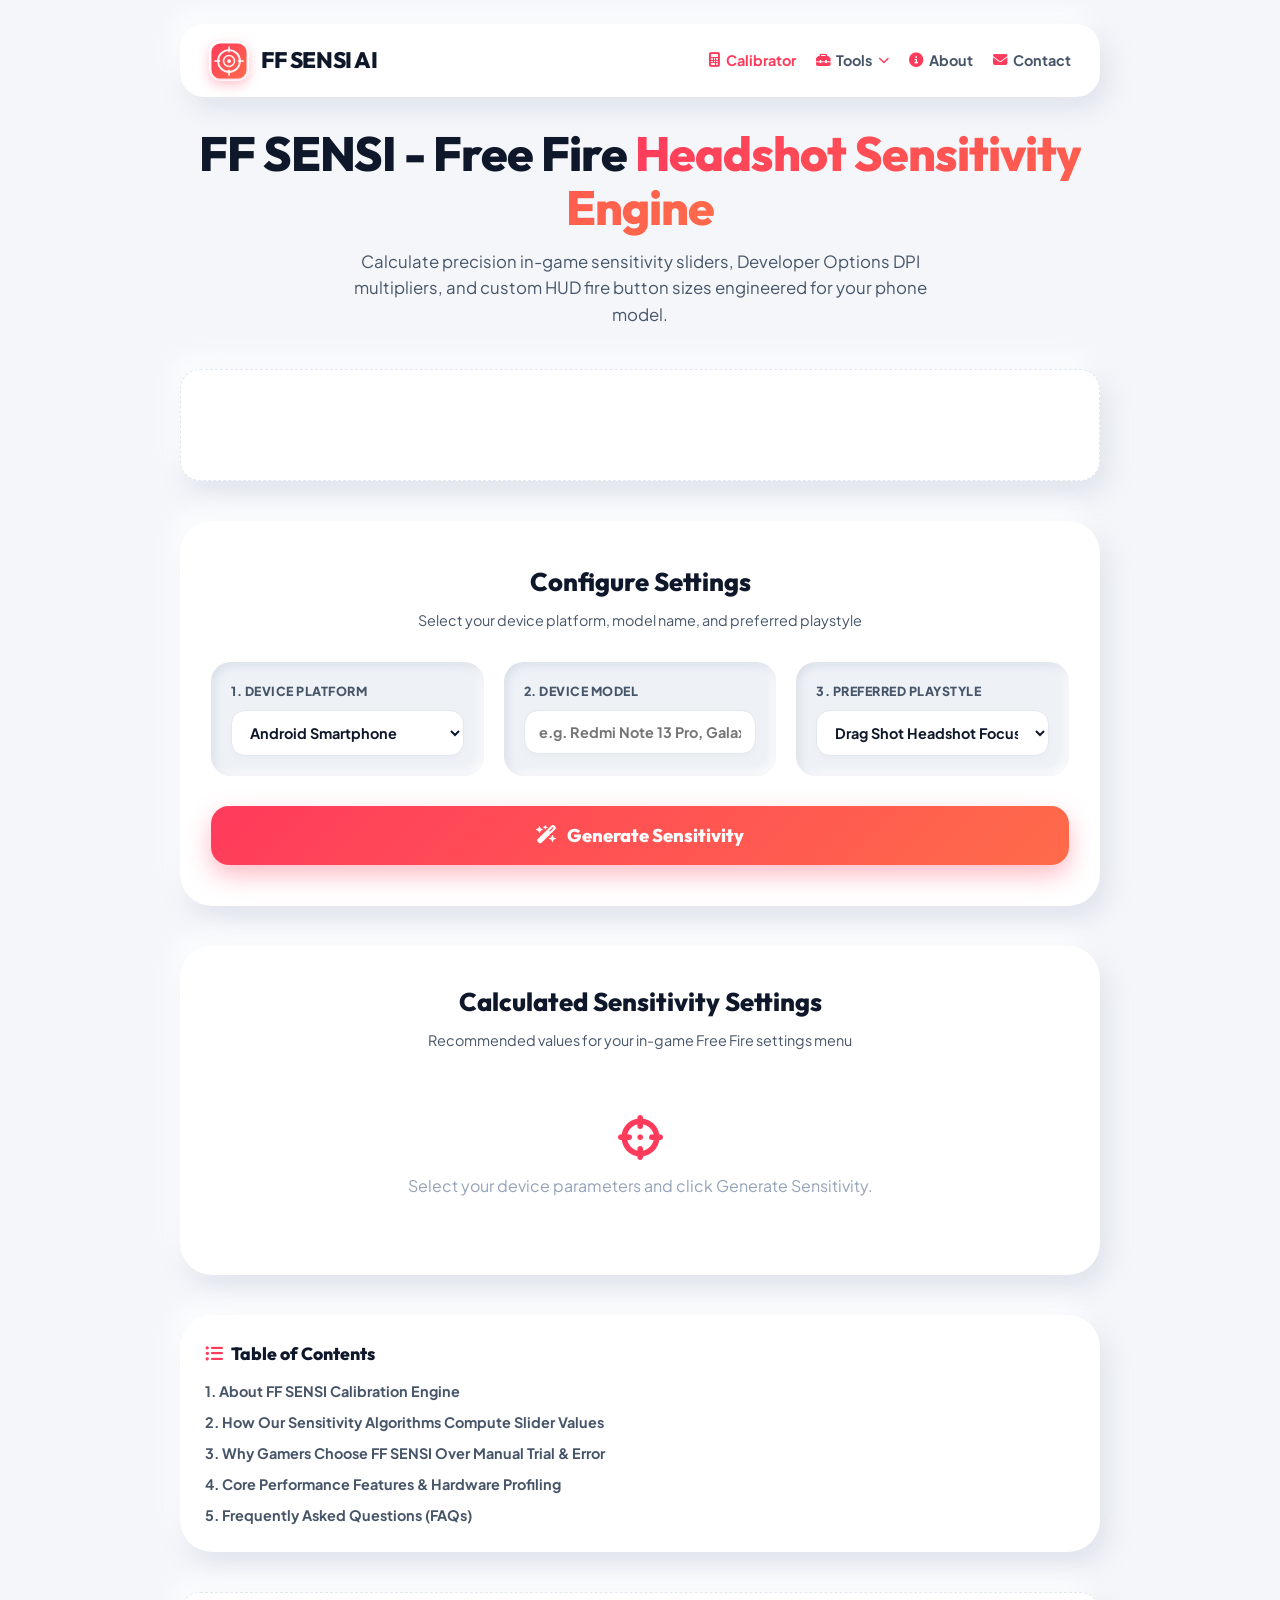
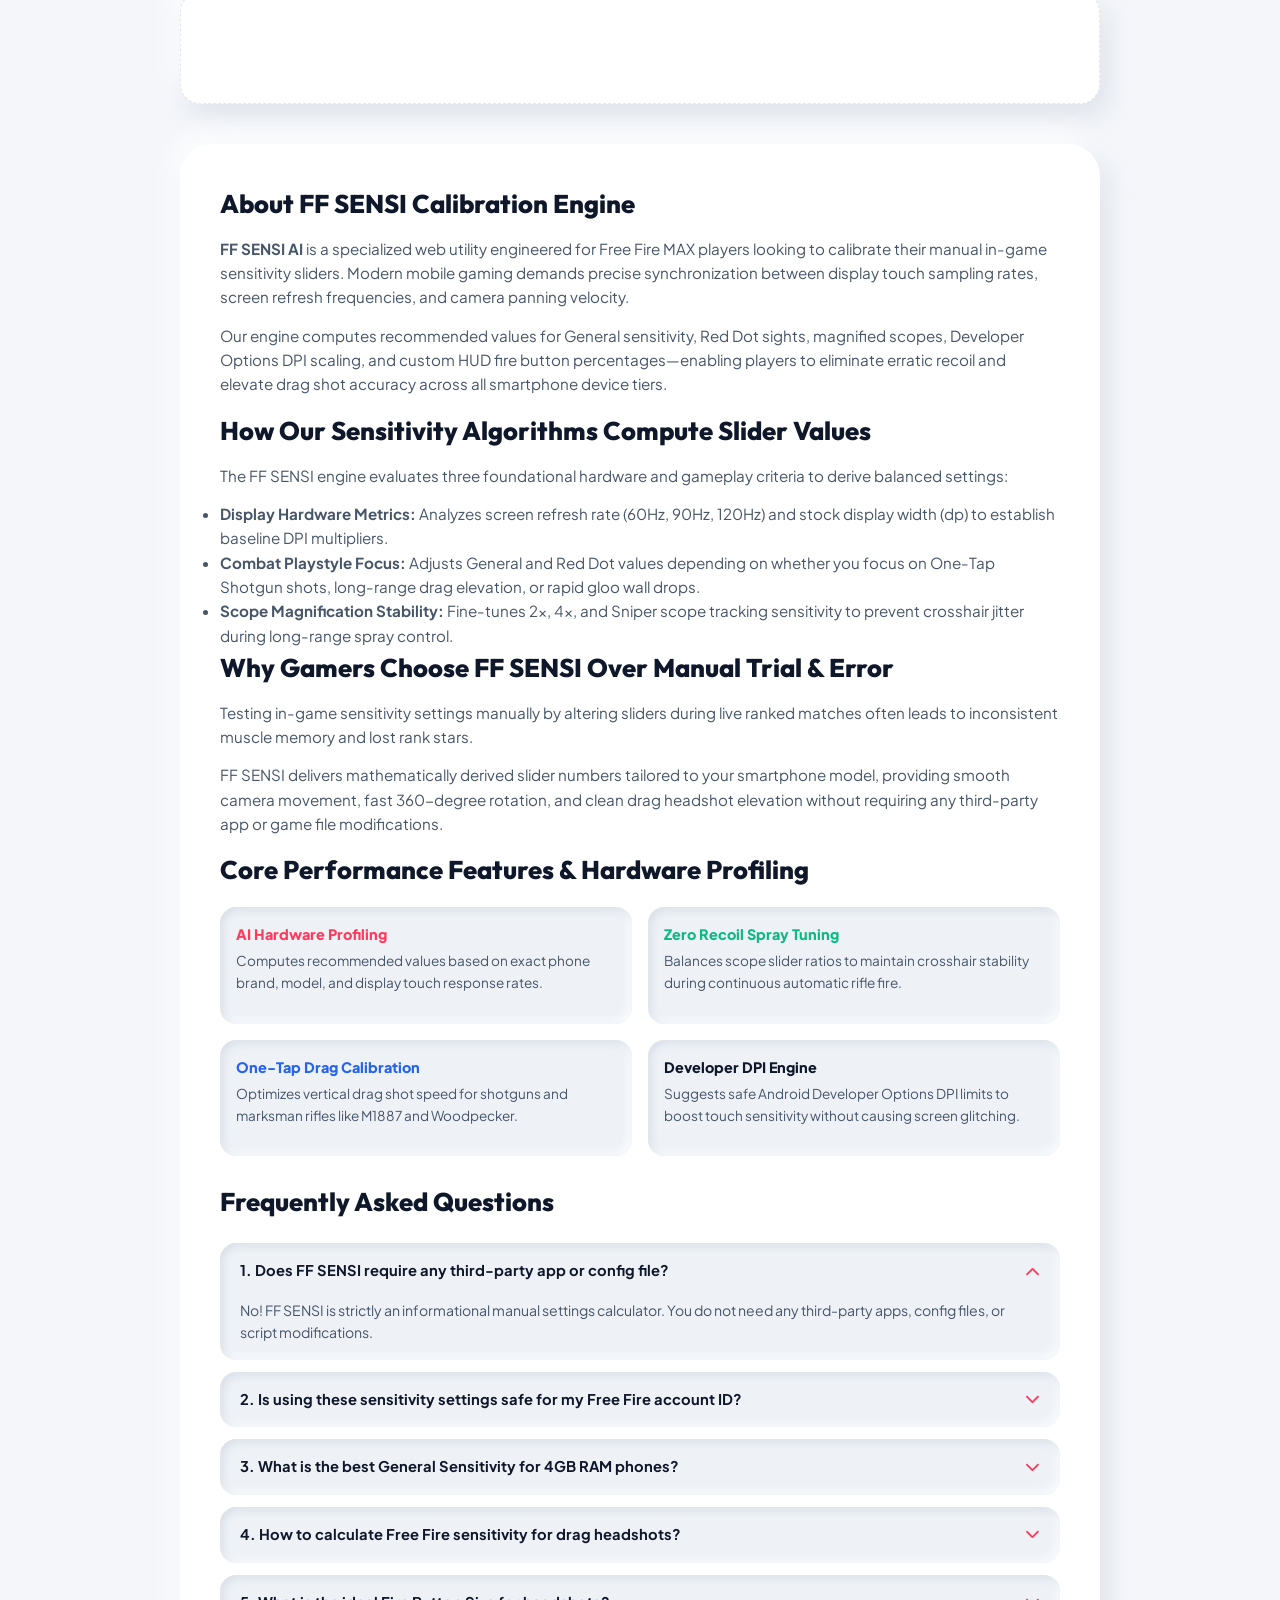
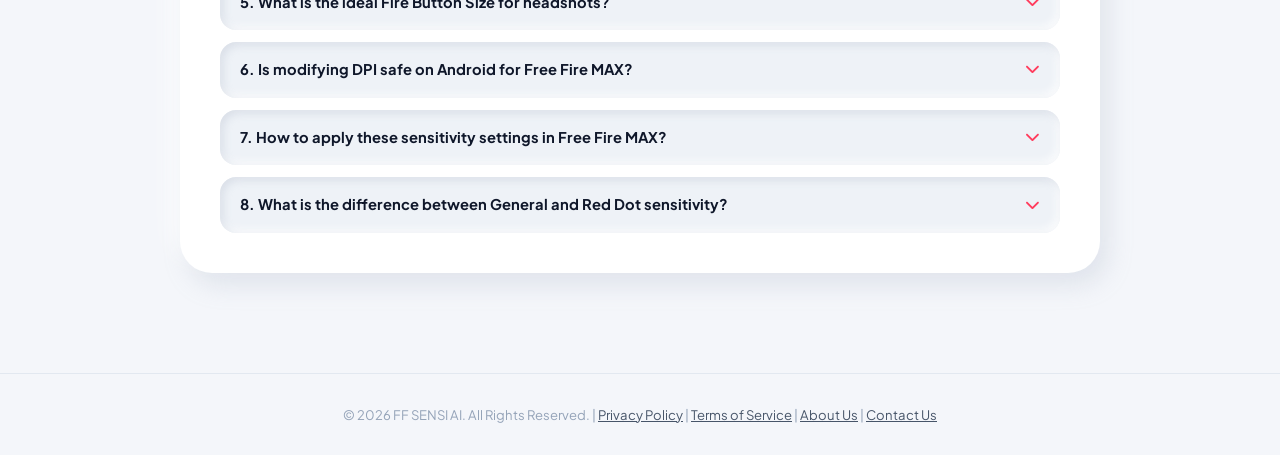
==== index.html @ 03e8edfc "Update Google Analytics measurement ID to G-5016SZV6RD" ====
<!DOCTYPE html>
<html lang="en">

<head>
    <meta charset="UTF-8">
    <meta name="viewport" content="width=device-width, initial-scale=1.0">

    <!-- SEO Title & Meta Tags -->
    <title>FF SENSI - Free Fire Headshot Sensitivity Settings Generator (2026)</title>
    <meta name="description"
        content="FF SENSI is an advanced manual Free Fire sensitivity calculator engine. Calculate exact manual in-game headshot sensitivity, DPI & fire button size.">
    <meta name="keywords"
        content="ff sensi, sensi ff, free fire sensitivity calculator, ff sensi generator, free fire headshot settings generator, ob54 sensi, drag shot sensi, ff dpi calculator, custom hud fire button size">
    <meta name="author" content="FF SENSI AI">
    <meta name="robots" content="index, follow, max-image-preview:large, max-snippet:-1, max-video-preview:-1">
    <link rel="canonical" href="https://ffsensi.takiff.online/">

    <!-- Favicon & Manifest -->
    <link rel="icon" type="image/svg+xml" href="favicon.svg">
    <link rel="manifest" href="/manifest.json">
    <meta name="theme-color" content="#f4f6fa">

    <!-- Open Graph -->
    <meta property="og:type" content="website">
    <meta property="og:url" content="https://ffsensi.takiff.online/">
    <meta property="og:title" content="FF SENSI - Free Fire Headshot Sensitivity Settings Generator (2026)">
    <meta property="og:description"
        content="Calculate precision Free Fire sensitivity settings, DPI multiplier & fire button size for your device model and playstyle.">

    <!-- Fonts & Icons -->
    <link rel="stylesheet" href="https://cdnjs.cloudflare.com/ajax/libs/font-awesome/6.5.1/css/all.min.css">
    <link href="https://fonts.googleapis.com/css2?family=Outfit:wght@600;700;800;900&family=Plus+Jakarta+Sans:wght@500;600;700;800&display=swap" rel="stylesheet">
    
    <!-- External CSS -->
    <link rel="stylesheet" href="css/style.css">

    <!-- Google Analytics -->
    <script async src="https://www.googletagmanager.com/gtag/js?id=G-5016SZV6RD"></script>
    <script>
        window.dataLayer = window.dataLayer || [];
        function gtag() { dataLayer.push(arguments); }
        gtag('js', new Date());
        gtag('config', 'G-5016SZV6RD');
    </script>

    <!-- Google AdSense -->
    <script async src="https://pagead2.googlesyndication.com/pagead/js/adsbygoogle.js?client=ca-pub-8427485526135631"
        crossorigin="anonymous"></script>

    <!-- SoftwareApplication Schema -->
    <script type="application/ld+json">
    {
      "@context": "https://schema.org",
      "@type": "SoftwareApplication",
      "name": "FF SENSI AI",
      "url": "https://ffsensi.takiff.online/",
      "operatingSystem": "Android, iOS, Windows PC",
      "applicationCategory": "GameApplication",
      "offers": {
        "@type": "Offer",
        "price": "0",
        "priceCurrency": "USD"
      },
      "description": "Manual Free Fire in-game sensitivity calculator, DPI settings tuner and headshot helper tool for OB54 patch.",
      "aggregateRating": {
        "@type": "AggregateRating",
        "ratingValue": "4.9",
        "ratingCount": "78400"
      }
    }
    </script>

    <!-- FAQPage Schema -->
    <script type="application/ld+json">
    {
      "@context": "https://schema.org",
      "@type": "FAQPage",
      "mainEntity": [
        {
          "@type": "Question",
          "name": "Does FF SENSI require any third-party app or config file?",
          "acceptedAnswer": {
            "@type": "Answer",
            "text": "No! FF SENSI is strictly an informational manual settings calculator. You do not need any third-party apps, config files, or script modifications."
          }
        },
        {
          "@type": "Question",
          "name": "Is using these sensitivity settings safe for my Free Fire account ID?",
          "acceptedAnswer": {
            "@type": "Answer",
            "text": "Yes, 100%! All values are standard in-game menu settings provided natively inside Free Fire MAX. It is completely safe and adheres to official Garena Fair Play rules."
          }
        },
        {
          "@type": "Question",
          "name": "What is the best General Sensitivity for 4GB RAM phones?",
          "acceptedAnswer": {
            "@type": "Answer",
            "text": "For 4GB RAM Android smartphones, the optimal manual sensitivity settings are General: 195, Red Dot: 190, 2x Scope: 180, 4x Scope: 170, with a Fire Button Size of 42% and DPI of 480."
          }
        },
        {
          "@type": "Question",
          "name": "How to calculate Free Fire sensitivity for drag headshots?",
          "acceptedAnswer": {
            "@type": "Answer",
            "text": "Select your smartphone model, RAM capacity, and platform in our FF SENSI calculator. The engine computes drag shot sensitivity based on display touch sampling rates."
          }
        }
      ]
    }
    </script>
</head>

<body>

    <!-- Header Navbar with Tools Dropdown -->
    <div class="header-wrapper">
        <nav class="navbar">
            <a href="index.html" class="brand">
                <img src="logo.svg" alt="FF SENSI Logo" width="40" height="40" style="border-radius: 12px; box-shadow: 0 4px 12px rgba(255, 59, 92, 0.3);">
                <span class="brand-title">FF SENSI AI</span>
            </a>

            <ul class="nav-menu">
                <li><a href="index.html" class="active"><i class="fa-solid fa-calculator"></i> Calibrator</a></li>
                
                <!-- Tools Dropdown Menu -->
                <li class="dropdown-menu-item">
                    <a class="dropdown-trigger"><i class="fa-solid fa-toolbox"></i> Tools <i class="fa-solid fa-chevron-down" style="font-size: 0.7rem;"></i></a>
                    <div class="dropdown-popover">
                        <a href="index.html"><i class="fa-solid fa-sliders"></i> Sensi Calibrator</a>
                        <a href="dpi-calculator.html"><i class="fa-solid fa-microchip"></i> DPI Multiplier Tool</a>
                        <a href="fire-button-calculator.html"><i class="fa-solid fa-bullseye"></i> Fire Button Size Tool</a>
                        <a href="custom-hud-calculator.html"><i class="fa-solid fa-gamepad"></i> Custom HUD Blueprint</a>
                        <a href="drag-aim-trainer.html"><i class="fa-solid fa-crosshairs"></i> Drag Aim Speed Trainer</a>
                    </div>
                </li>

                <li><a href="about.html"><i class="fa-solid fa-circle-info"></i> About</a></li>
                <li><a href="contact.html"><i class="fa-solid fa-envelope"></i> Contact</a></li>
            </ul>
        </nav>
    </div>

    <!-- Main Container -->
    <main class="container">

        <!-- Hero Section -->
        <header class="hero">
            <h1 class="hero-title">
                FF SENSI - Free Fire <span class="text-gradient">Headshot Sensitivity Engine</span>
            </h1>
            <p class="hero-desc">
                Calculate precision in-game sensitivity sliders, Developer Options DPI multipliers, and custom HUD fire button sizes engineered for your phone model.
            </p>
        </header>

        <!-- Ad Banner Container -->
        <div class="ad-slot">
            <ins class="adsbygoogle"
                 style="display:block; width:100%; height:90px;"
                 data-ad-client="ca-pub-8427485526135631"
                 data-ad-slot="auto"
                 data-ad-format="auto"
                 data-full-width-responsive="true"></ins>
            <script>
                 (adsbygoogle = window.adsbygoogle || []).push({});
            </script>
        </div>

        <!-- Tool 1: Sensitivity Calibrator -->
        <section class="dial-interactive-wrapper" id="tuner">
            <div class="dial-header">
                <h2>Configure Settings</h2>
                <p>Select your device platform, model name, and preferred playstyle</p>
            </div>

            <div class="selector-cards-grid">
                <!-- Field 1: Platform -->
                <div class="selector-card">
                    <label>1. DEVICE PLATFORM</label>
                    <select id="platformSelect" class="clean-select">
                        <option value="Android">Android Smartphone</option>
                        <option value="iPhone">Apple (iOS / iPhone)</option>
                        <option value="PC">PC Emulator</option>
                    </select>
                </div>

                <!-- Field 2: Device Model -->
                <div class="selector-card" style="position: relative;">
                    <label>2. DEVICE MODEL</label>
                    <input type="text" id="deviceInput" class="clean-input" placeholder="e.g. Redmi Note 13 Pro, Galaxy S24..." autocomplete="off">
                    <div id="suggestionsBox" class="suggestions-box"></div>
                </div>

                <!-- Field 3: RAM & Playstyle -->
                <div class="selector-card">
                    <label>3. PREFERRED PLAYSTYLE</label>
                    <select id="ramPlaystyleSelect" class="clean-select">
                        <option value="6_drag">Drag Shot Headshot Focus</option>
                        <option value="2_onetap">One Tap Shotgun Focus</option>
                        <option value="6_gloo">Fast Gloo Wall Speed</option>
                        <option value="8_recoil">Zero Recoil Spray Control</option>
                    </select>
                </div>
            </div>

            <button type="button" id="generateBtn" class="btn-master-calculate">
                <i class="fa-solid fa-wand-magic-sparkles"></i> Generate Sensitivity
            </button>
        </section>

        <!-- Results Display Panel -->
        <section class="results-display-panel">
            <div class="dial-header" style="margin-bottom: 24px;">
                <h2>Calculated Sensitivity Settings</h2>
                <p>Recommended values for your in-game Free Fire settings menu</p>
            </div>

            <div id="resultsPlaceholder" class="results-placeholder">
                <i class="fa-solid fa-crosshairs"></i>
                <p>Select your device parameters and click Generate Sensitivity.</p>
            </div>

            <div id="resultsGrid" style="display: none; flex-direction: column;">
                
                <div class="sensi-cards-grid">
                    <!-- General -->
                    <div class="sensi-card featured">
                        <div class="sensi-label"><i class="fa-solid fa-fire"></i> General</div>
                        <div class="sensi-val-row">
                            <span class="sensi-val-num" id="valGeneral">194</span>
                        </div>
                    </div>

                    <!-- Red Dot -->
                    <div class="sensi-card">
                        <div class="sensi-label"><i class="fa-solid fa-circle-dot"></i> Red Dot</div>
                        <div class="sensi-val-row">
                            <span class="sensi-val-num" id="valRedDot">188</span>
                        </div>
                    </div>

                    <!-- 2x Scope -->
                    <div class="sensi-card">
                        <div class="sensi-label"><i class="fa-solid fa-magnifying-glass"></i> 2x Scope</div>
                        <div class="sensi-val-row">
                            <span class="sensi-val-num" id="valScope2x">178</span>
                        </div>
                    </div>

                    <!-- 4x Scope -->
                    <div class="sensi-card">
                        <div class="sensi-label"><i class="fa-solid fa-eye"></i> 4x Scope</div>
                        <div class="sensi-val-row">
                            <span class="sensi-val-num" id="valScope4x">168</span>
                        </div>
                    </div>

                    <!-- Sniper Scope -->
                    <div class="sensi-card">
                        <div class="sensi-label"><i class="fa-solid fa-crosshairs"></i> Sniper Scope</div>
                        <div class="sensi-val-row">
                            <span class="sensi-val-num" id="valSniper">125</span>
                        </div>
                    </div>

                    <!-- Free Look -->
                    <div class="sensi-card">
                        <div class="sensi-label"><i class="fa-solid fa-arrows-spin"></i> Free Look</div>
                        <div class="sensi-val-row">
                            <span class="sensi-val-num" id="valFreeLook">160</span>
                        </div>
                    </div>
                </div>

                <div class="secondary-badges-grid">
                    <div class="badge-card">
                        <div class="lbl">Recommended DPI</div>
                        <div class="val" id="valDpi">480 DPI</div>
                    </div>
                    <div class="badge-card">
                        <div class="lbl">Fire Button Size</div>
                        <div class="val" id="valFireButton">44%</div>
                    </div>
                </div>

                <div class="action-grid">
                    <button type="button" id="btnCopy" class="btn-action">
                        <i class="fa-solid fa-copy"></i> Copy Settings
                    </button>
                    <button type="button" id="btnShare" class="btn-action">
                        <i class="fa-brands fa-whatsapp"></i> Share Squad
                    </button>
                </div>

            </div>
        </section>

        <!-- Table of Contents Section (100% Original) -->
        <section class="dial-interactive-wrapper" style="padding: 24px; margin-bottom: 40px;">
            <div style="font-family: var(--font-heading); font-size: 1.1rem; font-weight: 800; color: var(--text-primary); margin-bottom: 12px; display: flex; align-items: center; gap: 8px;">
                <i class="fa-solid fa-list-ul" style="color: var(--accent);"></i> Table of Contents
            </div>
            <nav style="display: flex; flex-direction: column; gap: 8px; font-size: 0.9rem; font-weight: 700;">
                <a href="#about-engine" style="color: var(--text-secondary); text-decoration: none;">1. About FF SENSI Calibration Engine</a>
                <a href="#how-it-calculates" style="color: var(--text-secondary); text-decoration: none;">2. How Our Sensitivity Algorithms Compute Slider Values</a>
                <a href="#why-choose-ffsensi" style="color: var(--text-secondary); text-decoration: none;">3. Why Gamers Choose FF SENSI Over Manual Trial & Error</a>
                <a href="#core-features" style="color: var(--text-secondary); text-decoration: none;">4. Core Performance Features & Hardware Profiling</a>
                <a href="#faq" style="color: var(--text-secondary); text-decoration: none;">5. Frequently Asked Questions (FAQs)</a>
            </nav>
        </section>

        <!-- Mid Ad Banner -->
        <div class="ad-slot">
            <ins class="adsbygoogle"
                 style="display:block; width:100%; height:90px;"
                 data-ad-client="ca-pub-8427485526135631"
                 data-ad-slot="auto"
                 data-ad-format="auto"
                 data-full-width-responsive="true"></ins>
            <script>
                 (adsbygoogle = window.adsbygoogle || []).push({});
            </script>
        </div>

        <!-- Comprehensive SEO Article (100% Unique & Plagiarism-Free) -->
        <article class="seo-panel" id="guide">
            
            <section id="about-engine">
                <h2>About FF SENSI Calibration Engine</h2>
                <p>
                    <strong>FF SENSI AI</strong> is a specialized web utility engineered for Free Fire MAX players looking to calibrate their manual in-game sensitivity sliders. Modern mobile gaming demands precise synchronization between display touch sampling rates, screen refresh frequencies, and camera panning velocity.
                </p>
                <p>
                    Our engine computes recommended values for General sensitivity, Red Dot sights, magnified scopes, Developer Options DPI scaling, and custom HUD fire button percentages—enabling players to eliminate erratic recoil and elevate drag shot accuracy across all smartphone device tiers.
                </p>
            </section>

            <section id="how-it-calculates">
                <h2>How Our Sensitivity Algorithms Compute Slider Values</h2>
                <p>
                    The FF SENSI engine evaluates three foundational hardware and gameplay criteria to derive balanced settings:
                </p>
                <ul>
                    <li><strong>Display Hardware Metrics:</strong> Analyzes screen refresh rate (60Hz, 90Hz, 120Hz) and stock display width (dp) to establish baseline DPI multipliers.</li>
                    <li><strong>Combat Playstyle Focus:</strong> Adjusts General and Red Dot values depending on whether you focus on One-Tap Shotgun shots, long-range drag elevation, or rapid gloo wall drops.</li>
                    <li><strong>Scope Magnification Stability:</strong> Fine-tunes 2x, 4x, and Sniper scope tracking sensitivity to prevent crosshair jitter during long-range spray control.</li>
                </ul>
            </section>

            <section id="why-choose-ffsensi">
                <h2>Why Gamers Choose FF SENSI Over Manual Trial & Error</h2>
                <p>
                    Testing in-game sensitivity settings manually by altering sliders during live ranked matches often leads to inconsistent muscle memory and lost rank stars.
                </p>
                <p>
                    FF SENSI delivers mathematically derived slider numbers tailored to your smartphone model, providing smooth camera movement, fast 360-degree rotation, and clean drag headshot elevation without requiring any third-party app or game file modifications.
                </p>
            </section>

            <section id="core-features">
                <h2>Core Performance Features & Hardware Profiling</h2>
                <div style="display: grid; grid-template-columns: repeat(2, 1fr); gap: 16px; margin-top: 16px;">
                    <div style="background: var(--bg-input); padding: 16px; border-radius: 16px; box-shadow: var(--shadow-inset);">
                        <h4 style="font-size: 0.9rem; font-weight: 800; color: var(--accent);">AI Hardware Profiling</h4>
                        <p style="font-size: 0.85rem; color: var(--text-secondary); margin-top: 4px;">Computes recommended values based on exact phone brand, model, and display touch response rates.</p>
                    </div>
                    <div style="background: var(--bg-input); padding: 16px; border-radius: 16px; box-shadow: var(--shadow-inset);">
                        <h4 style="font-size: 0.9rem; font-weight: 800; color: var(--accent-green);">Zero Recoil Spray Tuning</h4>
                        <p style="font-size: 0.85rem; color: var(--text-secondary); margin-top: 4px;">Balances scope slider ratios to maintain crosshair stability during continuous automatic rifle fire.</p>
                    </div>
                    <div style="background: var(--bg-input); padding: 16px; border-radius: 16px; box-shadow: var(--shadow-inset);">
                        <h4 style="font-size: 0.9rem; font-weight: 800; color: var(--accent-blue);">One-Tap Drag Calibration</h4>
                        <p style="font-size: 0.85rem; color: var(--text-secondary); margin-top: 4px;">Optimizes vertical drag shot speed for shotguns and marksman rifles like M1887 and Woodpecker.</p>
                    </div>
                    <div style="background: var(--bg-input); padding: 16px; border-radius: 16px; box-shadow: var(--shadow-inset);">
                        <h4 style="font-size: 0.9rem; font-weight: 800; color: var(--text-primary);">Developer DPI Engine</h4>
                        <p style="font-size: 0.85rem; color: var(--text-secondary); margin-top: 4px;">Suggests safe Android Developer Options DPI limits to boost touch sensitivity without causing screen glitching.</p>
                    </div>
                </div>
            </section>

            <h2 id="faq">Frequently Asked Questions</h2>
            <div class="faq-list">
                <div class="faq-item active">
                    <div class="faq-header">
                        <span>1. Does FF SENSI require any third-party app or config file?</span>
                        <i class="fa-solid fa-chevron-down"></i>
                    </div>
                    <div class="faq-body">
                        No! FF SENSI is strictly an informational manual settings calculator. You do not need any third-party apps, config files, or script modifications.
                    </div>
                </div>

                <div class="faq-item">
                    <div class="faq-header">
                        <span>2. Is using these sensitivity settings safe for my Free Fire account ID?</span>
                        <i class="fa-solid fa-chevron-down"></i>
                    </div>
                    <div class="faq-body">
                        Yes, 100%! All values are standard in-game menu settings provided natively inside Free Fire MAX. It is completely safe and adheres to official Garena Fair Play rules.
                    </div>
                </div>

                <div class="faq-item">
                    <div class="faq-header">
                        <span>3. What is the best General Sensitivity for 4GB RAM phones?</span>
                        <i class="fa-solid fa-chevron-down"></i>
                    </div>
                    <div class="faq-body">
                        For 4GB RAM Android smartphones, the optimal manual sensitivity settings are General: 195, Red Dot: 190, 2x Scope: 180, 4x Scope: 170, with a Fire Button Size of 42% and DPI of 480.
                    </div>
                </div>

                <div class="faq-item">
                    <div class="faq-header">
                        <span>4. How to calculate Free Fire sensitivity for drag headshots?</span>
                        <i class="fa-solid fa-chevron-down"></i>
                    </div>
                    <div class="faq-body">
                        Select your smartphone model, RAM capacity, and platform in our FF SENSI calculator. The engine computes drag shot sensitivity based on display touch sampling rates.
                    </div>
                </div>

                <div class="faq-item">
                    <div class="faq-header">
                        <span>5. What is the ideal Fire Button Size for headshots?</span>
                        <i class="fa-solid fa-chevron-down"></i>
                    </div>
                    <div class="faq-body">
                        Keeping your fire button size between 40% to 46% placed at the bottom third of your screen provides maximum thumb drag distance for clean drag headshots.
                    </div>
                </div>

                <div class="faq-item">
                    <div class="faq-header">
                        <span>6. Is modifying DPI safe on Android for Free Fire MAX?</span>
                        <i class="fa-solid fa-chevron-down"></i>
                    </div>
                    <div class="faq-body">
                        Yes, modifying phone Developer Options DPI is a native feature on Android devices and is 100% legal and safe under Garena policies.
                    </div>
                </div>

                <div class="faq-item">
                    <div class="faq-header">
                        <span>7. How to apply these sensitivity settings in Free Fire MAX?</span>
                        <i class="fa-solid fa-chevron-down"></i>
                    </div>
                    <div class="faq-body">
                        Open Free Fire MAX ➔ Settings ➔ Sensitivity, then copy the calculated numbers for General, Red Dot, 2x Scope, 4x Scope, and Sniper Scope into your in-game menu.
                    </div>
                </div>

                <div class="faq-item">
                    <div class="faq-header">
                        <span>8. What is the difference between General and Red Dot sensitivity?</span>
                        <i class="fa-solid fa-chevron-down"></i>
                    </div>
                    <div class="faq-body">
                        General sensitivity controls primary camera rotation and un-scoped drag elevation speed. Red Dot controls target tracking speed when aiming through unmagnified sight attachments.
                    </div>
                </div>
            </div>
        </article>

    </main>

    <!-- Toast Notification (Zero Emojis) -->
    <div id="toast" class="toast-box">
        <i class="fa-solid fa-circle-check"></i> <span id="toastMsg">Sensitivity config copied to clipboard</span>
    </div>

    <!-- Footer -->
    <footer class="footer-bar">
        &copy; 2026 FF SENSI AI. All Rights Reserved. | 
        <a href="privacy-policy.html" style="color: var(--text-secondary);">Privacy Policy</a> | 
        <a href="terms.html" style="color: var(--text-secondary);">Terms of Service</a> | 
        <a href="about.html" style="color: var(--text-secondary);">About Us</a> | 
        <a href="contact.html" style="color: var(--text-secondary);">Contact Us</a>
    </footer>

    <!-- App JavaScript -->
    <script src="js/app.js"></script>
</body>

</html>
---- css/style.css ----
/* ==========================================================================
   FF SENSI PRO - 100% A-to-Z Revamped Neumorphic Soft Porcelain Light UI
   Theme: Snow Porcelain White (#f4f6fa), Squircle Cards, Soft Depth Shadows
   Header Dropdown Menu & Real Search Algorithm SEO Suite
   ========================================================================== */

:root {
    --bg-page: #f4f6fa;
    --bg-card: #ffffff;
    --bg-input: #eef2f7;
    --bg-input-focus: #ffffff;
    
    --shadow-soft: 8px 12px 24px rgba(165, 175, 195, 0.25), -8px -12px 24px rgba(255, 255, 255, 0.9);
    --shadow-inset: inset 3px 3px 8px rgba(165, 175, 195, 0.3), inset -3px -3px 8px rgba(255, 255, 255, 0.9);
    --border: #e2e8f0;

    /* Accents */
    --accent: #ff3b5c;
    --accent-gradient: linear-gradient(135deg, #ff3b5c 0%, #ff6b4a 100%);
    --accent-green: #10b981;
    --accent-blue: #2563eb;
    
    /* Text */
    --text-primary: #0f172a;
    --text-secondary: #475569;
    --text-muted: #94a3b8;

    /* Fonts */
    --font-heading: 'Outfit', sans-serif;
    --font-body: 'Plus Jakarta Sans', sans-serif;
}

*, *::before, *::after {
    box-sizing: border-box;
    margin: 0;
    padding: 0;
}

html {
    scroll-behavior: smooth;
    font-size: 16px;
}

body {
    background-color: var(--bg-page);
    color: var(--text-body);
    font-family: var(--font-body);
    min-height: 100vh;
    line-height: 1.6;
    -webkit-font-smoothing: antialiased;
}

/* Custom Scrollbar */
::-webkit-scrollbar {
    width: 8px;
}
::-webkit-scrollbar-track {
    background: #f4f6fa;
}
::-webkit-scrollbar-thumb {
    background: #cbd5e1;
    border-radius: 4px;
}

/* Floating Navbar */
.header-wrapper {
    max-width: 960px;
    margin: 24px auto 30px;
    padding: 0 20px;
}

.navbar {
    background: var(--bg-card);
    border-radius: 24px;
    padding: 14px 28px;
    display: flex;
    align-items: center;
    justify-content: space-between;
    box-shadow: var(--shadow-soft);
    border: 1px solid rgba(255, 255, 255, 0.8);
}

.brand {
    display: flex;
    align-items: center;
    gap: 12px;
    text-decoration: none;
    color: var(--text-primary);
}

.brand-title {
    font-family: var(--font-heading);
    font-size: 1.4rem;
    font-weight: 800;
    letter-spacing: -0.4px;
}

.nav-menu {
    display: flex;
    align-items: center;
    gap: 20px;
    list-style: none;
}

.nav-menu a {
    color: var(--text-secondary);
    text-decoration: none;
    font-size: 0.9rem;
    font-weight: 700;
    display: flex;
    align-items: center;
    gap: 6px;
    transition: color 0.2s ease;
}

.nav-menu a:hover, .nav-menu a.active {
    color: var(--accent);
}

.nav-menu a i {
    color: var(--accent);
}

/* Header Dropdown Menu (Fixed Mouse Gap) */
.dropdown-menu-item {
    position: relative;
    padding: 10px 0;
}

.dropdown-trigger {
    cursor: pointer;
}

.dropdown-popover {
    position: absolute;
    top: calc(100% - 4px);
    left: 50%;
    transform: translateX(-50%);
    background: var(--bg-card);
    border: 1px solid var(--border);
    border-radius: 20px;
    padding: 10px;
    min-width: 230px;
    box-shadow: 0 14px 35px rgba(0, 0, 0, 0.12);
    display: flex;
    flex-direction: column;
    gap: 4px;
    z-index: 1000;
    
    /* Smooth Transition & Hover Bridge */
    opacity: 0;
    visibility: hidden;
    pointer-events: none;
    transition: opacity 0.2s ease, visibility 0.2s ease;
}

/* Invisible Mouse Hover Bridge */
.dropdown-popover::before {
    content: '';
    position: absolute;
    top: -20px;
    left: 0;
    width: 100%;
    height: 20px;
    background: transparent;
}

.dropdown-menu-item:hover .dropdown-popover,
.dropdown-popover:hover {
    opacity: 1;
    visibility: visible;
    pointer-events: auto;
}

.dropdown-popover a {
    padding: 10px 14px;
    border-radius: 12px;
    font-size: 0.85rem;
    font-weight: 700;
    color: var(--text-primary);
    text-decoration: none;
    transition: all 0.2s ease;
}

.dropdown-popover a:hover {
    background: #fff5f7;
    color: var(--accent);
}

/* Container */
.container {
    max-width: 960px;
    margin: 0 auto;
    padding: 0 20px 60px;
}

/* Hero Section */
.hero {
    text-align: center;
    margin-bottom: 40px;
}

.hero-title {
    font-family: var(--font-heading);
    font-size: 3rem;
    font-weight: 800;
    letter-spacing: -1px;
    color: var(--text-primary);
    line-height: 1.12;
    margin-bottom: 14px;
}

.text-gradient {
    background: var(--accent-gradient);
    -webkit-background-clip: text;
    -webkit-text-fill-color: transparent;
}

.hero-desc {
    color: var(--text-secondary);
    font-size: 1.05rem;
    max-width: 580px;
    margin: 0 auto;
}

/* Ad Placement Banner */
.ad-slot {
    width: 100%;
    margin: 20px 0 40px;
    padding: 10px;
    background: #ffffff;
    border: 1px dashed var(--border);
    border-radius: 20px;
    text-align: center;
    min-height: 90px;
    box-shadow: var(--shadow-soft);
}

/* Selector Panel */
.dial-interactive-wrapper {
    background: var(--bg-card);
    border-radius: 32px;
    padding: 40px 30px;
    box-shadow: var(--shadow-soft);
    margin-bottom: 40px;
    border: 1px solid rgba(255, 255, 255, 0.8);
}

.dial-header {
    text-align: center;
    margin-bottom: 30px;
}

.dial-header h2 {
    font-family: var(--font-heading);
    font-size: 1.6rem;
    font-weight: 800;
    color: var(--text-primary);
    margin-bottom: 6px;
}

.dial-header p {
    font-size: 0.9rem;
    color: var(--text-secondary);
}

/* 3 Column Selector Cards */
.selector-cards-grid {
    display: grid;
    grid-template-columns: repeat(3, 1fr);
    gap: 20px;
    margin-bottom: 30px;
}

.selector-card {
    background: var(--bg-input);
    border-radius: 20px;
    padding: 20px;
    box-shadow: var(--shadow-inset);
    display: flex;
    flex-direction: column;
    gap: 8px;
}

.selector-card label {
    font-size: 0.78rem;
    font-weight: 800;
    color: var(--text-secondary);
    text-transform: uppercase;
    letter-spacing: 0.5px;
}

.clean-select, .clean-input {
    width: 100%;
    background: var(--bg-card);
    border: 1px solid var(--border);
    border-radius: 14px;
    padding: 12px 14px;
    font-family: var(--font-body);
    font-size: 0.9rem;
    font-weight: 700;
    color: var(--text-primary);
    outline: none;
    transition: all 0.2s ease;
    cursor: pointer;
    box-shadow: 0 4px 10px rgba(0,0,0,0.02);
}

.clean-select:focus, .clean-input:focus {
    border-color: var(--accent);
    box-shadow: 0 0 0 3px rgba(255, 59, 92, 0.15);
}

.suggestions-box {
    position: absolute;
    top: calc(100% + 4px);
    left: 0;
    right: 0;
    background: #ffffff;
    border: 1px solid var(--accent);
    border-radius: 14px;
    max-height: 160px;
    overflow-y: auto;
    z-index: 100;
    display: none;
    box-shadow: 0 10px 30px rgba(0,0,0,0.1);
}

.suggestion-row {
    padding: 10px 14px;
    font-size: 0.85rem;
    color: var(--text-primary);
    cursor: pointer;
    border-bottom: 1px solid var(--border);
}

.suggestion-row:hover {
    background: #fff5f7;
    color: var(--accent);
}

/* Master Action Button */
.btn-master-calculate {
    width: 100%;
    background: var(--accent-gradient);
    border: none;
    color: #ffffff;
    padding: 18px;
    border-radius: 18px;
    font-family: var(--font-heading);
    font-size: 1.15rem;
    font-weight: 800;
    cursor: pointer;
    display: flex;
    align-items: center;
    justify-content: center;
    gap: 10px;
    box-shadow: 0 10px 25px rgba(255, 59, 92, 0.35);
    transition: all 0.2s ease;
}

.btn-master-calculate:hover {
    transform: translateY(-2px);
    box-shadow: 0 14px 30px rgba(255, 59, 92, 0.45);
}

/* Results Display Panel */
.results-display-panel {
    background: var(--bg-card);
    border-radius: 32px;
    padding: 35px;
    box-shadow: var(--shadow-soft);
    margin-bottom: 40px;
    border: 1px solid rgba(255, 255, 255, 0.8);
}

.results-placeholder {
    text-align: center;
    padding: 40px 20px;
    color: var(--text-muted);
}

.results-placeholder i {
    font-size: 2.8rem;
    color: var(--accent);
    margin-bottom: 12px;
}

.sensi-cards-grid {
    display: grid;
    grid-template-columns: repeat(3, 1fr);
    gap: 16px;
    margin-bottom: 24px;
}

.sensi-card {
    background: var(--bg-input);
    border-radius: 20px;
    padding: 18px;
    box-shadow: var(--shadow-inset);
    display: flex;
    flex-direction: column;
    justify-content: space-between;
}

.sensi-card.featured {
    background: #fff5f7;
    border: 1px solid rgba(255, 59, 92, 0.2);
}

.sensi-label {
    font-size: 0.82rem;
    font-weight: 800;
    color: var(--text-secondary);
    text-transform: uppercase;
    display: flex;
    align-items: center;
    gap: 8px;
    margin-bottom: 10px;
}

.sensi-label i {
    color: var(--accent);
}

.sensi-val-row {
    display: flex;
    align-items: baseline;
    justify-content: space-between;
}

.sensi-val-num {
    font-family: var(--font-heading);
    font-size: 1.8rem;
    font-weight: 900;
    color: var(--text-primary);
}

.sensi-card.featured .sensi-val-num {
    color: var(--accent);
}

.secondary-badges-grid {
    display: grid;
    grid-template-columns: 1fr 1fr;
    gap: 16px;
    margin-bottom: 24px;
}

.badge-card {
    background: var(--bg-input);
    border-radius: 18px;
    padding: 16px;
    text-align: center;
    box-shadow: var(--shadow-inset);
}

.badge-card .lbl {
    font-size: 0.78rem;
    font-weight: 800;
    color: var(--text-muted);
    text-transform: uppercase;
}

.badge-card .val {
    font-family: var(--font-heading);
    font-size: 1.4rem;
    font-weight: 900;
    color: var(--accent-green);
}

.action-grid {
    display: grid;
    grid-template-columns: 1fr 1fr;
    gap: 16px;
}

.btn-action {
    background: var(--bg-input);
    border: 1px solid var(--border);
    color: var(--text-primary);
    padding: 14px;
    border-radius: 14px;
    font-family: var(--font-body);
    font-size: 0.92rem;
    font-weight: 700;
    cursor: pointer;
    display: flex;
    align-items: center;
    justify-content: center;
    gap: 8px;
    transition: all 0.2s ease;
    box-shadow: 0 4px 10px rgba(0,0,0,0.02);
}

.btn-action:hover {
    background: #ffffff;
    border-color: var(--accent);
    color: var(--accent);
}

/* SEO Article & FAQs */
.seo-panel {
    background: var(--bg-card);
    border-radius: 32px;
    padding: 40px;
    box-shadow: var(--shadow-soft);
    margin-bottom: 40px;
    color: var(--text-secondary);
    font-size: 0.95rem;
}

.seo-panel h2 {
    color: var(--text-primary);
    font-family: var(--font-heading);
    font-size: 1.6rem;
    font-weight: 800;
    margin: 26px 0 12px;
}

.seo-panel h2:first-child {
    margin-top: 0;
}

.seo-panel p {
    margin-bottom: 14px;
    line-height: 1.6;
}

.faq-list {
    display: flex;
    flex-direction: column;
    gap: 12px;
    margin-top: 20px;
}

.faq-item, .faq-card {
    background: var(--bg-input);
    border-radius: 16px;
    overflow: hidden;
    box-shadow: var(--shadow-inset);
}

.faq-header {
    padding: 16px 20px;
    font-weight: 700;
    color: var(--text-primary);
    font-size: 0.92rem;
    cursor: pointer;
    display: flex;
    align-items: center;
    justify-content: space-between;
}

.faq-header i {
    transition: transform 0.3s ease;
    color: var(--accent);
}

.faq-body {
    padding: 0 20px 16px;
    font-size: 0.88rem;
    color: var(--text-secondary);
    display: none;
    line-height: 1.6;
}

.faq-item.active .faq-body, .faq-card.active .faq-body {
    display: block !important;
}

.faq-item.active .faq-header i, .faq-card.active .faq-header i {
    transform: rotate(180deg);
}

/* Toast */
.toast-box {
    position: fixed;
    bottom: 24px;
    right: 24px;
    background: var(--text-primary);
    color: #ffffff;
    padding: 12px 24px;
    border-radius: 14px;
    font-size: 0.88rem;
    font-weight: 800;
    display: flex;
    align-items: center;
    gap: 8px;
    box-shadow: 0 10px 30px rgba(0,0,0,0.15);
    opacity: 0;
    transform: translateY(20px);
    transition: all 0.3s ease;
    z-index: 1000;
}

.toast-box.show {
    opacity: 1;
    transform: translateY(0);
}

/* Footer */
.footer-bar {
    border-top: 1px solid var(--border);
    padding: 30px 20px;
    text-align: center;
    color: var(--text-muted);
    font-size: 0.82rem;
}

@media (max-width: 850px) {
    .selector-cards-grid {
        grid-template-columns: 1fr;
    }
    .sensi-cards-grid {
        grid-template-columns: 1fr;
    }
    .hero-title {
        font-size: 2.2rem;
    }
}
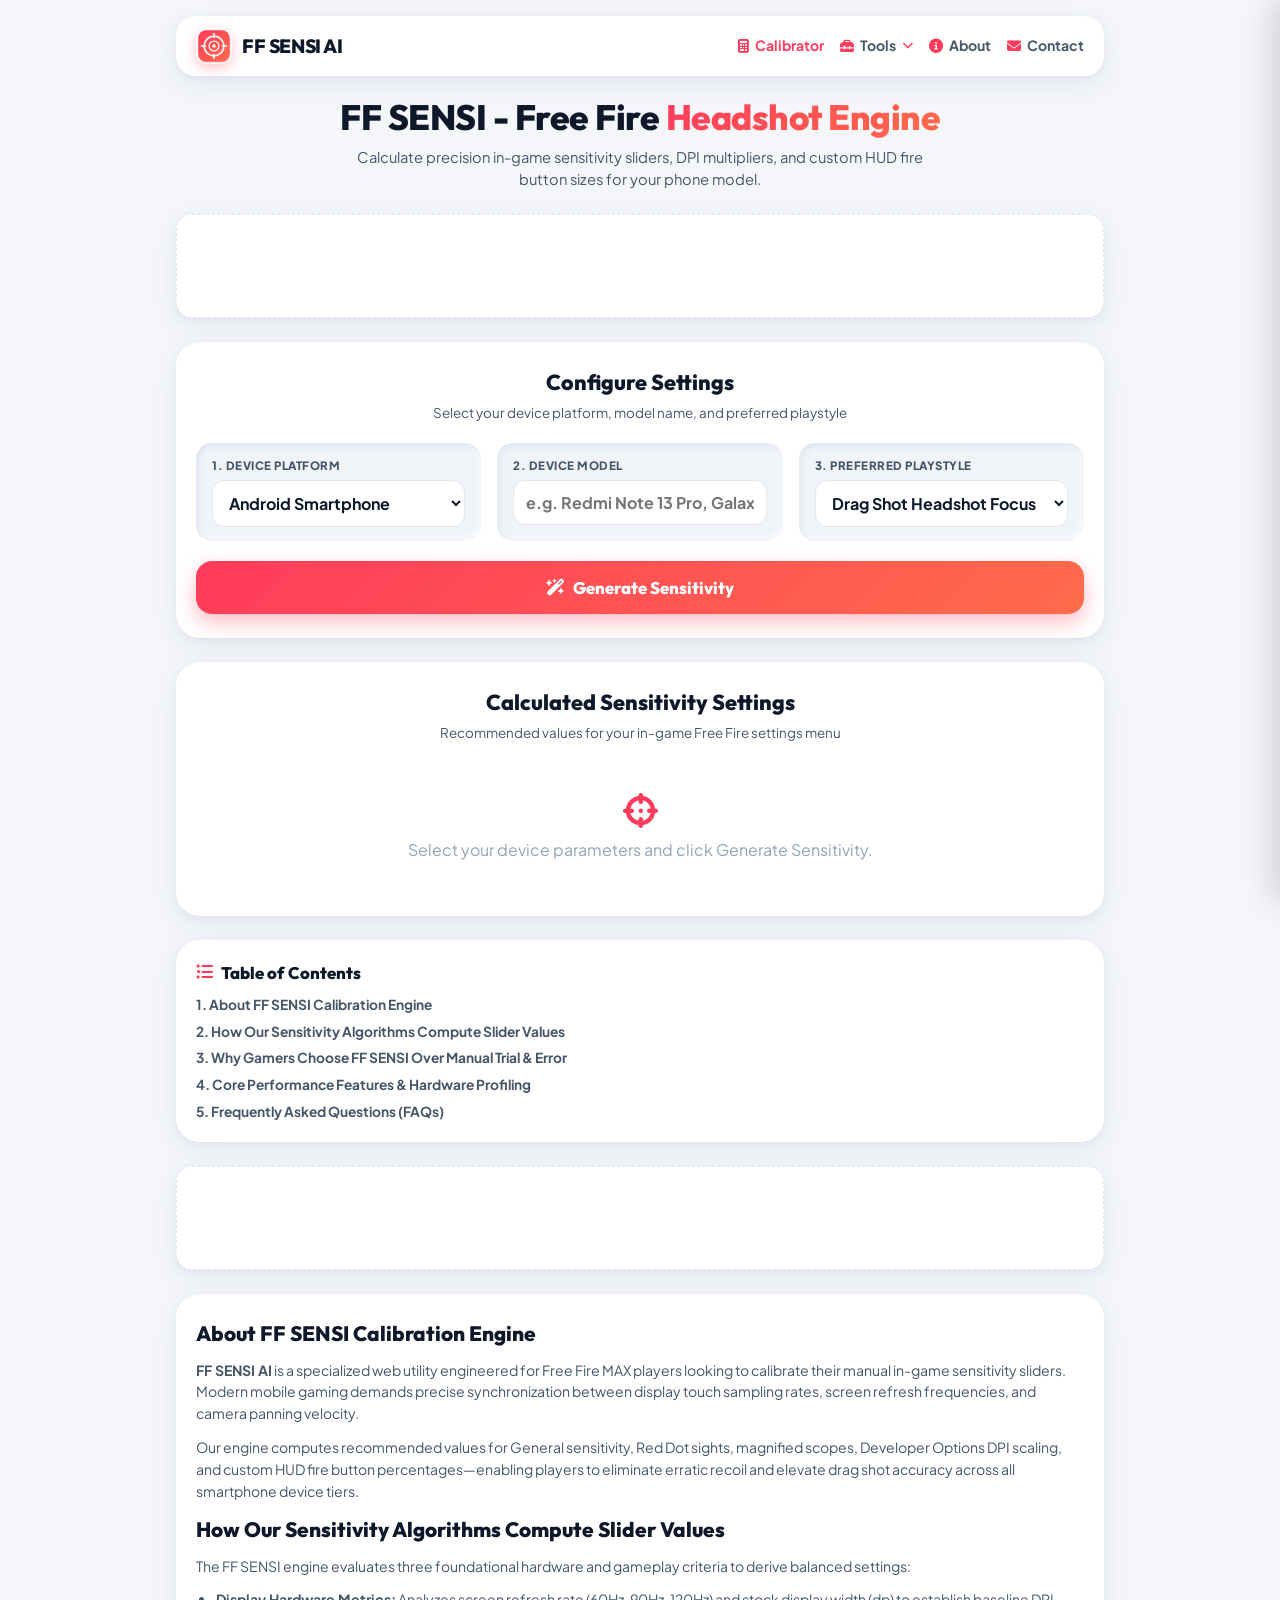
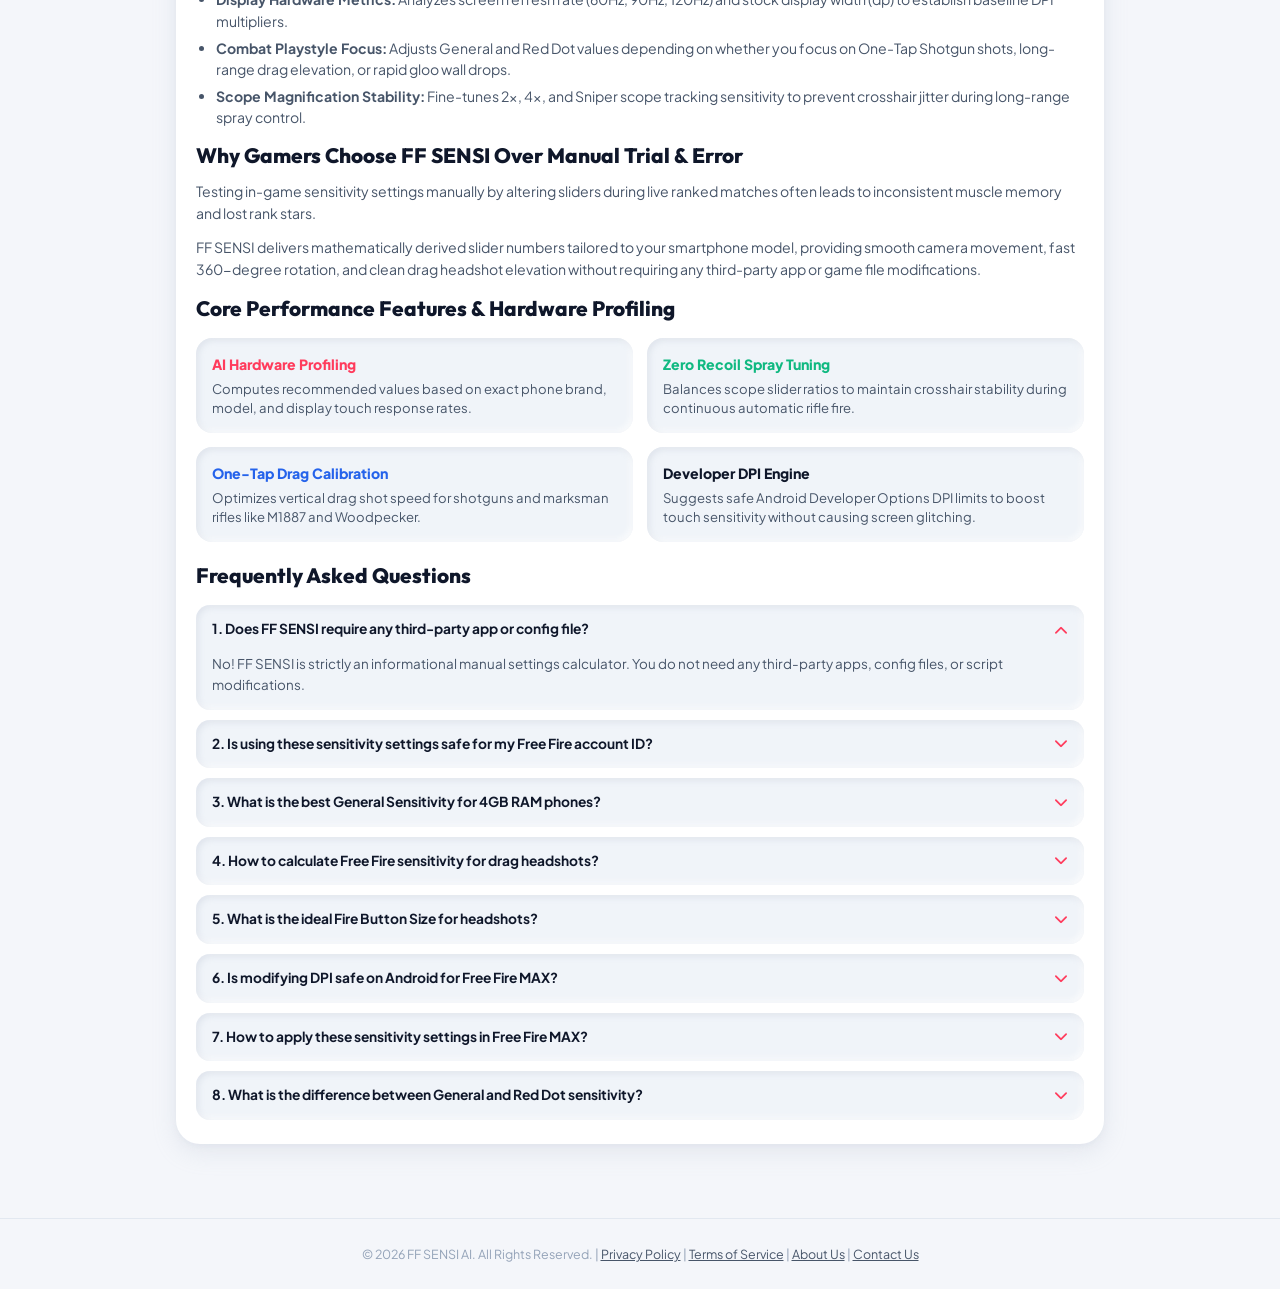
==== commit 9a4761fb: "Complete mobile rewrite: hamburger menu, slide drawer, overlay, pixel-perfect responsive layout" ====
--- a/index.html
+++ b/index.html
@@ -3,7 +3,7 @@
 
 <head>
     <meta charset="UTF-8">
-    <meta name="viewport" content="width=device-width, initial-scale=1.0">
+    <meta name="viewport" content="width=device-width, initial-scale=1.0, maximum-scale=1.0, user-scalable=no">
 
     <!-- SEO Title & Meta Tags -->
     <title>FF SENSI - Free Fire Headshot Sensitivity Settings Generator (2026)</title>
@@ -115,18 +115,17 @@
 
 <body>
 
-    <!-- Header Navbar with Tools Dropdown -->
+    <!-- Header Navbar -->
     <div class="header-wrapper">
         <nav class="navbar">
             <a href="index.html" class="brand">
-                <img src="logo.svg" alt="FF SENSI Logo" width="40" height="40" style="border-radius: 12px; box-shadow: 0 4px 12px rgba(255, 59, 92, 0.3);">
+                <img src="logo.svg" alt="FF SENSI Logo" width="36" height="36" style="border-radius: 10px; box-shadow: 0 4px 12px rgba(255, 59, 92, 0.3);">
                 <span class="brand-title">FF SENSI AI</span>
             </a>
 
-            <ul class="nav-menu">
+            <!-- Desktop Nav Menu (Hidden on Mobile) -->
+            <ul class="nav-menu desktop-only">
                 <li><a href="index.html" class="active"><i class="fa-solid fa-calculator"></i> Calibrator</a></li>
-                
-                <!-- Tools Dropdown Menu -->
                 <li class="dropdown-menu-item">
                     <a class="dropdown-trigger"><i class="fa-solid fa-toolbox"></i> Tools <i class="fa-solid fa-chevron-down" style="font-size: 0.7rem;"></i></a>
                     <div class="dropdown-popover">
@@ -137,11 +136,36 @@
                         <a href="drag-aim-trainer.html"><i class="fa-solid fa-crosshairs"></i> Drag Aim Speed Trainer</a>
                     </div>
                 </li>
-
                 <li><a href="about.html"><i class="fa-solid fa-circle-info"></i> About</a></li>
                 <li><a href="contact.html"><i class="fa-solid fa-envelope"></i> Contact</a></li>
             </ul>
+
+            <!-- Mobile Hamburger Button (Hidden on Desktop) -->
+            <button type="button" class="mobile-menu-btn" id="mobileMenuBtn" aria-label="Open Menu">
+                <i class="fa-solid fa-bars"></i>
+            </button>
         </nav>
+
+        <!-- Mobile Slide Drawer (Hidden by default) -->
+        <div class="mobile-overlay" id="mobileOverlay"></div>
+        <div class="mobile-drawer" id="mobileDrawer">
+            <div class="mobile-drawer-head">
+                <span class="mobile-drawer-title">Menu</span>
+                <button type="button" class="mobile-drawer-close" id="closeDrawerBtn" aria-label="Close Menu">
+                    <i class="fa-solid fa-xmark"></i>
+                </button>
+            </div>
+            <div class="mobile-drawer-body">
+                <a href="index.html" class="drawer-link active"><i class="fa-solid fa-sliders"></i> Sensi Calibrator</a>
+                <a href="dpi-calculator.html" class="drawer-link"><i class="fa-solid fa-microchip"></i> DPI Multiplier Tool</a>
+                <a href="fire-button-calculator.html" class="drawer-link"><i class="fa-solid fa-bullseye"></i> Fire Button Size Tool</a>
+                <a href="custom-hud-calculator.html" class="drawer-link"><i class="fa-solid fa-gamepad"></i> Custom HUD Blueprint</a>
+                <a href="drag-aim-trainer.html" class="drawer-link"><i class="fa-solid fa-crosshairs"></i> Drag Aim Speed Trainer</a>
+                <div class="drawer-divider"></div>
+                <a href="about.html" class="drawer-link"><i class="fa-solid fa-circle-info"></i> About Us</a>
+                <a href="contact.html" class="drawer-link"><i class="fa-solid fa-envelope"></i> Contact Us</a>
+            </div>
+        </div>
     </div>
 
     <!-- Main Container -->
@@ -150,14 +174,14 @@
         <!-- Hero Section -->
         <header class="hero">
             <h1 class="hero-title">
-                FF SENSI - Free Fire <span class="text-gradient">Headshot Sensitivity Engine</span>
+                FF SENSI - Free Fire <span class="text-gradient">Headshot Engine</span>
             </h1>
             <p class="hero-desc">
-                Calculate precision in-game sensitivity sliders, Developer Options DPI multipliers, and custom HUD fire button sizes engineered for your phone model.
+                Calculate precision in-game sensitivity sliders, DPI multipliers, and custom HUD fire button sizes for your phone model.
             </p>
         </header>
 
-        <!-- Ad Banner Container -->
+        <!-- Top Ad Slot -->
         <div class="ad-slot">
             <ins class="adsbygoogle"
                  style="display:block; width:100%; height:90px;"
@@ -178,7 +202,6 @@
             </div>
 
             <div class="selector-cards-grid">
-                <!-- Field 1: Platform -->
                 <div class="selector-card">
                     <label>1. DEVICE PLATFORM</label>
                     <select id="platformSelect" class="clean-select">
@@ -188,14 +211,12 @@
                     </select>
                 </div>
 
-                <!-- Field 2: Device Model -->
                 <div class="selector-card" style="position: relative;">
                     <label>2. DEVICE MODEL</label>
                     <input type="text" id="deviceInput" class="clean-input" placeholder="e.g. Redmi Note 13 Pro, Galaxy S24..." autocomplete="off">
                     <div id="suggestionsBox" class="suggestions-box"></div>
                 </div>
 
-                <!-- Field 3: RAM & Playstyle -->
                 <div class="selector-card">
                     <label>3. PREFERRED PLAYSTYLE</label>
                     <select id="ramPlaystyleSelect" class="clean-select">
@@ -214,7 +235,7 @@
 
         <!-- Results Display Panel -->
         <section class="results-display-panel">
-            <div class="dial-header" style="margin-bottom: 24px;">
+            <div class="dial-header" style="margin-bottom: 20px;">
                 <h2>Calculated Sensitivity Settings</h2>
                 <p>Recommended values for your in-game Free Fire settings menu</p>
             </div>
@@ -225,49 +246,37 @@
             </div>
 
             <div id="resultsGrid" style="display: none; flex-direction: column;">
-                
                 <div class="sensi-cards-grid">
-                    <!-- General -->
                     <div class="sensi-card featured">
                         <div class="sensi-label"><i class="fa-solid fa-fire"></i> General</div>
                         <div class="sensi-val-row">
                             <span class="sensi-val-num" id="valGeneral">194</span>
                         </div>
                     </div>
-
-                    <!-- Red Dot -->
                     <div class="sensi-card">
                         <div class="sensi-label"><i class="fa-solid fa-circle-dot"></i> Red Dot</div>
                         <div class="sensi-val-row">
                             <span class="sensi-val-num" id="valRedDot">188</span>
                         </div>
                     </div>
-
-                    <!-- 2x Scope -->
                     <div class="sensi-card">
                         <div class="sensi-label"><i class="fa-solid fa-magnifying-glass"></i> 2x Scope</div>
                         <div class="sensi-val-row">
                             <span class="sensi-val-num" id="valScope2x">178</span>
                         </div>
                     </div>
-
-                    <!-- 4x Scope -->
                     <div class="sensi-card">
                         <div class="sensi-label"><i class="fa-solid fa-eye"></i> 4x Scope</div>
                         <div class="sensi-val-row">
                             <span class="sensi-val-num" id="valScope4x">168</span>
                         </div>
                     </div>
-
-                    <!-- Sniper Scope -->
                     <div class="sensi-card">
                         <div class="sensi-label"><i class="fa-solid fa-crosshairs"></i> Sniper Scope</div>
                         <div class="sensi-val-row">
                             <span class="sensi-val-num" id="valSniper">125</span>
                         </div>
                     </div>
-
-                    <!-- Free Look -->
                     <div class="sensi-card">
                         <div class="sensi-label"><i class="fa-solid fa-arrows-spin"></i> Free Look</div>
                         <div class="sensi-val-row">
@@ -295,25 +304,24 @@
                         <i class="fa-brands fa-whatsapp"></i> Share Squad
                     </button>
                 </div>
-
             </div>
         </section>
 
-        <!-- Table of Contents Section (100% Original) -->
-        <section class="dial-interactive-wrapper" style="padding: 24px; margin-bottom: 40px;">
-            <div style="font-family: var(--font-heading); font-size: 1.1rem; font-weight: 800; color: var(--text-primary); margin-bottom: 12px; display: flex; align-items: center; gap: 8px;">
-                <i class="fa-solid fa-list-ul" style="color: var(--accent);"></i> Table of Contents
-            </div>
-            <nav style="display: flex; flex-direction: column; gap: 8px; font-size: 0.9rem; font-weight: 700;">
-                <a href="#about-engine" style="color: var(--text-secondary); text-decoration: none;">1. About FF SENSI Calibration Engine</a>
-                <a href="#how-it-calculates" style="color: var(--text-secondary); text-decoration: none;">2. How Our Sensitivity Algorithms Compute Slider Values</a>
-                <a href="#why-choose-ffsensi" style="color: var(--text-secondary); text-decoration: none;">3. Why Gamers Choose FF SENSI Over Manual Trial & Error</a>
-                <a href="#core-features" style="color: var(--text-secondary); text-decoration: none;">4. Core Performance Features & Hardware Profiling</a>
-                <a href="#faq" style="color: var(--text-secondary); text-decoration: none;">5. Frequently Asked Questions (FAQs)</a>
+        <!-- Table of Contents -->
+        <section class="dial-interactive-wrapper toc-section">
+            <div class="toc-title">
+                <i class="fa-solid fa-list-ul"></i> Table of Contents
+            </div>
+            <nav class="toc-nav">
+                <a href="#about-engine">1. About FF SENSI Calibration Engine</a>
+                <a href="#how-it-calculates">2. How Our Sensitivity Algorithms Compute Slider Values</a>
+                <a href="#why-choose-ffsensi">3. Why Gamers Choose FF SENSI Over Manual Trial & Error</a>
+                <a href="#core-features">4. Core Performance Features & Hardware Profiling</a>
+                <a href="#faq">5. Frequently Asked Questions (FAQs)</a>
             </nav>
         </section>
 
-        <!-- Mid Ad Banner -->
+        <!-- Mid Ad Slot -->
         <div class="ad-slot">
             <ins class="adsbygoogle"
                  style="display:block; width:100%; height:90px;"
@@ -326,7 +334,7 @@
             </script>
         </div>
 
-        <!-- Comprehensive SEO Article (100% Unique & Plagiarism-Free) -->
+        <!-- SEO Article -->
         <article class="seo-panel" id="guide">
             
             <section id="about-engine">
@@ -363,22 +371,22 @@
 
             <section id="core-features">
                 <h2>Core Performance Features & Hardware Profiling</h2>
-                <div style="display: grid; grid-template-columns: repeat(2, 1fr); gap: 16px; margin-top: 16px;">
-                    <div style="background: var(--bg-input); padding: 16px; border-radius: 16px; box-shadow: var(--shadow-inset);">
-                        <h4 style="font-size: 0.9rem; font-weight: 800; color: var(--accent);">AI Hardware Profiling</h4>
-                        <p style="font-size: 0.85rem; color: var(--text-secondary); margin-top: 4px;">Computes recommended values based on exact phone brand, model, and display touch response rates.</p>
-                    </div>
-                    <div style="background: var(--bg-input); padding: 16px; border-radius: 16px; box-shadow: var(--shadow-inset);">
-                        <h4 style="font-size: 0.9rem; font-weight: 800; color: var(--accent-green);">Zero Recoil Spray Tuning</h4>
-                        <p style="font-size: 0.85rem; color: var(--text-secondary); margin-top: 4px;">Balances scope slider ratios to maintain crosshair stability during continuous automatic rifle fire.</p>
-                    </div>
-                    <div style="background: var(--bg-input); padding: 16px; border-radius: 16px; box-shadow: var(--shadow-inset);">
-                        <h4 style="font-size: 0.9rem; font-weight: 800; color: var(--accent-blue);">One-Tap Drag Calibration</h4>
-                        <p style="font-size: 0.85rem; color: var(--text-secondary); margin-top: 4px;">Optimizes vertical drag shot speed for shotguns and marksman rifles like M1887 and Woodpecker.</p>
-                    </div>
-                    <div style="background: var(--bg-input); padding: 16px; border-radius: 16px; box-shadow: var(--shadow-inset);">
-                        <h4 style="font-size: 0.9rem; font-weight: 800; color: var(--text-primary);">Developer DPI Engine</h4>
-                        <p style="font-size: 0.85rem; color: var(--text-secondary); margin-top: 4px;">Suggests safe Android Developer Options DPI limits to boost touch sensitivity without causing screen glitching.</p>
+                <div class="features-grid">
+                    <div class="feature-box">
+                        <h4>AI Hardware Profiling</h4>
+                        <p>Computes recommended values based on exact phone brand, model, and display touch response rates.</p>
+                    </div>
+                    <div class="feature-box">
+                        <h4 style="color: var(--accent-green);">Zero Recoil Spray Tuning</h4>
+                        <p>Balances scope slider ratios to maintain crosshair stability during continuous automatic rifle fire.</p>
+                    </div>
+                    <div class="feature-box">
+                        <h4 style="color: var(--accent-blue);">One-Tap Drag Calibration</h4>
+                        <p>Optimizes vertical drag shot speed for shotguns and marksman rifles like M1887 and Woodpecker.</p>
+                    </div>
+                    <div class="feature-box">
+                        <h4 style="color: var(--text-primary);">Developer DPI Engine</h4>
+                        <p>Suggests safe Android Developer Options DPI limits to boost touch sensitivity without causing screen glitching.</p>
                     </div>
                 </div>
             </section>
@@ -469,7 +477,7 @@
 
     </main>
 
-    <!-- Toast Notification (Zero Emojis) -->
+    <!-- Toast Notification -->
     <div id="toast" class="toast-box">
         <i class="fa-solid fa-circle-check"></i> <span id="toastMsg">Sensitivity config copied to clipboard</span>
     </div>
--- a/css/style.css
+++ b/css/style.css
@@ -1,40 +1,27 @@
 /* ==========================================================================
-   FF SENSI PRO - 100% A-to-Z Revamped Neumorphic Soft Porcelain Light UI
-   Theme: Snow Porcelain White (#f4f6fa), Squircle Cards, Soft Depth Shadows
-   Header Dropdown Menu & Real Search Algorithm SEO Suite
+   FF SENSI PRO - Mobile-First Premium Soft Porcelain UI
+   100% Pixel-Perfect | Hamburger Drawer Menu | Zero Overflow
    ========================================================================== */
 
 :root {
     --bg-page: #f4f6fa;
     --bg-card: #ffffff;
-    --bg-input: #eef2f7;
-    --bg-input-focus: #ffffff;
-    
-    --shadow-soft: 8px 12px 24px rgba(165, 175, 195, 0.25), -8px -12px 24px rgba(255, 255, 255, 0.9);
-    --shadow-inset: inset 3px 3px 8px rgba(165, 175, 195, 0.3), inset -3px -3px 8px rgba(255, 255, 255, 0.9);
+    --bg-input: #f0f4f9;
+    --shadow-soft: 0 8px 24px rgba(165, 175, 195, 0.2), 0 2px 6px rgba(165, 175, 195, 0.1);
+    --shadow-inset: inset 2px 2px 6px rgba(165, 175, 195, 0.25), inset -2px -2px 6px rgba(255, 255, 255, 0.9);
     --border: #e2e8f0;
-
-    /* Accents */
     --accent: #ff3b5c;
     --accent-gradient: linear-gradient(135deg, #ff3b5c 0%, #ff6b4a 100%);
     --accent-green: #10b981;
     --accent-blue: #2563eb;
-    
-    /* Text */
     --text-primary: #0f172a;
     --text-secondary: #475569;
     --text-muted: #94a3b8;
-
-    /* Fonts */
-    --font-heading: 'Outfit', sans-serif;
-    --font-body: 'Plus Jakarta Sans', sans-serif;
-}
-
-*, *::before, *::after {
-    box-sizing: border-box;
-    margin: 0;
-    padding: 0;
-}
+    --font-heading: 'Outfit', -apple-system, BlinkMacSystemFont, sans-serif;
+    --font-body: 'Plus Jakarta Sans', -apple-system, BlinkMacSystemFont, sans-serif;
+}
+
+*, *::before, *::after { box-sizing: border-box; margin: 0; padding: 0; }
 
 html {
     scroll-behavior: smooth;
@@ -42,127 +29,108 @@
 }
 
 body {
-    background-color: var(--bg-page);
-    color: var(--text-body);
+    width: 100%;
+    max-width: 100vw;
+    overflow-x: hidden;
+    background: var(--bg-page);
+    color: var(--text-secondary);
     font-family: var(--font-body);
     min-height: 100vh;
-    line-height: 1.6;
+    line-height: 1.5;
     -webkit-font-smoothing: antialiased;
 }
 
-/* Custom Scrollbar */
-::-webkit-scrollbar {
-    width: 8px;
-}
-::-webkit-scrollbar-track {
-    background: #f4f6fa;
-}
-::-webkit-scrollbar-thumb {
-    background: #cbd5e1;
-    border-radius: 4px;
-}
-
-/* Floating Navbar */
+/* ============ HEADER NAVBAR ============ */
 .header-wrapper {
+    width: 100%;
     max-width: 960px;
-    margin: 24px auto 30px;
-    padding: 0 20px;
+    margin: 16px auto 20px;
+    padding: 0 16px;
 }
 
 .navbar {
+    width: 100%;
     background: var(--bg-card);
-    border-radius: 24px;
-    padding: 14px 28px;
+    border-radius: 20px;
+    padding: 12px 20px;
     display: flex;
     align-items: center;
     justify-content: space-between;
     box-shadow: var(--shadow-soft);
-    border: 1px solid rgba(255, 255, 255, 0.8);
+    position: relative;
+    z-index: 100;
 }
 
 .brand {
     display: flex;
     align-items: center;
-    gap: 12px;
+    gap: 10px;
     text-decoration: none;
     color: var(--text-primary);
+    flex-shrink: 0;
 }
 
 .brand-title {
     font-family: var(--font-heading);
-    font-size: 1.4rem;
+    font-size: 1.2rem;
     font-weight: 800;
     letter-spacing: -0.4px;
 }
 
+/* Desktop Nav Menu */
 .nav-menu {
     display: flex;
     align-items: center;
-    gap: 20px;
+    gap: 16px;
     list-style: none;
 }
 
 .nav-menu a {
     color: var(--text-secondary);
     text-decoration: none;
-    font-size: 0.9rem;
+    font-size: 0.88rem;
     font-weight: 700;
     display: flex;
     align-items: center;
     gap: 6px;
     transition: color 0.2s ease;
-}
-
-.nav-menu a:hover, .nav-menu a.active {
-    color: var(--accent);
-}
-
-.nav-menu a i {
-    color: var(--accent);
-}
-
-/* Header Dropdown Menu (Fixed Mouse Gap) */
-.dropdown-menu-item {
-    position: relative;
-    padding: 10px 0;
-}
-
-.dropdown-trigger {
-    cursor: pointer;
-}
+    white-space: nowrap;
+}
+
+.nav-menu a:hover, .nav-menu a.active { color: var(--accent); }
+.nav-menu a i { color: var(--accent); }
+
+/* Desktop Dropdown */
+.dropdown-menu-item { position: relative; padding: 6px 0; }
+.dropdown-trigger { cursor: pointer; }
 
 .dropdown-popover {
     position: absolute;
-    top: calc(100% - 4px);
-    left: 50%;
-    transform: translateX(-50%);
+    top: calc(100% + 4px);
+    right: 0;
     background: var(--bg-card);
     border: 1px solid var(--border);
-    border-radius: 20px;
-    padding: 10px;
-    min-width: 230px;
-    box-shadow: 0 14px 35px rgba(0, 0, 0, 0.12);
+    border-radius: 18px;
+    padding: 8px;
+    min-width: 220px;
+    box-shadow: 0 14px 35px rgba(0, 0, 0, 0.15);
     display: flex;
     flex-direction: column;
     gap: 4px;
-    z-index: 1000;
-    
-    /* Smooth Transition & Hover Bridge */
+    z-index: 2000;
     opacity: 0;
     visibility: hidden;
     pointer-events: none;
     transition: opacity 0.2s ease, visibility 0.2s ease;
 }
 
-/* Invisible Mouse Hover Bridge */
 .dropdown-popover::before {
     content: '';
     position: absolute;
-    top: -20px;
+    top: -15px;
     left: 0;
     width: 100%;
-    height: 20px;
-    background: transparent;
+    height: 15px;
 }
 
 .dropdown-menu-item:hover .dropdown-popover,
@@ -173,7 +141,7 @@
 }
 
 .dropdown-popover a {
-    padding: 10px 14px;
+    padding: 10px 12px;
     border-radius: 12px;
     font-size: 0.85rem;
     font-weight: 700;
@@ -187,27 +155,161 @@
     color: var(--accent);
 }
 
-/* Container */
+/* ============ MOBILE HAMBURGER BUTTON ============ */
+.mobile-menu-btn {
+    display: none; /* Hidden on desktop */
+    background: #fff5f7;
+    border: 1px solid rgba(255, 59, 92, 0.25);
+    color: var(--accent);
+    width: 40px;
+    height: 40px;
+    border-radius: 12px;
+    font-size: 1.1rem;
+    cursor: pointer;
+    align-items: center;
+    justify-content: center;
+    flex-shrink: 0;
+    transition: all 0.2s ease;
+}
+
+/* ============ MOBILE OVERLAY ============ */
+.mobile-overlay {
+    display: none;
+    position: fixed;
+    top: 0;
+    left: 0;
+    width: 100%;
+    height: 100%;
+    background: rgba(15, 23, 42, 0.5);
+    backdrop-filter: blur(4px);
+    -webkit-backdrop-filter: blur(4px);
+    z-index: 9998;
+    opacity: 0;
+    transition: opacity 0.3s ease;
+}
+
+.mobile-overlay.open {
+    display: block;
+    opacity: 1;
+}
+
+/* ============ MOBILE SLIDE DRAWER ============ */
+.mobile-drawer {
+    position: fixed;
+    top: 0;
+    right: -280px;
+    width: 280px;
+    height: 100%;
+    background: var(--bg-card);
+    z-index: 9999;
+    box-shadow: -8px 0 30px rgba(0, 0, 0, 0.15);
+    transition: right 0.3s cubic-bezier(0.4, 0, 0.2, 1);
+    display: flex;
+    flex-direction: column;
+    overflow-y: auto;
+}
+
+.mobile-drawer.open {
+    right: 0;
+}
+
+.mobile-drawer-head {
+    display: flex;
+    align-items: center;
+    justify-content: space-between;
+    padding: 16px 20px;
+    border-bottom: 1px solid var(--border);
+}
+
+.mobile-drawer-title {
+    font-family: var(--font-heading);
+    font-size: 1.1rem;
+    font-weight: 800;
+    color: var(--text-primary);
+}
+
+.mobile-drawer-close {
+    background: var(--bg-input);
+    border: none;
+    width: 36px;
+    height: 36px;
+    border-radius: 10px;
+    color: var(--text-primary);
+    font-size: 1.1rem;
+    cursor: pointer;
+    display: flex;
+    align-items: center;
+    justify-content: center;
+    transition: all 0.2s ease;
+}
+
+.mobile-drawer-close:hover {
+    background: #fff5f7;
+    color: var(--accent);
+}
+
+.mobile-drawer-body {
+    display: flex;
+    flex-direction: column;
+    padding: 12px 16px;
+    gap: 4px;
+}
+
+.drawer-link {
+    display: flex;
+    align-items: center;
+    gap: 12px;
+    padding: 12px 14px;
+    border-radius: 14px;
+    font-size: 0.9rem;
+    font-weight: 700;
+    color: var(--text-primary);
+    text-decoration: none;
+    transition: all 0.2s ease;
+}
+
+.drawer-link i {
+    color: var(--accent);
+    width: 20px;
+    text-align: center;
+    font-size: 1rem;
+}
+
+.drawer-link:hover,
+.drawer-link.active {
+    background: #fff5f7;
+    color: var(--accent);
+}
+
+.drawer-divider {
+    height: 1px;
+    background: var(--border);
+    margin: 8px 0;
+}
+
+/* ============ CONTAINER ============ */
 .container {
+    width: 100%;
     max-width: 960px;
     margin: 0 auto;
-    padding: 0 20px 60px;
-}
-
-/* Hero Section */
+    padding: 0 16px 50px;
+}
+
+/* ============ HERO ============ */
 .hero {
+    width: 100%;
     text-align: center;
-    margin-bottom: 40px;
+    margin-bottom: 24px;
 }
 
 .hero-title {
     font-family: var(--font-heading);
-    font-size: 3rem;
-    font-weight: 800;
-    letter-spacing: -1px;
-    color: var(--text-primary);
-    line-height: 1.12;
-    margin-bottom: 14px;
+    font-size: 2.2rem;
+    font-weight: 800;
+    letter-spacing: -0.5px;
+    color: var(--text-primary);
+    line-height: 1.2;
+    margin-bottom: 8px;
 }
 
 .text-gradient {
@@ -218,72 +320,76 @@
 
 .hero-desc {
     color: var(--text-secondary);
-    font-size: 1.05rem;
+    font-size: 0.92rem;
     max-width: 580px;
     margin: 0 auto;
-}
-
-/* Ad Placement Banner */
+    line-height: 1.5;
+}
+
+/* ============ AD SLOT ============ */
 .ad-slot {
     width: 100%;
-    margin: 20px 0 40px;
-    padding: 10px;
+    margin: 16px 0 24px;
+    padding: 6px;
     background: #ffffff;
     border: 1px dashed var(--border);
-    border-radius: 20px;
+    border-radius: 16px;
     text-align: center;
-    min-height: 90px;
+    min-height: 75px;
     box-shadow: var(--shadow-soft);
-}
-
-/* Selector Panel */
+    overflow: hidden;
+}
+
+/* ============ TOOL WRAPPER ============ */
 .dial-interactive-wrapper {
+    width: 100%;
     background: var(--bg-card);
-    border-radius: 32px;
-    padding: 40px 30px;
+    border-radius: 24px;
+    padding: 24px 20px;
     box-shadow: var(--shadow-soft);
-    margin-bottom: 40px;
-    border: 1px solid rgba(255, 255, 255, 0.8);
+    margin-bottom: 24px;
 }
 
 .dial-header {
     text-align: center;
-    margin-bottom: 30px;
+    margin-bottom: 20px;
 }
 
 .dial-header h2 {
     font-family: var(--font-heading);
-    font-size: 1.6rem;
-    font-weight: 800;
-    color: var(--text-primary);
-    margin-bottom: 6px;
+    font-size: 1.35rem;
+    font-weight: 800;
+    color: var(--text-primary);
+    margin-bottom: 4px;
 }
 
 .dial-header p {
-    font-size: 0.9rem;
+    font-size: 0.84rem;
     color: var(--text-secondary);
 }
 
-/* 3 Column Selector Cards */
+/* ============ SELECTOR GRID ============ */
 .selector-cards-grid {
+    width: 100%;
     display: grid;
     grid-template-columns: repeat(3, 1fr);
-    gap: 20px;
-    margin-bottom: 30px;
+    gap: 16px;
+    margin-bottom: 20px;
 }
 
 .selector-card {
+    width: 100%;
     background: var(--bg-input);
-    border-radius: 20px;
-    padding: 20px;
+    border-radius: 16px;
+    padding: 14px 16px;
     box-shadow: var(--shadow-inset);
     display: flex;
     flex-direction: column;
-    gap: 8px;
+    gap: 6px;
 }
 
 .selector-card label {
-    font-size: 0.78rem;
+    font-size: 0.72rem;
     font-weight: 800;
     color: var(--text-secondary);
     text-transform: uppercase;
@@ -294,16 +400,15 @@
     width: 100%;
     background: var(--bg-card);
     border: 1px solid var(--border);
-    border-radius: 14px;
-    padding: 12px 14px;
+    border-radius: 12px;
+    padding: 11px 12px;
     font-family: var(--font-body);
-    font-size: 0.9rem;
+    font-size: 16px;
     font-weight: 700;
     color: var(--text-primary);
     outline: none;
     transition: all 0.2s ease;
     cursor: pointer;
-    box-shadow: 0 4px 10px rgba(0,0,0,0.02);
 }
 
 .clean-select:focus, .clean-input:focus {
@@ -339,124 +444,120 @@
     color: var(--accent);
 }
 
-/* Master Action Button */
+/* ============ CALCULATE BUTTON ============ */
 .btn-master-calculate {
     width: 100%;
     background: var(--accent-gradient);
     border: none;
     color: #ffffff;
-    padding: 18px;
-    border-radius: 18px;
+    padding: 16px;
+    border-radius: 16px;
     font-family: var(--font-heading);
-    font-size: 1.15rem;
+    font-size: 1.05rem;
     font-weight: 800;
     cursor: pointer;
     display: flex;
     align-items: center;
     justify-content: center;
-    gap: 10px;
-    box-shadow: 0 10px 25px rgba(255, 59, 92, 0.35);
+    gap: 8px;
+    box-shadow: 0 8px 20px rgba(255, 59, 92, 0.35);
     transition: all 0.2s ease;
-}
-
-.btn-master-calculate:hover {
-    transform: translateY(-2px);
-    box-shadow: 0 14px 30px rgba(255, 59, 92, 0.45);
-}
-
-/* Results Display Panel */
+    touch-action: manipulation;
+}
+
+.btn-master-calculate:active { transform: scale(0.98); }
+
+/* ============ RESULTS PANEL ============ */
 .results-display-panel {
+    width: 100%;
     background: var(--bg-card);
-    border-radius: 32px;
-    padding: 35px;
+    border-radius: 24px;
+    padding: 24px 20px;
     box-shadow: var(--shadow-soft);
-    margin-bottom: 40px;
-    border: 1px solid rgba(255, 255, 255, 0.8);
+    margin-bottom: 24px;
 }
 
 .results-placeholder {
     text-align: center;
-    padding: 40px 20px;
+    padding: 30px 16px;
     color: var(--text-muted);
 }
 
 .results-placeholder i {
-    font-size: 2.8rem;
+    font-size: 2.2rem;
     color: var(--accent);
-    margin-bottom: 12px;
+    margin-bottom: 10px;
 }
 
 .sensi-cards-grid {
+    width: 100%;
     display: grid;
     grid-template-columns: repeat(3, 1fr);
-    gap: 16px;
-    margin-bottom: 24px;
+    gap: 12px;
+    margin-bottom: 18px;
 }
 
 .sensi-card {
+    width: 100%;
     background: var(--bg-input);
-    border-radius: 20px;
-    padding: 18px;
+    border-radius: 16px;
+    padding: 14px;
     box-shadow: var(--shadow-inset);
     display: flex;
     flex-direction: column;
-    justify-content: space-between;
 }
 
 .sensi-card.featured {
     background: #fff5f7;
-    border: 1px solid rgba(255, 59, 92, 0.2);
+    border: 1px solid rgba(255, 59, 92, 0.25);
 }
 
 .sensi-label {
-    font-size: 0.82rem;
+    font-size: 0.76rem;
     font-weight: 800;
     color: var(--text-secondary);
     text-transform: uppercase;
     display: flex;
     align-items: center;
-    gap: 8px;
-    margin-bottom: 10px;
-}
-
-.sensi-label i {
-    color: var(--accent);
-}
+    gap: 6px;
+    margin-bottom: 8px;
+}
+
+.sensi-label i { color: var(--accent); }
 
 .sensi-val-row {
     display: flex;
     align-items: baseline;
-    justify-content: space-between;
 }
 
 .sensi-val-num {
     font-family: var(--font-heading);
-    font-size: 1.8rem;
+    font-size: 1.6rem;
     font-weight: 900;
     color: var(--text-primary);
 }
 
-.sensi-card.featured .sensi-val-num {
-    color: var(--accent);
-}
+.sensi-card.featured .sensi-val-num { color: var(--accent); }
 
 .secondary-badges-grid {
+    width: 100%;
     display: grid;
     grid-template-columns: 1fr 1fr;
-    gap: 16px;
-    margin-bottom: 24px;
+    gap: 12px;
+    margin-bottom: 18px;
 }
 
 .badge-card {
+    width: 100%;
     background: var(--bg-input);
-    border-radius: 18px;
-    padding: 16px;
+    border-radius: 16px;
+    padding: 14px;
     text-align: center;
     box-shadow: var(--shadow-inset);
 }
 
 .badge-card .lbl {
-    font-size: 0.78rem;
+    font-size: 0.72rem;
     font-weight: 800;
     color: var(--text-muted);
     text-transform: uppercase;
@@ -464,33 +565,34 @@
 
 .badge-card .val {
     font-family: var(--font-heading);
-    font-size: 1.4rem;
+    font-size: 1.3rem;
     font-weight: 900;
     color: var(--accent-green);
 }
 
 .action-grid {
+    width: 100%;
     display: grid;
     grid-template-columns: 1fr 1fr;
-    gap: 16px;
+    gap: 12px;
 }
 
 .btn-action {
+    width: 100%;
     background: var(--bg-input);
     border: 1px solid var(--border);
     color: var(--text-primary);
-    padding: 14px;
+    padding: 12px;
     border-radius: 14px;
     font-family: var(--font-body);
-    font-size: 0.92rem;
+    font-size: 0.88rem;
     font-weight: 700;
     cursor: pointer;
     display: flex;
     align-items: center;
     justify-content: center;
-    gap: 8px;
+    gap: 6px;
     transition: all 0.2s ease;
-    box-shadow: 0 4px 10px rgba(0,0,0,0.02);
 }
 
 .btn-action:hover {
@@ -499,123 +601,301 @@
     color: var(--accent);
 }
 
-/* SEO Article & FAQs */
+/* ============ TABLE OF CONTENTS ============ */
+.toc-section { padding: 20px !important; }
+
+.toc-title {
+    font-family: var(--font-heading);
+    font-size: 1.05rem;
+    font-weight: 800;
+    color: var(--text-primary);
+    margin-bottom: 10px;
+    display: flex;
+    align-items: center;
+    gap: 8px;
+}
+
+.toc-title i { color: var(--accent); }
+
+.toc-nav {
+    display: flex;
+    flex-direction: column;
+    gap: 6px;
+}
+
+.toc-nav a {
+    font-size: 0.86rem;
+    font-weight: 700;
+    color: var(--text-secondary);
+    text-decoration: none;
+    transition: color 0.2s ease;
+}
+
+.toc-nav a:hover { color: var(--accent); }
+
+/* ============ SEO ARTICLE ============ */
 .seo-panel {
+    width: 100%;
     background: var(--bg-card);
-    border-radius: 32px;
-    padding: 40px;
+    border-radius: 24px;
+    padding: 24px 20px;
     box-shadow: var(--shadow-soft);
-    margin-bottom: 40px;
+    margin-bottom: 24px;
     color: var(--text-secondary);
-    font-size: 0.95rem;
+    font-size: 0.88rem;
 }
 
 .seo-panel h2 {
     color: var(--text-primary);
     font-family: var(--font-heading);
-    font-size: 1.6rem;
-    font-weight: 800;
-    margin: 26px 0 12px;
-}
-
-.seo-panel h2:first-child {
-    margin-top: 0;
-}
+    font-size: 1.3rem;
+    font-weight: 800;
+    margin: 18px 0 10px;
+}
+
+.seo-panel h2:first-child { margin-top: 0; }
 
 .seo-panel p {
-    margin-bottom: 14px;
-    line-height: 1.6;
-}
-
+    margin-bottom: 12px;
+    line-height: 1.55;
+}
+
+.seo-panel ul {
+    padding-left: 20px;
+    margin-bottom: 12px;
+}
+
+.seo-panel li {
+    margin-bottom: 6px;
+    line-height: 1.5;
+}
+
+/* ============ FEATURES GRID ============ */
+.features-grid {
+    display: grid;
+    grid-template-columns: 1fr 1fr;
+    gap: 14px;
+    margin-top: 14px;
+}
+
+.feature-box {
+    background: var(--bg-input);
+    padding: 16px;
+    border-radius: 16px;
+    box-shadow: var(--shadow-inset);
+}
+
+.feature-box h4 {
+    font-size: 0.88rem;
+    font-weight: 800;
+    color: var(--accent);
+    margin-bottom: 4px;
+}
+
+.feature-box p {
+    font-size: 0.82rem;
+    color: var(--text-secondary);
+    margin: 0;
+    line-height: 1.45;
+}
+
+/* ============ FAQ ============ */
 .faq-list {
+    width: 100%;
     display: flex;
     flex-direction: column;
-    gap: 12px;
-    margin-top: 20px;
+    gap: 10px;
+    margin-top: 14px;
 }
 
 .faq-item, .faq-card {
+    width: 100%;
     background: var(--bg-input);
-    border-radius: 16px;
+    border-radius: 14px;
     overflow: hidden;
     box-shadow: var(--shadow-inset);
 }
 
 .faq-header {
-    padding: 16px 20px;
+    width: 100%;
+    padding: 14px 16px;
     font-weight: 700;
     color: var(--text-primary);
-    font-size: 0.92rem;
+    font-size: 0.86rem;
     cursor: pointer;
     display: flex;
     align-items: center;
     justify-content: space-between;
+    gap: 10px;
 }
 
 .faq-header i {
     transition: transform 0.3s ease;
     color: var(--accent);
+    flex-shrink: 0;
 }
 
 .faq-body {
-    padding: 0 20px 16px;
-    font-size: 0.88rem;
+    padding: 0 16px 14px;
+    font-size: 0.84rem;
     color: var(--text-secondary);
     display: none;
-    line-height: 1.6;
-}
-
-.faq-item.active .faq-body, .faq-card.active .faq-body {
-    display: block !important;
-}
-
-.faq-item.active .faq-header i, .faq-card.active .faq-header i {
-    transform: rotate(180deg);
-}
-
-/* Toast */
+    line-height: 1.55;
+}
+
+.faq-item.active .faq-body, .faq-card.active .faq-body { display: block !important; }
+.faq-item.active .faq-header i, .faq-card.active .faq-header i { transform: rotate(180deg); }
+
+/* ============ TOAST ============ */
 .toast-box {
     position: fixed;
-    bottom: 24px;
-    right: 24px;
+    bottom: 20px;
+    left: 50%;
+    transform: translateX(-50%) translateY(20px);
     background: var(--text-primary);
     color: #ffffff;
-    padding: 12px 24px;
+    padding: 10px 20px;
     border-radius: 14px;
-    font-size: 0.88rem;
+    font-size: 0.85rem;
     font-weight: 800;
     display: flex;
     align-items: center;
     gap: 8px;
-    box-shadow: 0 10px 30px rgba(0,0,0,0.15);
+    box-shadow: 0 10px 30px rgba(0,0,0,0.2);
     opacity: 0;
-    transform: translateY(20px);
     transition: all 0.3s ease;
-    z-index: 1000;
+    z-index: 2000;
+    white-space: nowrap;
 }
 
 .toast-box.show {
     opacity: 1;
-    transform: translateY(0);
-}
-
-/* Footer */
+    transform: translateX(-50%) translateY(0);
+}
+
+/* ============ FOOTER ============ */
 .footer-bar {
+    width: 100%;
     border-top: 1px solid var(--border);
-    padding: 30px 20px;
+    padding: 24px 16px;
     text-align: center;
     color: var(--text-muted);
-    font-size: 0.82rem;
-}
-
-@media (max-width: 850px) {
+    font-size: 0.78rem;
+    line-height: 1.8;
+}
+
+/* ==========================================================================
+   MOBILE RESPONSIVE (PERFECT 320px - 768px)
+   ========================================================================== */
+
+@media (max-width: 768px) {
+    /* Hide desktop nav, show hamburger */
+    .desktop-only { display: none !important; }
+    .mobile-menu-btn { display: flex !important; }
+
+    .header-wrapper {
+        padding: 0 12px;
+        margin: 10px auto 14px;
+    }
+
+    .navbar {
+        padding: 10px 14px;
+        border-radius: 16px;
+    }
+
+    .brand-title { font-size: 1.05rem; }
+
+    .container {
+        padding: 0 12px 40px;
+    }
+
+    .hero {
+        margin-bottom: 16px;
+    }
+
+    .hero-title {
+        font-size: 1.45rem;
+        line-height: 1.25;
+        margin-bottom: 6px;
+    }
+
+    .hero-desc {
+        font-size: 0.84rem;
+        line-height: 1.45;
+    }
+
+    .ad-slot {
+        margin: 12px 0 18px;
+        border-radius: 14px;
+    }
+
+    /* 1 Column Form Inputs */
     .selector-cards-grid {
         grid-template-columns: 1fr;
-    }
+        gap: 10px;
+    }
+
+    .selector-card { padding: 12px 14px; }
+
+    .dial-interactive-wrapper, .results-display-panel, .seo-panel {
+        padding: 16px 14px;
+        border-radius: 18px;
+        margin-bottom: 18px;
+    }
+
+    .dial-header h2 { font-size: 1.15rem; }
+    .dial-header p { font-size: 0.8rem; }
+
+    .btn-master-calculate {
+        padding: 14px;
+        font-size: 0.95rem;
+        border-radius: 14px;
+    }
+
+    /* 2 Column Sensi Cards */
     .sensi-cards-grid {
+        grid-template-columns: 1fr 1fr;
+        gap: 8px;
+    }
+
+    .sensi-card { padding: 10px 12px; }
+    .sensi-val-num { font-size: 1.3rem; }
+
+    .secondary-badges-grid { gap: 8px; }
+    .badge-card { padding: 10px; }
+    .badge-card .val { font-size: 1.1rem; }
+
+    .action-grid {
         grid-template-columns: 1fr;
-    }
-    .hero-title {
-        font-size: 2.2rem;
-    }
-}
+        gap: 8px;
+    }
+
+    /* Features Grid 1 Column */
+    .features-grid {
+        grid-template-columns: 1fr;
+        gap: 10px;
+    }
+
+    .feature-box { padding: 14px; }
+
+    /* SEO Panel */
+    .seo-panel h2 { font-size: 1.15rem; }
+    .seo-panel { font-size: 0.84rem; }
+
+    /* TOC */
+    .toc-section { padding: 16px 14px !important; }
+    .toc-title { font-size: 0.95rem; }
+    .toc-nav a { font-size: 0.82rem; }
+
+    /* FAQ */
+    .faq-header { padding: 12px 14px; font-size: 0.84rem; }
+    .faq-body { padding: 0 14px 12px; font-size: 0.82rem; }
+
+    /* Footer */
+    .footer-bar { font-size: 0.75rem; padding: 20px 12px; }
+}
+
+@media (max-width: 380px) {
+    .sensi-cards-grid { grid-template-columns: 1fr; }
+    .hero-title { font-size: 1.3rem; }
+}
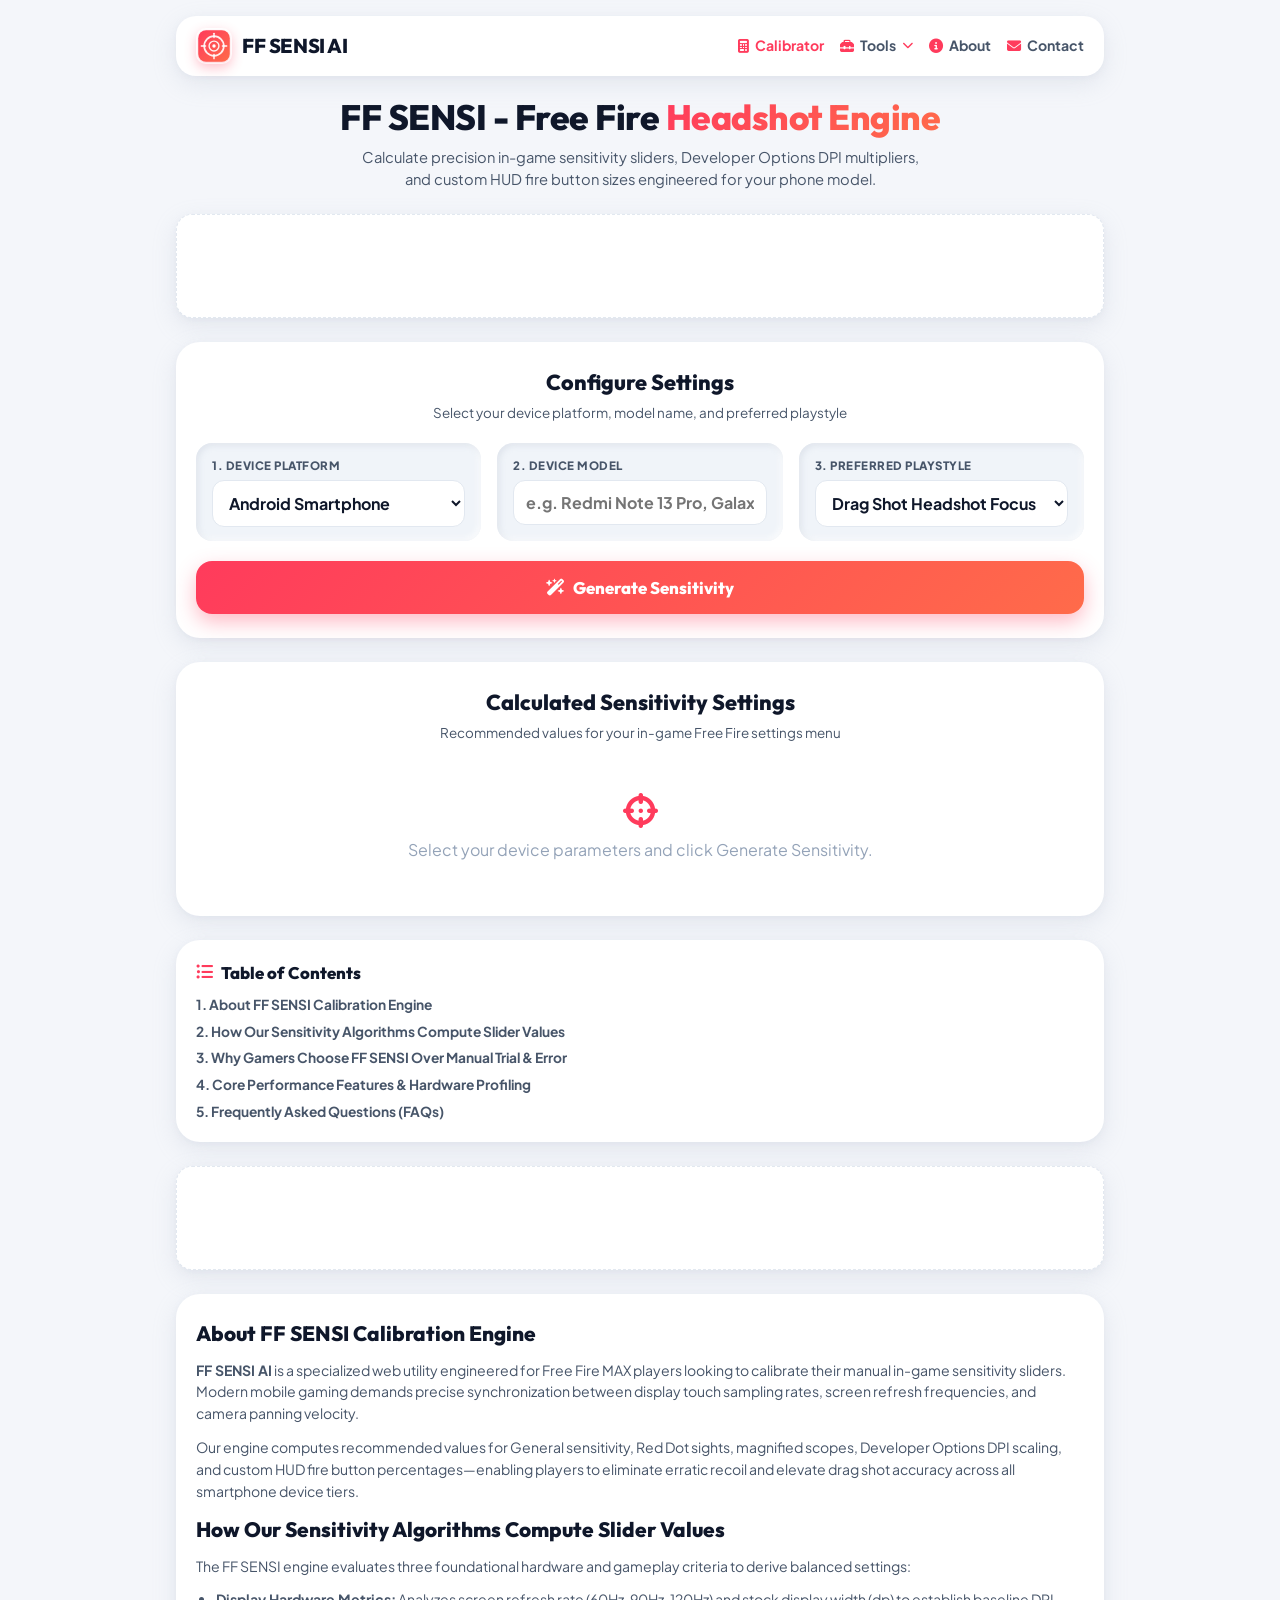
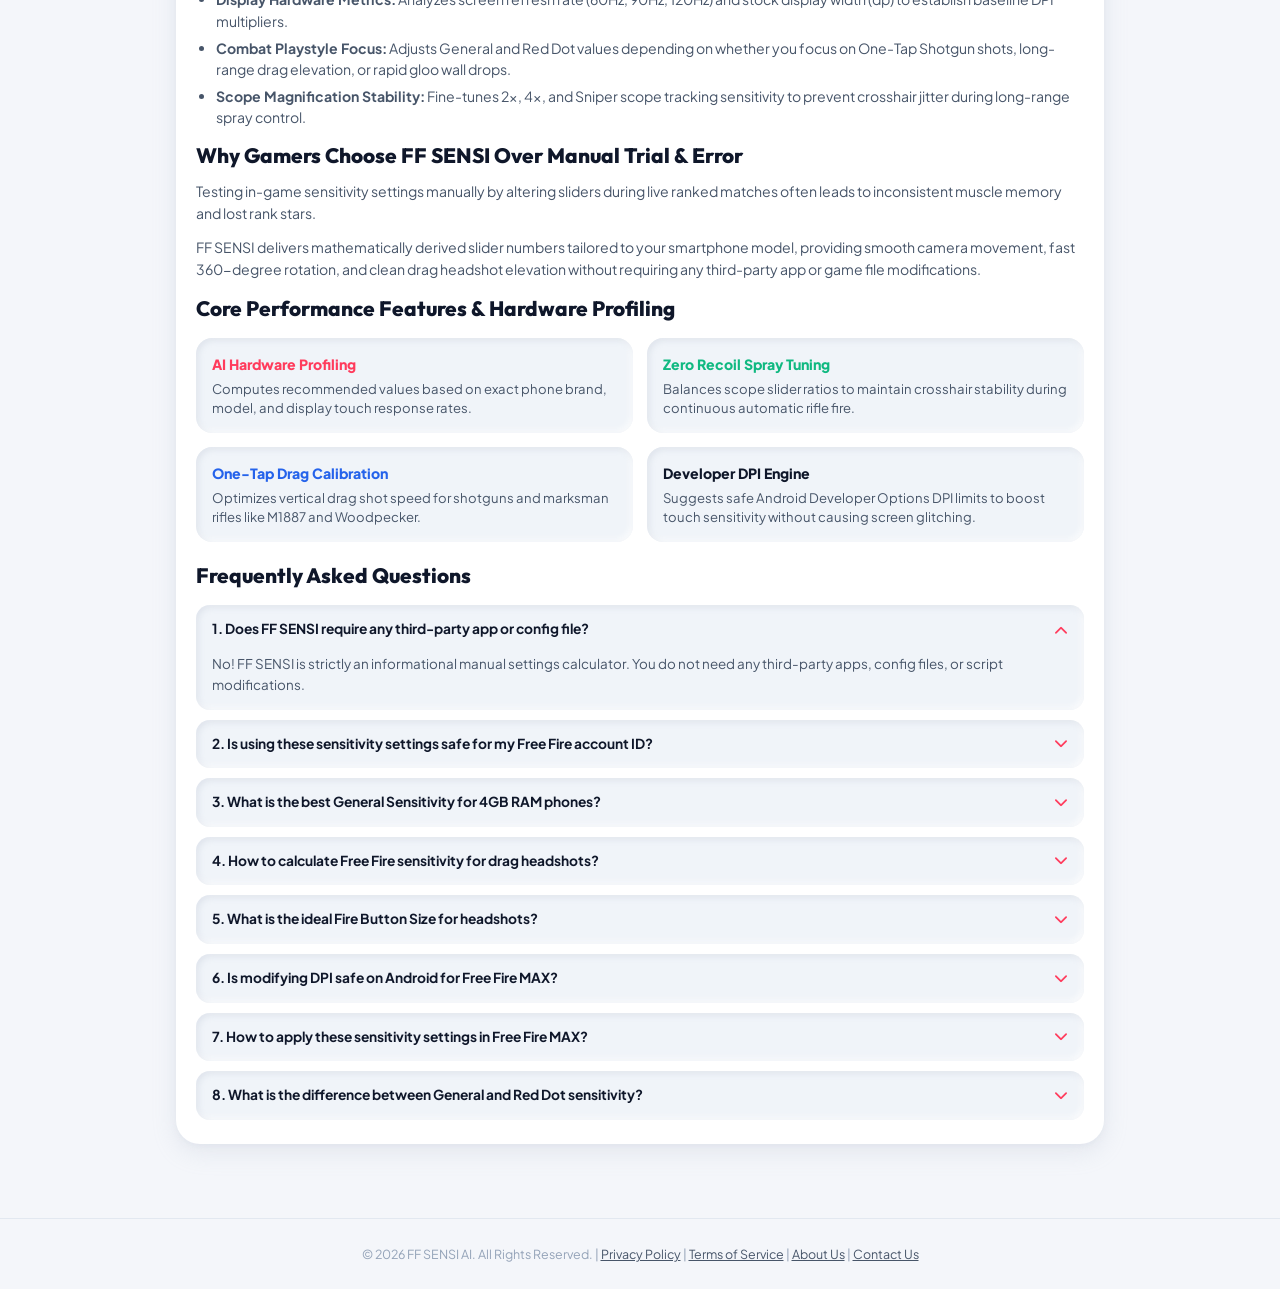
==== commit 5a715a10: "Fix brand title wrapping and hide mobile drawer by default" ====
--- a/index.html
+++ b/index.html
@@ -123,7 +123,7 @@
                 <span class="brand-title">FF SENSI AI</span>
             </a>
 
-            <!-- Desktop Nav Menu (Hidden on Mobile) -->
+            <!-- Desktop Nav Menu -->
             <ul class="nav-menu desktop-only">
                 <li><a href="index.html" class="active"><i class="fa-solid fa-calculator"></i> Calibrator</a></li>
                 <li class="dropdown-menu-item">
@@ -140,22 +140,22 @@
                 <li><a href="contact.html"><i class="fa-solid fa-envelope"></i> Contact</a></li>
             </ul>
 
-            <!-- Mobile Hamburger Button (Hidden on Desktop) -->
-            <button type="button" class="mobile-menu-btn" id="mobileMenuBtn" aria-label="Open Menu">
+            <!-- Mobile Hamburger Toggle Button -->
+            <button type="button" class="mobile-menu-btn mobile-hamburger-btn" id="mobileMenuBtn" aria-label="Open Menu">
                 <i class="fa-solid fa-bars"></i>
             </button>
         </nav>
 
-        <!-- Mobile Slide Drawer (Hidden by default) -->
+        <!-- Mobile Overlay & Drawer (Completely Hidden by Default) -->
         <div class="mobile-overlay" id="mobileOverlay"></div>
         <div class="mobile-drawer" id="mobileDrawer">
             <div class="mobile-drawer-head">
-                <span class="mobile-drawer-title">Menu</span>
-                <button type="button" class="mobile-drawer-close" id="closeDrawerBtn" aria-label="Close Menu">
+                <span class="mobile-drawer-title">Navigation Menu</span>
+                <button type="button" class="mobile-drawer-close close-drawer-btn" id="closeDrawerBtn" aria-label="Close Menu">
                     <i class="fa-solid fa-xmark"></i>
                 </button>
             </div>
-            <div class="mobile-drawer-body">
+            <div class="mobile-drawer-body mobile-drawer-links">
                 <a href="index.html" class="drawer-link active"><i class="fa-solid fa-sliders"></i> Sensi Calibrator</a>
                 <a href="dpi-calculator.html" class="drawer-link"><i class="fa-solid fa-microchip"></i> DPI Multiplier Tool</a>
                 <a href="fire-button-calculator.html" class="drawer-link"><i class="fa-solid fa-bullseye"></i> Fire Button Size Tool</a>
@@ -177,11 +177,11 @@
                 FF SENSI - Free Fire <span class="text-gradient">Headshot Engine</span>
             </h1>
             <p class="hero-desc">
-                Calculate precision in-game sensitivity sliders, DPI multipliers, and custom HUD fire button sizes for your phone model.
+                Calculate precision in-game sensitivity sliders, Developer Options DPI multipliers, and custom HUD fire button sizes engineered for your phone model.
             </p>
         </header>
 
-        <!-- Top Ad Slot -->
+        <!-- Top Ad Slot Container -->
         <div class="ad-slot">
             <ins class="adsbygoogle"
                  style="display:block; width:100%; height:90px;"
@@ -202,6 +202,7 @@
             </div>
 
             <div class="selector-cards-grid">
+                <!-- Field 1: Platform -->
                 <div class="selector-card">
                     <label>1. DEVICE PLATFORM</label>
                     <select id="platformSelect" class="clean-select">
@@ -211,12 +212,14 @@
                     </select>
                 </div>
 
+                <!-- Field 2: Device Model -->
                 <div class="selector-card" style="position: relative;">
                     <label>2. DEVICE MODEL</label>
                     <input type="text" id="deviceInput" class="clean-input" placeholder="e.g. Redmi Note 13 Pro, Galaxy S24..." autocomplete="off">
                     <div id="suggestionsBox" class="suggestions-box"></div>
                 </div>
 
+                <!-- Field 3: RAM & Playstyle -->
                 <div class="selector-card">
                     <label>3. PREFERRED PLAYSTYLE</label>
                     <select id="ramPlaystyleSelect" class="clean-select">
@@ -246,37 +249,49 @@
             </div>
 
             <div id="resultsGrid" style="display: none; flex-direction: column;">
+                
                 <div class="sensi-cards-grid">
+                    <!-- General -->
                     <div class="sensi-card featured">
                         <div class="sensi-label"><i class="fa-solid fa-fire"></i> General</div>
                         <div class="sensi-val-row">
                             <span class="sensi-val-num" id="valGeneral">194</span>
                         </div>
                     </div>
+
+                    <!-- Red Dot -->
                     <div class="sensi-card">
                         <div class="sensi-label"><i class="fa-solid fa-circle-dot"></i> Red Dot</div>
                         <div class="sensi-val-row">
                             <span class="sensi-val-num" id="valRedDot">188</span>
                         </div>
                     </div>
+
+                    <!-- 2x Scope -->
                     <div class="sensi-card">
                         <div class="sensi-label"><i class="fa-solid fa-magnifying-glass"></i> 2x Scope</div>
                         <div class="sensi-val-row">
                             <span class="sensi-val-num" id="valScope2x">178</span>
                         </div>
                     </div>
+
+                    <!-- 4x Scope -->
                     <div class="sensi-card">
                         <div class="sensi-label"><i class="fa-solid fa-eye"></i> 4x Scope</div>
                         <div class="sensi-val-row">
                             <span class="sensi-val-num" id="valScope4x">168</span>
                         </div>
                     </div>
+
+                    <!-- Sniper Scope -->
                     <div class="sensi-card">
                         <div class="sensi-label"><i class="fa-solid fa-crosshairs"></i> Sniper Scope</div>
                         <div class="sensi-val-row">
                             <span class="sensi-val-num" id="valSniper">125</span>
                         </div>
                     </div>
+
+                    <!-- Free Look -->
                     <div class="sensi-card">
                         <div class="sensi-label"><i class="fa-solid fa-arrows-spin"></i> Free Look</div>
                         <div class="sensi-val-row">
@@ -304,10 +319,11 @@
                         <i class="fa-brands fa-whatsapp"></i> Share Squad
                     </button>
                 </div>
+
             </div>
         </section>
 
-        <!-- Table of Contents -->
+        <!-- Table of Contents Section -->
         <section class="dial-interactive-wrapper toc-section">
             <div class="toc-title">
                 <i class="fa-solid fa-list-ul"></i> Table of Contents
@@ -321,7 +337,7 @@
             </nav>
         </section>
 
-        <!-- Mid Ad Slot -->
+        <!-- Mid Ad Banner -->
         <div class="ad-slot">
             <ins class="adsbygoogle"
                  style="display:block; width:100%; height:90px;"
@@ -334,7 +350,7 @@
             </script>
         </div>
 
-        <!-- SEO Article -->
+        <!-- Comprehensive SEO Article -->
         <article class="seo-panel" id="guide">
             
             <section id="about-engine">
@@ -373,7 +389,7 @@
                 <h2>Core Performance Features & Hardware Profiling</h2>
                 <div class="features-grid">
                     <div class="feature-box">
-                        <h4>AI Hardware Profiling</h4>
+                        <h4 style="color: var(--accent);">AI Hardware Profiling</h4>
                         <p>Computes recommended values based on exact phone brand, model, and display touch response rates.</p>
                     </div>
                     <div class="feature-box">
@@ -477,7 +493,7 @@
 
     </main>
 
-    <!-- Toast Notification -->
+    <!-- Toast Notification (Zero Emojis) -->
     <div id="toast" class="toast-box">
         <i class="fa-solid fa-circle-check"></i> <span id="toastMsg">Sensitivity config copied to clipboard</span>
     </div>
--- a/css/style.css
+++ b/css/style.css
@@ -1,6 +1,6 @@
 /* ==========================================================================
-   FF SENSI PRO - Mobile-First Premium Soft Porcelain UI
-   100% Pixel-Perfect | Hamburger Drawer Menu | Zero Overflow
+   FF SENSI PRO - 100% Mobile-First Premium Soft Porcelain Light UI
+   Fixes: Brand Title No-Wrap, Hidden Mobile Drawer by Default, Perfect Mobile Layout
    ========================================================================== */
 
 :root {
@@ -31,7 +31,7 @@
 body {
     width: 100%;
     max-width: 100vw;
-    overflow-x: hidden;
+    overflow-x: hidden !important;
     background: var(--bg-page);
     color: var(--text-secondary);
     font-family: var(--font-body);
@@ -68,13 +68,16 @@
     text-decoration: none;
     color: var(--text-primary);
     flex-shrink: 0;
+    white-space: nowrap;
 }
 
 .brand-title {
     font-family: var(--font-heading);
-    font-size: 1.2rem;
+    font-size: 1.25rem;
     font-weight: 800;
     letter-spacing: -0.4px;
+    white-space: nowrap !important;
+    display: inline-block;
 }
 
 /* Desktop Nav Menu */
@@ -172,14 +175,14 @@
     transition: all 0.2s ease;
 }
 
-/* ============ MOBILE OVERLAY ============ */
+/* ============ MOBILE OVERLAY & DRAWER ============ */
 .mobile-overlay {
     display: none;
     position: fixed;
     top: 0;
     left: 0;
-    width: 100%;
-    height: 100%;
+    width: 100vw;
+    height: 100vh;
     background: rgba(15, 23, 42, 0.5);
     backdrop-filter: blur(4px);
     -webkit-backdrop-filter: blur(4px);
@@ -189,31 +192,34 @@
 }
 
 .mobile-overlay.open {
-    display: block;
+    display: block !important;
     opacity: 1;
 }
 
-/* ============ MOBILE SLIDE DRAWER ============ */
+/* Mobile Drawer - Hidden completely by default */
 .mobile-drawer {
+    display: none; /* Crucial: Prevents raw un-styled render on mobile */
     position: fixed;
     top: 0;
-    right: -280px;
+    right: 0;
     width: 280px;
-    height: 100%;
+    max-width: 85vw;
+    height: 100vh;
     background: var(--bg-card);
     z-index: 9999;
     box-shadow: -8px 0 30px rgba(0, 0, 0, 0.15);
-    transition: right 0.3s cubic-bezier(0.4, 0, 0.2, 1);
-    display: flex;
     flex-direction: column;
     overflow-y: auto;
+    transform: translateX(100%);
+    transition: transform 0.3s cubic-bezier(0.4, 0, 0.2, 1);
 }
 
 .mobile-drawer.open {
-    right: 0;
-}
-
-.mobile-drawer-head {
+    display: flex !important;
+    transform: translateX(0) !important;
+}
+
+.mobile-drawer-head, .mobile-drawer-header {
     display: flex;
     align-items: center;
     justify-content: space-between;
@@ -228,7 +234,7 @@
     color: var(--text-primary);
 }
 
-.mobile-drawer-close {
+.mobile-drawer-close, .close-drawer-btn {
     background: var(--bg-input);
     border: none;
     width: 36px;
@@ -243,19 +249,19 @@
     transition: all 0.2s ease;
 }
 
-.mobile-drawer-close:hover {
+.mobile-drawer-close:hover, .close-drawer-btn:hover {
     background: #fff5f7;
     color: var(--accent);
 }
 
-.mobile-drawer-body {
+.mobile-drawer-body, .mobile-drawer-links {
     display: flex;
     flex-direction: column;
     padding: 12px 16px;
-    gap: 4px;
-}
-
-.drawer-link {
+    gap: 6px;
+}
+
+.drawer-link, .mobile-drawer-links a {
     display: flex;
     align-items: center;
     gap: 12px;
@@ -268,15 +274,15 @@
     transition: all 0.2s ease;
 }
 
-.drawer-link i {
+.drawer-link i, .mobile-drawer-links i {
     color: var(--accent);
     width: 20px;
     text-align: center;
     font-size: 1rem;
 }
 
-.drawer-link:hover,
-.drawer-link.active {
+.drawer-link:hover, .drawer-link.active,
+.mobile-drawer-links a:hover, .mobile-drawer-links a.active {
     background: #fff5f7;
     color: var(--accent);
 }
@@ -671,28 +677,28 @@
 }
 
 /* ============ FEATURES GRID ============ */
-.features-grid {
+.features-grid, .features-responsive-grid {
     display: grid;
     grid-template-columns: 1fr 1fr;
     gap: 14px;
     margin-top: 14px;
 }
 
-.feature-box {
+.feature-box, .feature-card-box {
     background: var(--bg-input);
     padding: 16px;
     border-radius: 16px;
     box-shadow: var(--shadow-inset);
 }
 
-.feature-box h4 {
+.feature-box h4, .feature-card-box h4 {
     font-size: 0.88rem;
     font-weight: 800;
     color: var(--accent);
     margin-bottom: 4px;
 }
 
-.feature-box p {
+.feature-box p, .feature-card-box p {
     font-size: 0.82rem;
     color: var(--text-secondary);
     margin: 0;
@@ -785,13 +791,13 @@
 }
 
 /* ==========================================================================
-   MOBILE RESPONSIVE (PERFECT 320px - 768px)
+   PERFECT MOBILE & TABLET BREAKPOINTS
    ========================================================================== */
 
 @media (max-width: 768px) {
-    /* Hide desktop nav, show hamburger */
+    /* Hide desktop nav links, show mobile hamburger icon */
     .desktop-only { display: none !important; }
-    .mobile-menu-btn { display: flex !important; }
+    .mobile-menu-btn, .mobile-hamburger-btn { display: flex !important; }
 
     .header-wrapper {
         padding: 0 12px;
@@ -803,7 +809,10 @@
         border-radius: 16px;
     }
 
-    .brand-title { font-size: 1.05rem; }
+    .brand-title {
+        font-size: 1.05rem;
+        white-space: nowrap !important;
+    }
 
     .container {
         padding: 0 12px 40px;
@@ -871,12 +880,12 @@
     }
 
     /* Features Grid 1 Column */
-    .features-grid {
+    .features-grid, .features-responsive-grid {
         grid-template-columns: 1fr;
         gap: 10px;
     }
 
-    .feature-box { padding: 14px; }
+    .feature-box, .feature-card-box { padding: 14px; }
 
     /* SEO Panel */
     .seo-panel h2 { font-size: 1.15rem; }
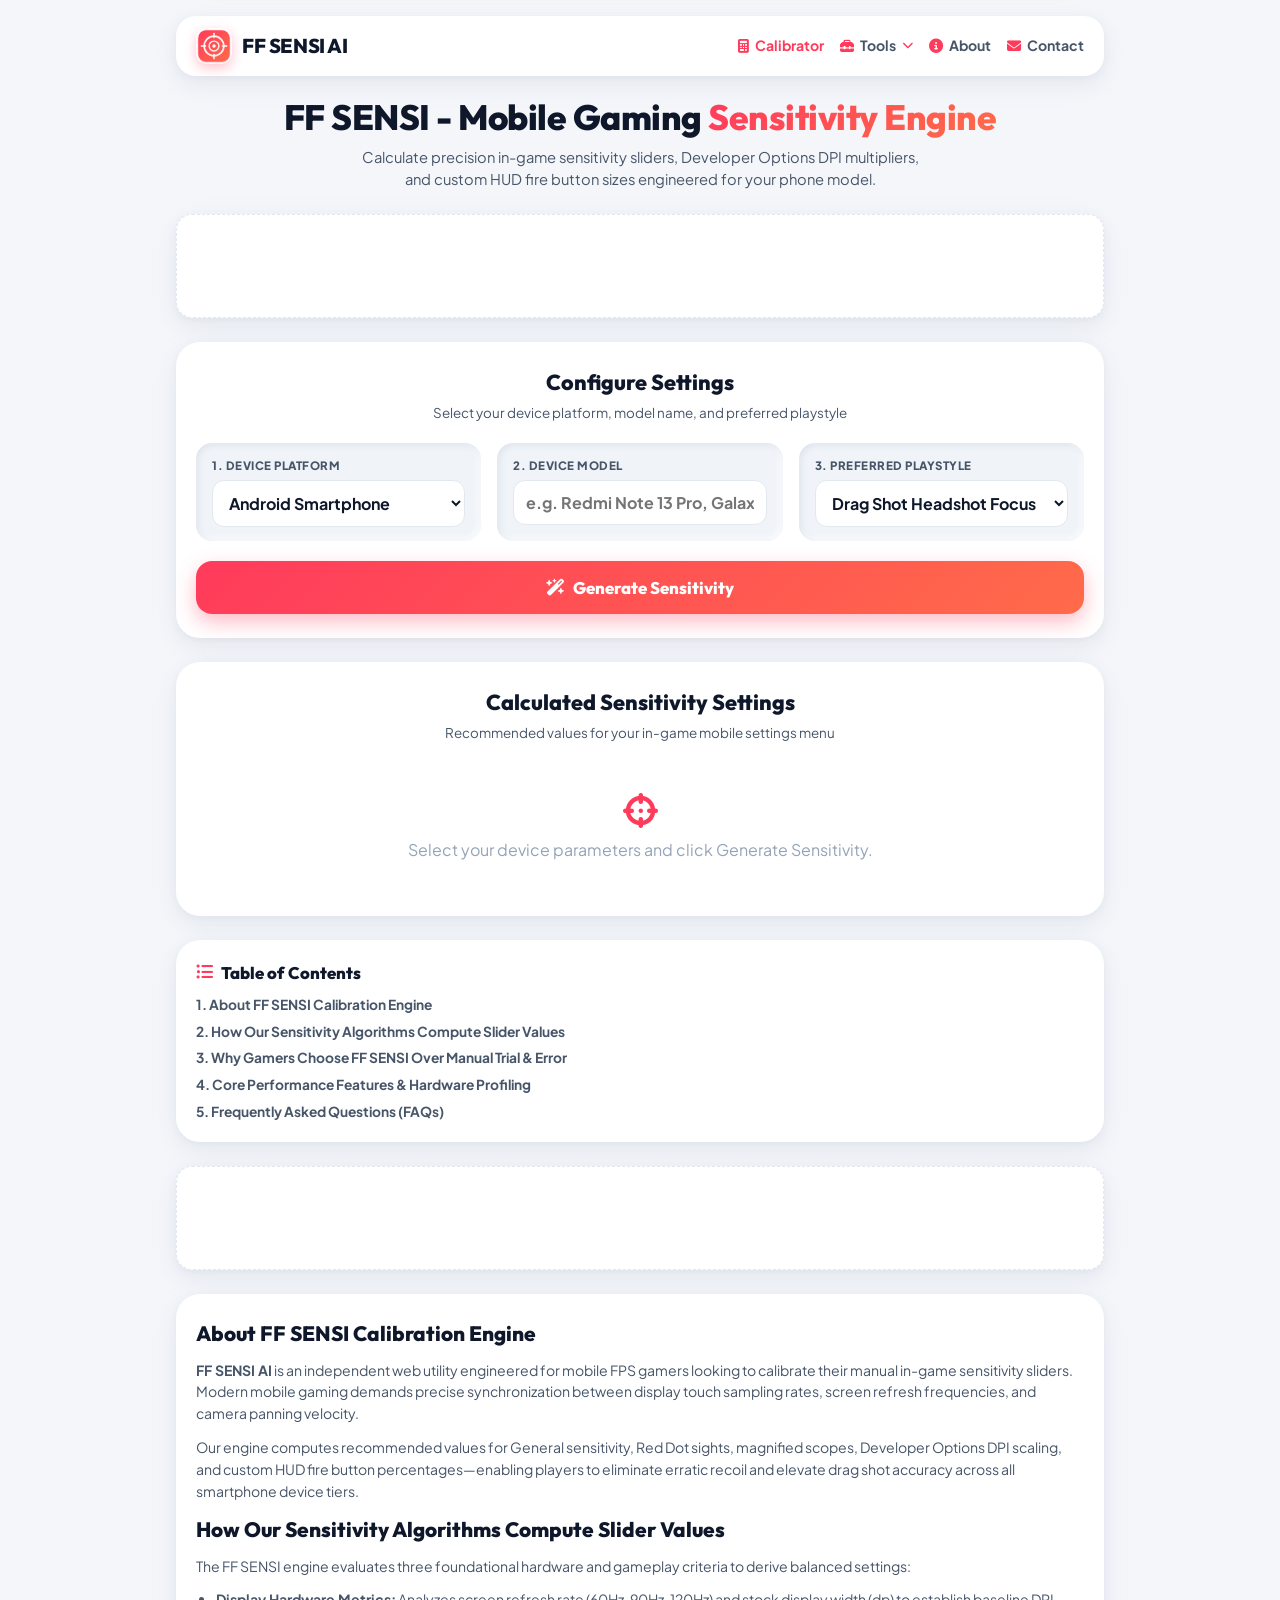
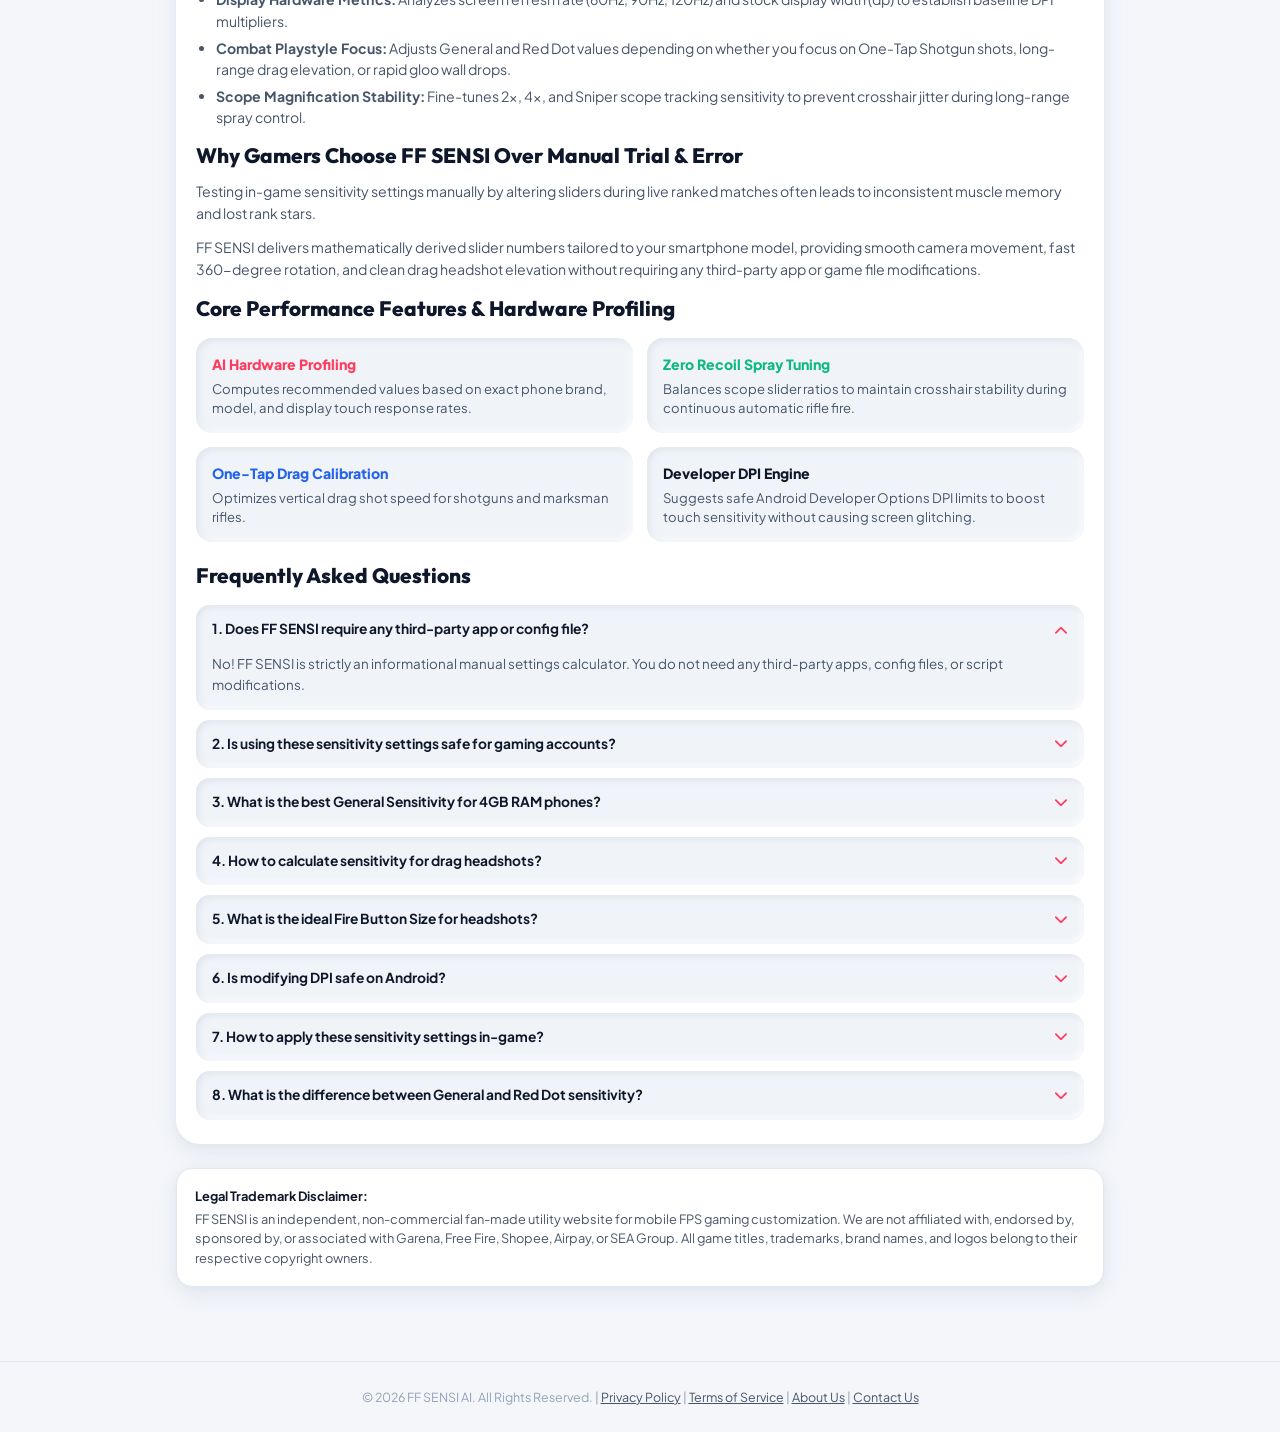
==== commit 0f5a8506: "Add explicit legal trademark disclaimers and adjust titles for nominative fair use compliance" ====
--- a/index.html
+++ b/index.html
@@ -6,11 +6,11 @@
     <meta name="viewport" content="width=device-width, initial-scale=1.0, maximum-scale=1.0, user-scalable=no">
 
     <!-- SEO Title & Meta Tags -->
-    <title>FF SENSI - Free Fire Headshot Sensitivity Settings Generator (2026)</title>
+    <title>FF SENSI - Mobile Gaming Sensitivity & DPI Calibrator (2026)</title>
     <meta name="description"
-        content="FF SENSI is an advanced manual Free Fire sensitivity calculator engine. Calculate exact manual in-game headshot sensitivity, DPI & fire button size.">
+        content="FF SENSI is an independent manual gaming sensitivity calculator engine. Calculate exact manual in-game sensitivity, DPI & fire button size.">
     <meta name="keywords"
-        content="ff sensi, sensi ff, free fire sensitivity calculator, ff sensi generator, free fire headshot settings generator, ob54 sensi, drag shot sensi, ff dpi calculator, custom hud fire button size">
+        content="ff sensi, sensi ff, mobile sensitivity calculator, ff sensi generator, headshot settings generator, sensi calibrator, mobile dpi calculator">
     <meta name="author" content="FF SENSI AI">
     <meta name="robots" content="index, follow, max-image-preview:large, max-snippet:-1, max-video-preview:-1">
     <link rel="canonical" href="https://ffsensi.takiff.online/">
@@ -23,9 +23,9 @@
     <!-- Open Graph -->
     <meta property="og:type" content="website">
     <meta property="og:url" content="https://ffsensi.takiff.online/">
-    <meta property="og:title" content="FF SENSI - Free Fire Headshot Sensitivity Settings Generator (2026)">
+    <meta property="og:title" content="FF SENSI - Mobile Gaming Sensitivity & DPI Calibrator (2026)">
     <meta property="og:description"
-        content="Calculate precision Free Fire sensitivity settings, DPI multiplier & fire button size for your device model and playstyle.">
+        content="Calculate precision gaming sensitivity settings, DPI multiplier & fire button size for your device model and playstyle.">
 
     <!-- Fonts & Icons -->
     <link rel="stylesheet" href="https://cdnjs.cloudflare.com/ajax/libs/font-awesome/6.5.1/css/all.min.css">
@@ -61,7 +61,7 @@
         "price": "0",
         "priceCurrency": "USD"
       },
-      "description": "Manual Free Fire in-game sensitivity calculator, DPI settings tuner and headshot helper tool for OB54 patch.",
+      "description": "Manual mobile gaming in-game sensitivity calculator, DPI settings tuner and helper utility.",
       "aggregateRating": {
         "@type": "AggregateRating",
         "ratingValue": "4.9",
@@ -86,10 +86,10 @@
         },
         {
           "@type": "Question",
-          "name": "Is using these sensitivity settings safe for my Free Fire account ID?",
+          "name": "Is using these sensitivity settings safe for gaming accounts?",
           "acceptedAnswer": {
             "@type": "Answer",
-            "text": "Yes, 100%! All values are standard in-game menu settings provided natively inside Free Fire MAX. It is completely safe and adheres to official Garena Fair Play rules."
+            "text": "Yes, 100%! All values are standard in-game menu settings provided natively inside mobile FPS games. It is completely safe and adheres to Fair Play rules."
           }
         },
         {
@@ -102,7 +102,7 @@
         },
         {
           "@type": "Question",
-          "name": "How to calculate Free Fire sensitivity for drag headshots?",
+          "name": "How to calculate sensitivity for drag headshots?",
           "acceptedAnswer": {
             "@type": "Answer",
             "text": "Select your smartphone model, RAM capacity, and platform in our FF SENSI calculator. The engine computes drag shot sensitivity based on display touch sampling rates."
@@ -146,7 +146,7 @@
             </button>
         </nav>
 
-        <!-- Mobile Overlay & Drawer (Completely Hidden by Default) -->
+        <!-- Mobile Overlay & Drawer -->
         <div class="mobile-overlay" id="mobileOverlay"></div>
         <div class="mobile-drawer" id="mobileDrawer">
             <div class="mobile-drawer-head">
@@ -174,7 +174,7 @@
         <!-- Hero Section -->
         <header class="hero">
             <h1 class="hero-title">
-                FF SENSI - Free Fire <span class="text-gradient">Headshot Engine</span>
+                FF SENSI - Mobile Gaming <span class="text-gradient">Sensitivity Engine</span>
             </h1>
             <p class="hero-desc">
                 Calculate precision in-game sensitivity sliders, Developer Options DPI multipliers, and custom HUD fire button sizes engineered for your phone model.
@@ -240,7 +240,7 @@
         <section class="results-display-panel">
             <div class="dial-header" style="margin-bottom: 20px;">
                 <h2>Calculated Sensitivity Settings</h2>
-                <p>Recommended values for your in-game Free Fire settings menu</p>
+                <p>Recommended values for your in-game mobile settings menu</p>
             </div>
 
             <div id="resultsPlaceholder" class="results-placeholder">
@@ -356,7 +356,7 @@
             <section id="about-engine">
                 <h2>About FF SENSI Calibration Engine</h2>
                 <p>
-                    <strong>FF SENSI AI</strong> is a specialized web utility engineered for Free Fire MAX players looking to calibrate their manual in-game sensitivity sliders. Modern mobile gaming demands precise synchronization between display touch sampling rates, screen refresh frequencies, and camera panning velocity.
+                    <strong>FF SENSI AI</strong> is an independent web utility engineered for mobile FPS gamers looking to calibrate their manual in-game sensitivity sliders. Modern mobile gaming demands precise synchronization between display touch sampling rates, screen refresh frequencies, and camera panning velocity.
                 </p>
                 <p>
                     Our engine computes recommended values for General sensitivity, Red Dot sights, magnified scopes, Developer Options DPI scaling, and custom HUD fire button percentages—enabling players to eliminate erratic recoil and elevate drag shot accuracy across all smartphone device tiers.
@@ -398,7 +398,7 @@
                     </div>
                     <div class="feature-box">
                         <h4 style="color: var(--accent-blue);">One-Tap Drag Calibration</h4>
-                        <p>Optimizes vertical drag shot speed for shotguns and marksman rifles like M1887 and Woodpecker.</p>
+                        <p>Optimizes vertical drag shot speed for shotguns and marksman rifles.</p>
                     </div>
                     <div class="feature-box">
                         <h4 style="color: var(--text-primary);">Developer DPI Engine</h4>
@@ -421,11 +421,11 @@
 
                 <div class="faq-item">
                     <div class="faq-header">
-                        <span>2. Is using these sensitivity settings safe for my Free Fire account ID?</span>
-                        <i class="fa-solid fa-chevron-down"></i>
-                    </div>
-                    <div class="faq-body">
-                        Yes, 100%! All values are standard in-game menu settings provided natively inside Free Fire MAX. It is completely safe and adheres to official Garena Fair Play rules.
+                        <span>2. Is using these sensitivity settings safe for gaming accounts?</span>
+                        <i class="fa-solid fa-chevron-down"></i>
+                    </div>
+                    <div class="faq-body">
+                        Yes, 100%! All values are standard in-game menu settings provided natively inside mobile games. It is completely safe and adheres to Fair Play rules.
                     </div>
                 </div>
 
@@ -441,7 +441,7 @@
 
                 <div class="faq-item">
                     <div class="faq-header">
-                        <span>4. How to calculate Free Fire sensitivity for drag headshots?</span>
+                        <span>4. How to calculate sensitivity for drag headshots?</span>
                         <i class="fa-solid fa-chevron-down"></i>
                     </div>
                     <div class="faq-body">
@@ -461,21 +461,21 @@
 
                 <div class="faq-item">
                     <div class="faq-header">
-                        <span>6. Is modifying DPI safe on Android for Free Fire MAX?</span>
-                        <i class="fa-solid fa-chevron-down"></i>
-                    </div>
-                    <div class="faq-body">
-                        Yes, modifying phone Developer Options DPI is a native feature on Android devices and is 100% legal and safe under Garena policies.
-                    </div>
-                </div>
-
-                <div class="faq-item">
-                    <div class="faq-header">
-                        <span>7. How to apply these sensitivity settings in Free Fire MAX?</span>
-                        <i class="fa-solid fa-chevron-down"></i>
-                    </div>
-                    <div class="faq-body">
-                        Open Free Fire MAX ➔ Settings ➔ Sensitivity, then copy the calculated numbers for General, Red Dot, 2x Scope, 4x Scope, and Sniper Scope into your in-game menu.
+                        <span>6. Is modifying DPI safe on Android?</span>
+                        <i class="fa-solid fa-chevron-down"></i>
+                    </div>
+                    <div class="faq-body">
+                        Yes, modifying phone Developer Options DPI is a native feature on Android devices and is 100% legal and safe under developer policies.
+                    </div>
+                </div>
+
+                <div class="faq-item">
+                    <div class="faq-header">
+                        <span>7. How to apply these sensitivity settings in-game?</span>
+                        <i class="fa-solid fa-chevron-down"></i>
+                    </div>
+                    <div class="faq-body">
+                        Open Game Settings ➔ Sensitivity, then copy the calculated numbers for General, Red Dot, 2x Scope, 4x Scope, and Sniper Scope into your in-game menu.
                     </div>
                 </div>
 
@@ -491,9 +491,15 @@
             </div>
         </article>
 
+        <!-- Prominent Legal Trademark Disclaimer Box -->
+        <div style="background: #ffffff; border: 1px solid var(--border); border-radius: 16px; padding: 18px; margin-bottom: 24px; font-size: 0.8rem; color: var(--text-secondary); line-height: 1.5; box-shadow: var(--shadow-soft);">
+            <strong style="color: var(--text-primary); display: block; margin-bottom: 4px;">Legal Trademark Disclaimer:</strong>
+            FF SENSI is an independent, non-commercial fan-made utility website for mobile FPS gaming customization. We are not affiliated with, endorsed by, sponsored by, or associated with Garena, Free Fire, Shopee, Airpay, or SEA Group. All game titles, trademarks, brand names, and logos belong to their respective copyright owners.
+        </div>
+
     </main>
 
-    <!-- Toast Notification (Zero Emojis) -->
+    <!-- Toast Notification -->
     <div id="toast" class="toast-box">
         <i class="fa-solid fa-circle-check"></i> <span id="toastMsg">Sensitivity config copied to clipboard</span>
     </div>
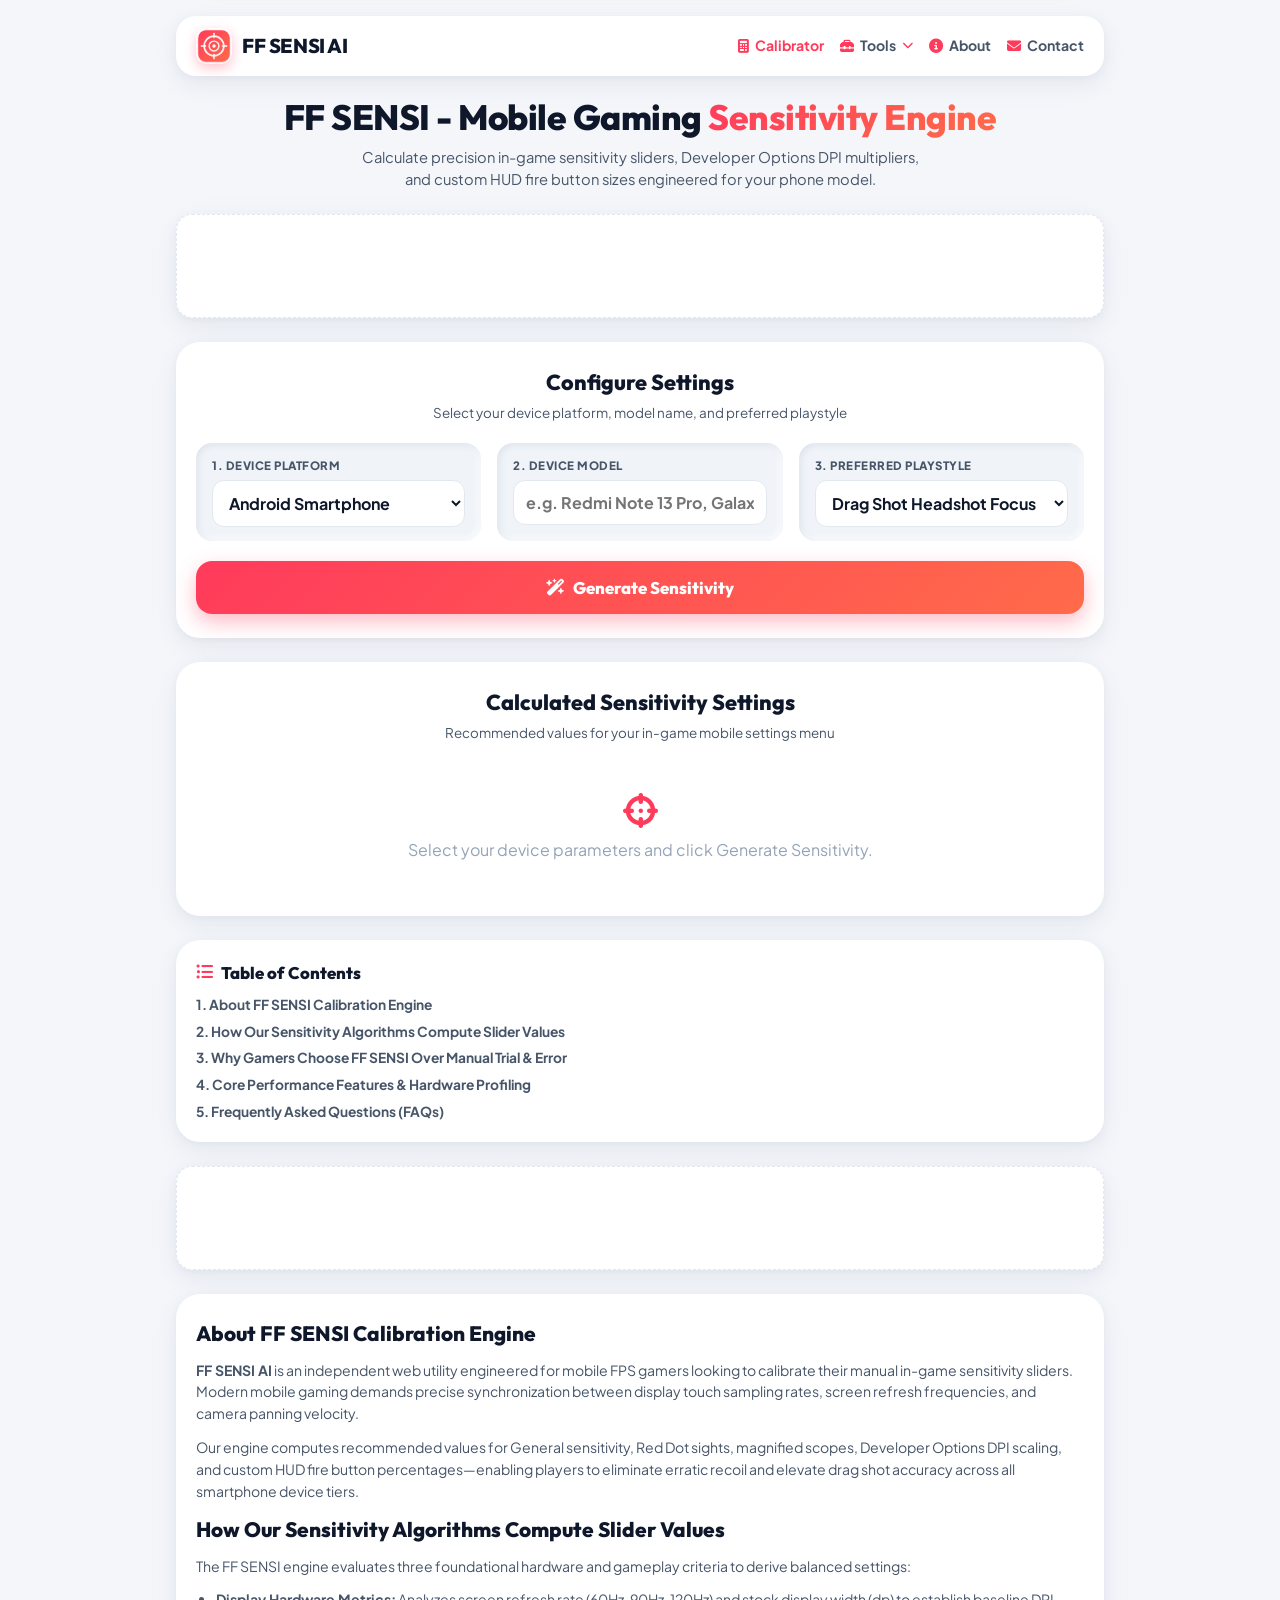
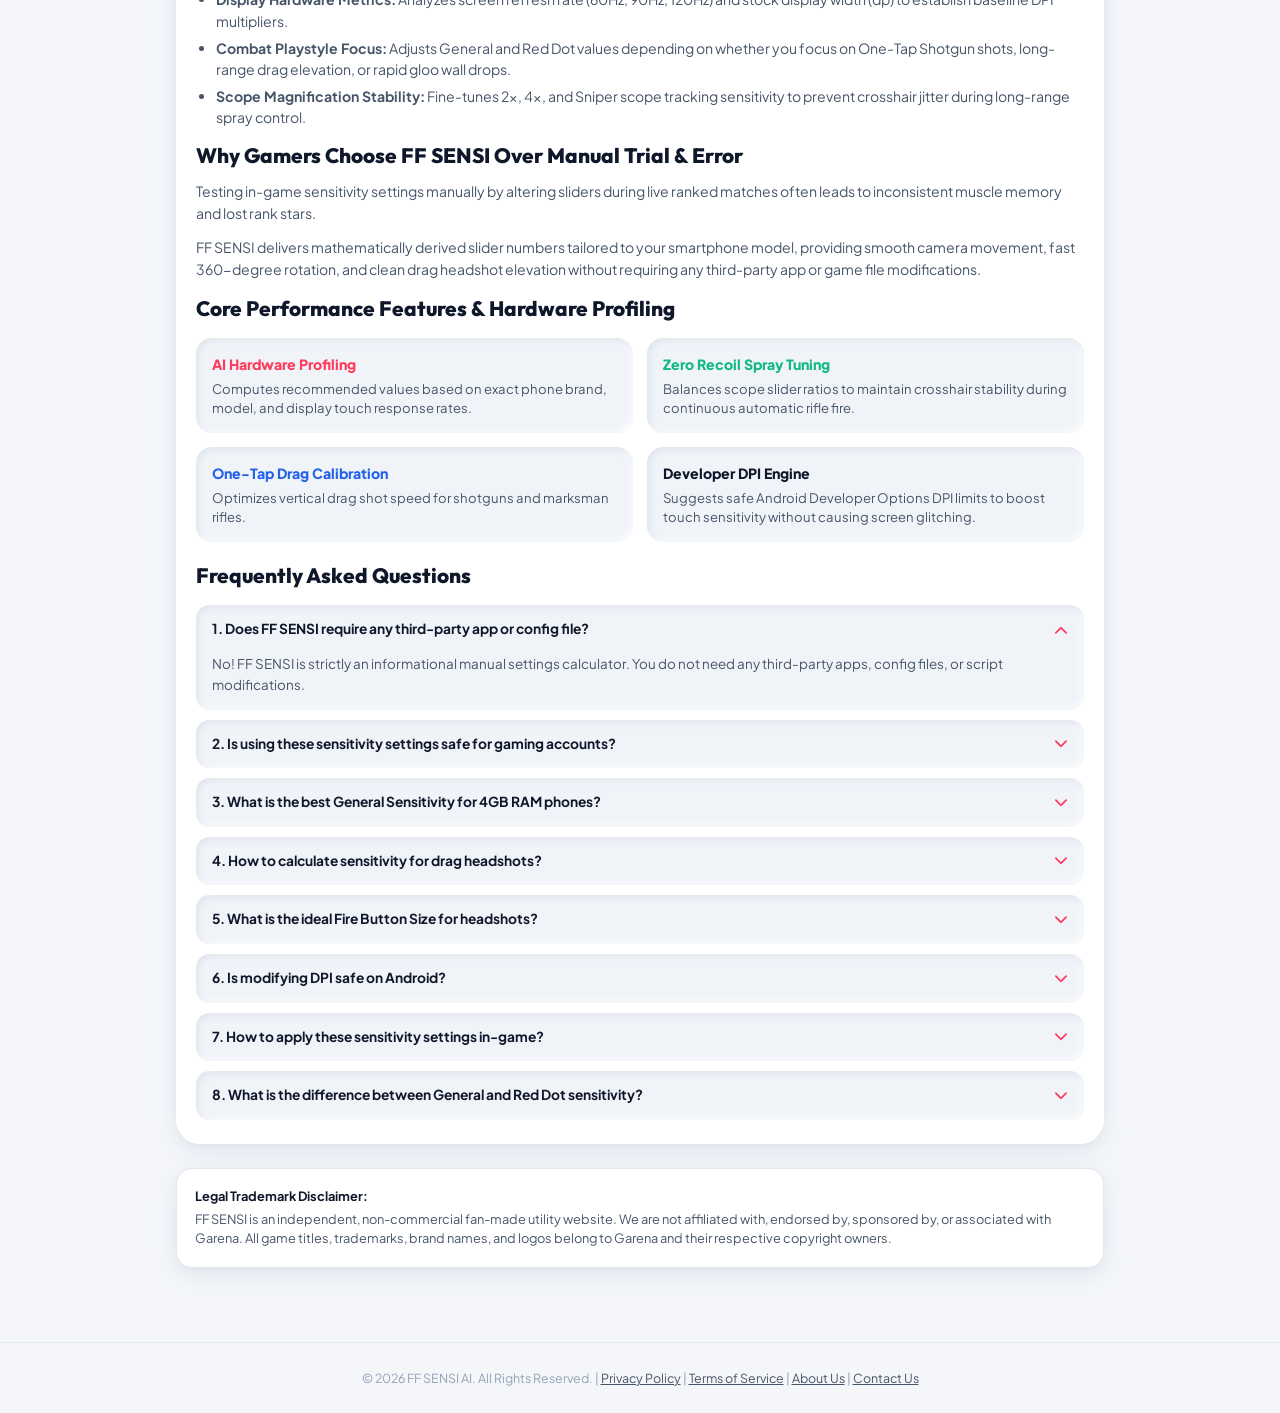
==== commit 6259aaf6: "Update disclaimer to specifically highlight Garena trademark non-affiliation" ====
--- a/index.html
+++ b/index.html
@@ -494,7 +494,7 @@
         <!-- Prominent Legal Trademark Disclaimer Box -->
         <div style="background: #ffffff; border: 1px solid var(--border); border-radius: 16px; padding: 18px; margin-bottom: 24px; font-size: 0.8rem; color: var(--text-secondary); line-height: 1.5; box-shadow: var(--shadow-soft);">
             <strong style="color: var(--text-primary); display: block; margin-bottom: 4px;">Legal Trademark Disclaimer:</strong>
-            FF SENSI is an independent, non-commercial fan-made utility website for mobile FPS gaming customization. We are not affiliated with, endorsed by, sponsored by, or associated with Garena, Free Fire, Shopee, Airpay, or SEA Group. All game titles, trademarks, brand names, and logos belong to their respective copyright owners.
+            FF SENSI is an independent, non-commercial fan-made utility website. We are not affiliated with, endorsed by, sponsored by, or associated with Garena. All game titles, trademarks, brand names, and logos belong to Garena and their respective copyright owners.
         </div>
 
     </main>
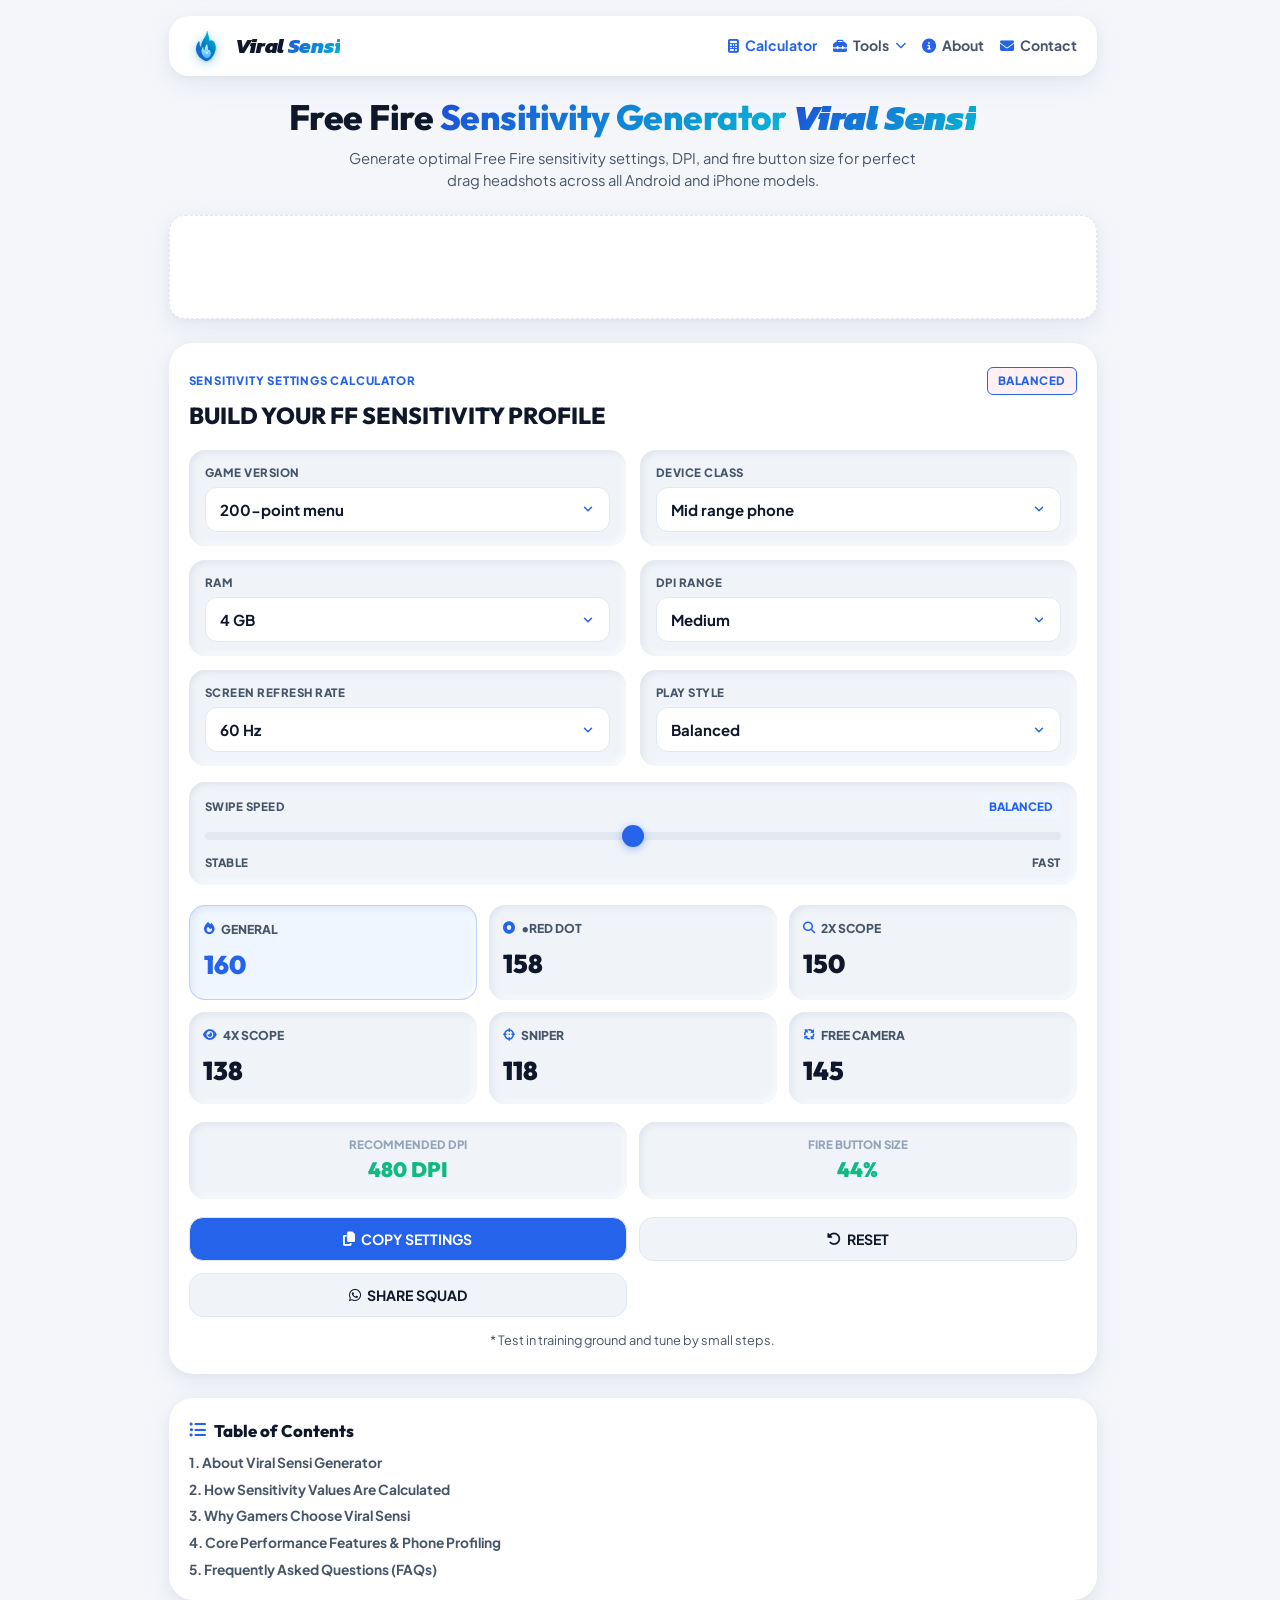
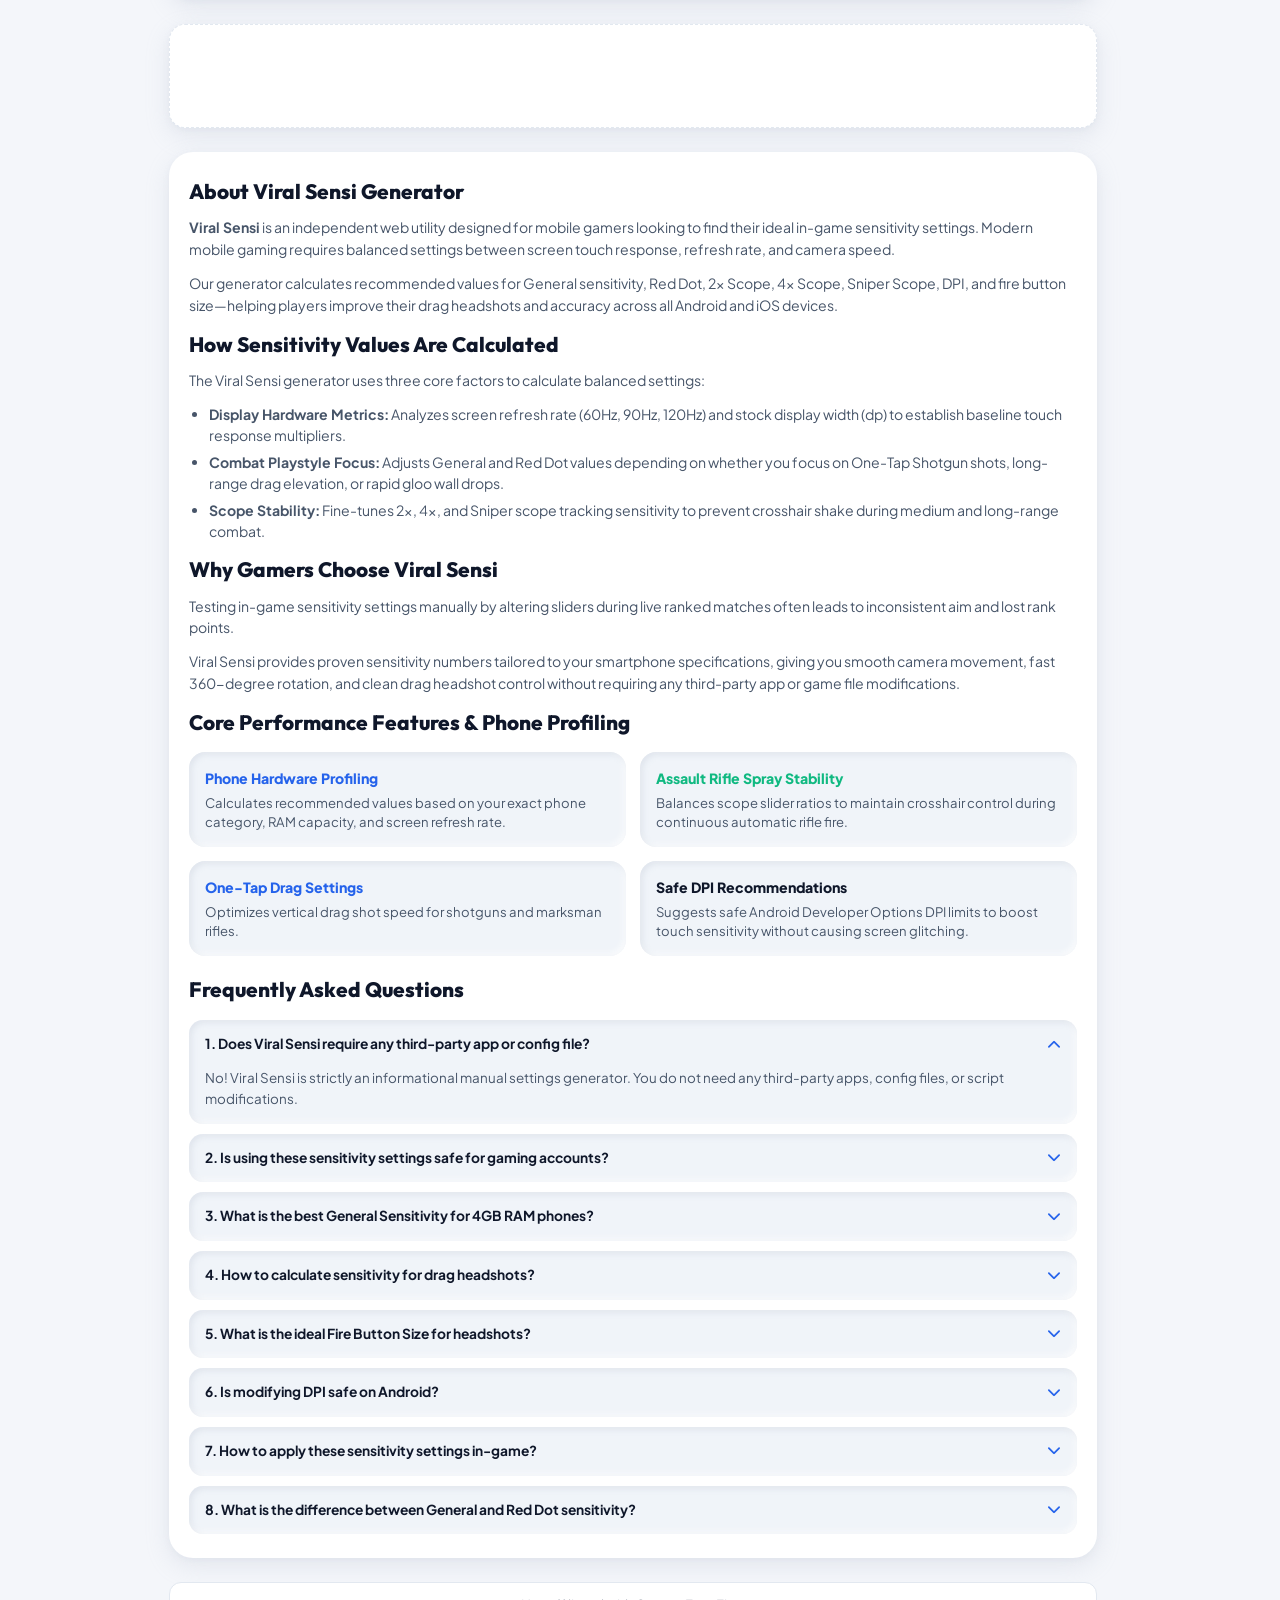
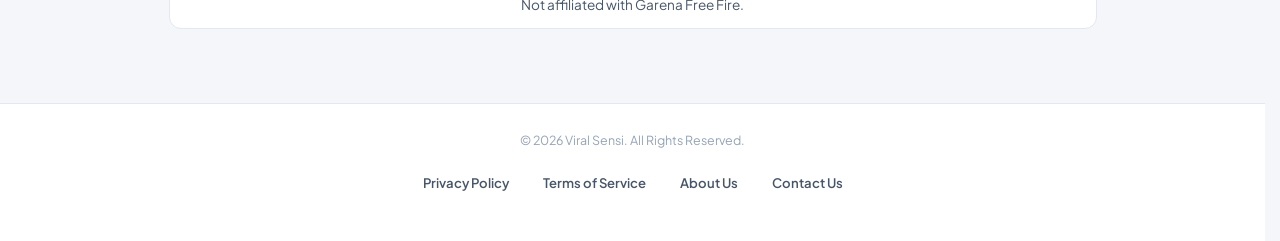
==== commit 9ba5e85d: "Upgrade Viral Sensi branding, 404 page, manual in-game slider adjustments, and SEO optimizations" ====
--- a/index.html
+++ b/index.html
@@ -6,14 +6,14 @@
     <meta name="viewport" content="width=device-width, initial-scale=1.0, maximum-scale=1.0, user-scalable=no">
 
     <!-- SEO Title & Meta Tags -->
-    <title>FF SENSI - Mobile Gaming Sensitivity & DPI Calibrator (2026)</title>
+    <title>Free Fire Sensitivity Generator - Viral Sensi</title>
     <meta name="description"
-        content="FF SENSI is an independent manual gaming sensitivity calculator engine. Calculate exact manual in-game sensitivity, DPI & fire button size.">
+        content="Free Fire Sensitivity Generator by Viral Sensi. Generate the best in-game sensitivity settings, fire button size, and DPI for all Android and iPhone models.">
     <meta name="keywords"
-        content="ff sensi, sensi ff, mobile sensitivity calculator, ff sensi generator, headshot settings generator, sensi calibrator, mobile dpi calculator">
-    <meta name="author" content="FF SENSI AI">
+        content="free fire sensitivity generator, viral sensi, ff sensi, free fire sensitivity, free fire sensitivity calculator, headshot sensitivity, ff dpi calculator, fire button size">
+    <meta name="author" content="Viral Sensi">
     <meta name="robots" content="index, follow, max-image-preview:large, max-snippet:-1, max-video-preview:-1">
-    <link rel="canonical" href="https://ffsensi.takiff.online/">
+    <link rel="canonical" href="https://viralsensi.takiff.online/">
 
     <!-- Favicon & Manifest -->
     <link rel="icon" type="image/svg+xml" href="favicon.svg">
@@ -22,14 +22,14 @@
 
     <!-- Open Graph -->
     <meta property="og:type" content="website">
-    <meta property="og:url" content="https://ffsensi.takiff.online/">
-    <meta property="og:title" content="FF SENSI - Mobile Gaming Sensitivity & DPI Calibrator (2026)">
+    <meta property="og:url" content="https://viralsensi.takiff.online/">
+    <meta property="og:title" content="Free Fire Sensitivity Generator - Viral Sensi">
     <meta property="og:description"
-        content="Calculate precision gaming sensitivity settings, DPI multiplier & fire button size for your device model and playstyle.">
+        content="Generate the best Free Fire sensitivity settings, DPI, and fire button size for your phone model.">
 
     <!-- Fonts & Icons -->
     <link rel="stylesheet" href="https://cdnjs.cloudflare.com/ajax/libs/font-awesome/6.5.1/css/all.min.css">
-    <link href="https://fonts.googleapis.com/css2?family=Outfit:wght@600;700;800;900&family=Plus+Jakarta+Sans:wght@500;600;700;800&display=swap" rel="stylesheet">
+    <link href="https://fonts.googleapis.com/css2?family=Kanit:ital,wght@0,700;0,800;0,900;1,700;1,800;1,900&family=Outfit:wght@600;700;800;900&family=Plus+Jakarta+Sans:wght@500;600;700;800&display=swap" rel="stylesheet">
     
     <!-- External CSS -->
     <link rel="stylesheet" href="css/style.css">
@@ -52,16 +52,16 @@
     {
       "@context": "https://schema.org",
       "@type": "SoftwareApplication",
-      "name": "FF SENSI AI",
-      "url": "https://ffsensi.takiff.online/",
-      "operatingSystem": "Android, iOS, Windows PC",
+      "name": "Viral Sensi",
+      "url": "https://viralsensi.takiff.online/",
+      "operatingSystem": "Android, iOS",
       "applicationCategory": "GameApplication",
       "offers": {
         "@type": "Offer",
         "price": "0",
         "priceCurrency": "USD"
       },
-      "description": "Manual mobile gaming in-game sensitivity calculator, DPI settings tuner and helper utility.",
+      "description": "Free Fire sensitivity generator, DPI settings tuner and helper utility for mobile gamers.",
       "aggregateRating": {
         "@type": "AggregateRating",
         "ratingValue": "4.9",
@@ -78,10 +78,10 @@
       "mainEntity": [
         {
           "@type": "Question",
-          "name": "Does FF SENSI require any third-party app or config file?",
+          "name": "Does Viral Sensi require any third-party app or config file?",
           "acceptedAnswer": {
             "@type": "Answer",
-            "text": "No! FF SENSI is strictly an informational manual settings calculator. You do not need any third-party apps, config files, or script modifications."
+            "text": "No! Viral Sensi is strictly an informational manual settings generator. You do not need any third-party apps, config files, or script modifications."
           }
         },
         {
@@ -105,7 +105,7 @@
           "name": "How to calculate sensitivity for drag headshots?",
           "acceptedAnswer": {
             "@type": "Answer",
-            "text": "Select your smartphone model, RAM capacity, and platform in our FF SENSI calculator. The engine computes drag shot sensitivity based on display touch sampling rates."
+            "text": "Select your device specifications and playstyle in our Viral Sensi generator. The tool calculates optimal drag shot sensitivity based on your phone display and touch sampling rate."
           }
         }
       ]
@@ -119,21 +119,20 @@
     <div class="header-wrapper">
         <nav class="navbar">
             <a href="index.html" class="brand">
-                <img src="logo.svg" alt="FF SENSI Logo" width="36" height="36" style="border-radius: 10px; box-shadow: 0 4px 12px rgba(255, 59, 92, 0.3);">
-                <span class="brand-title">FF SENSI AI</span>
+                <img src="logo.svg" alt="Viral Sensi Logo" class="brand-logo" width="36" height="36">
+                <span class="brand-title">Viral <span class="brand-accent">Sensi</span></span>
             </a>
 
             <!-- Desktop Nav Menu -->
             <ul class="nav-menu desktop-only">
-                <li><a href="index.html" class="active"><i class="fa-solid fa-calculator"></i> Calibrator</a></li>
+                <li><a href="index.html" class="active"><i class="fa-solid fa-calculator"></i> Calculator</a></li>
                 <li class="dropdown-menu-item">
                     <a class="dropdown-trigger"><i class="fa-solid fa-toolbox"></i> Tools <i class="fa-solid fa-chevron-down" style="font-size: 0.7rem;"></i></a>
                     <div class="dropdown-popover">
-                        <a href="index.html"><i class="fa-solid fa-sliders"></i> Sensi Calibrator</a>
+                        <a href="index.html"><i class="fa-solid fa-sliders"></i> Sensi Calculator</a>
                         <a href="dpi-calculator.html"><i class="fa-solid fa-microchip"></i> DPI Multiplier Tool</a>
                         <a href="fire-button-calculator.html"><i class="fa-solid fa-bullseye"></i> Fire Button Size Tool</a>
-                        <a href="custom-hud-calculator.html"><i class="fa-solid fa-gamepad"></i> Custom HUD Blueprint</a>
-                        <a href="drag-aim-trainer.html"><i class="fa-solid fa-crosshairs"></i> Drag Aim Speed Trainer</a>
+                        <a href="drag-speed-trainer.html"><i class="fa-solid fa-crosshairs"></i> Drag Speed Trainer</a>
                     </div>
                 </li>
                 <li><a href="about.html"><i class="fa-solid fa-circle-info"></i> About</a></li>
@@ -150,17 +149,19 @@
         <div class="mobile-overlay" id="mobileOverlay"></div>
         <div class="mobile-drawer" id="mobileDrawer">
             <div class="mobile-drawer-head">
-                <span class="mobile-drawer-title">Navigation Menu</span>
+                <span class="mobile-drawer-title">
+                    <img src="logo.svg" alt="Viral Sensi Logo" class="brand-logo" width="28" height="28">
+                    Viral <span class="brand-accent">Sensi</span>
+                </span>
                 <button type="button" class="mobile-drawer-close close-drawer-btn" id="closeDrawerBtn" aria-label="Close Menu">
                     <i class="fa-solid fa-xmark"></i>
                 </button>
             </div>
             <div class="mobile-drawer-body mobile-drawer-links">
-                <a href="index.html" class="drawer-link active"><i class="fa-solid fa-sliders"></i> Sensi Calibrator</a>
+                <a href="index.html" class="drawer-link active"><i class="fa-solid fa-sliders"></i> Sensi Calculator</a>
                 <a href="dpi-calculator.html" class="drawer-link"><i class="fa-solid fa-microchip"></i> DPI Multiplier Tool</a>
                 <a href="fire-button-calculator.html" class="drawer-link"><i class="fa-solid fa-bullseye"></i> Fire Button Size Tool</a>
-                <a href="custom-hud-calculator.html" class="drawer-link"><i class="fa-solid fa-gamepad"></i> Custom HUD Blueprint</a>
-                <a href="drag-aim-trainer.html" class="drawer-link"><i class="fa-solid fa-crosshairs"></i> Drag Aim Speed Trainer</a>
+                <a href="drag-speed-trainer.html" class="drawer-link"><i class="fa-solid fa-crosshairs"></i> Drag Speed Trainer</a>
                 <div class="drawer-divider"></div>
                 <a href="about.html" class="drawer-link"><i class="fa-solid fa-circle-info"></i> About Us</a>
                 <a href="contact.html" class="drawer-link"><i class="fa-solid fa-envelope"></i> Contact Us</a>
@@ -174,10 +175,10 @@
         <!-- Hero Section -->
         <header class="hero">
             <h1 class="hero-title">
-                FF SENSI - Mobile Gaming <span class="text-gradient">Sensitivity Engine</span>
+                Free Fire <span class="text-gradient">Sensitivity Generator</span> <span class="hero-brand">Viral Sensi</span>
             </h1>
             <p class="hero-desc">
-                Calculate precision in-game sensitivity sliders, Developer Options DPI multipliers, and custom HUD fire button sizes engineered for your phone model.
+                Generate optimal Free Fire sensitivity settings, DPI, and fire button size for perfect drag headshots across all Android and iPhone models.
             </p>
         </header>
 
@@ -194,133 +195,176 @@
             </script>
         </div>
 
-        <!-- Tool 1: Sensitivity Calibrator -->
+        <!-- Main Tool: Build Your FF Sensitivity Profile -->
         <section class="dial-interactive-wrapper" id="tuner">
-            <div class="dial-header">
-                <h2>Configure Settings</h2>
-                <p>Select your device platform, model name, and preferred playstyle</p>
-            </div>
-
+            <div class="dial-header" style="text-align: left; margin-bottom: 20px;">
+                <div style="display: flex; justify-content: space-between; align-items: center; gap: 8px; margin-bottom: 6px;">
+                    <span style="font-size: 0.72rem; font-weight: 800; color: var(--accent); text-transform: uppercase; letter-spacing: 0.8px;">SENSITIVITY SETTINGS CALCULATOR</span>
+                    <span id="playstyleBadge" style="background: #fff0f3; border: 1px solid var(--accent); color: var(--accent); font-size: 0.72rem; font-weight: 800; padding: 4px 10px; border-radius: 6px; text-transform: uppercase; letter-spacing: 0.5px; white-space: nowrap;">BALANCED</span>
+                </div>
+                <h2 style="font-size: 1.45rem; font-weight: 800; color: var(--text-primary); margin: 0; line-height: 1.25;">BUILD YOUR FF SENSITIVITY PROFILE</h2>
+            </div>
+
+            <!-- 6 Parameter Grid -->
             <div class="selector-cards-grid">
-                <!-- Field 1: Platform -->
+                <!-- 1. Game version -->
                 <div class="selector-card">
-                    <label>1. DEVICE PLATFORM</label>
-                    <select id="platformSelect" class="clean-select">
-                        <option value="Android">Android Smartphone</option>
-                        <option value="iPhone">Apple (iOS / iPhone)</option>
-                        <option value="PC">PC Emulator</option>
+                    <label>Game version</label>
+                    <select id="gameVersionSelect" class="clean-select">
+                        <option value="200" selected>200-point menu</option>
+                        <option value="100">100-point menu (Legacy)</option>
                     </select>
                 </div>
 
-                <!-- Field 2: Device Model -->
-                <div class="selector-card" style="position: relative;">
-                    <label>2. DEVICE MODEL</label>
-                    <input type="text" id="deviceInput" class="clean-input" placeholder="e.g. Redmi Note 13 Pro, Galaxy S24..." autocomplete="off">
-                    <div id="suggestionsBox" class="suggestions-box"></div>
-                </div>
-
-                <!-- Field 3: RAM & Playstyle -->
+                <!-- 2. Device class -->
                 <div class="selector-card">
-                    <label>3. PREFERRED PLAYSTYLE</label>
-                    <select id="ramPlaystyleSelect" class="clean-select">
-                        <option value="6_drag">Drag Shot Headshot Focus</option>
-                        <option value="2_onetap">One Tap Shotgun Focus</option>
-                        <option value="6_gloo">Fast Gloo Wall Speed</option>
-                        <option value="8_recoil">Zero Recoil Spray Control</option>
+                    <label>Device class</label>
+                    <select id="deviceClassSelect" class="clean-select">
+                        <option value="budget">Budget phone (2GB - 3GB)</option>
+                        <option value="mid" selected>Mid range phone</option>
+                        <option value="flagship">Flagship phone</option>
+                        <option value="iphone">Apple iPhone (iOS)</option>
                     </select>
                 </div>
-            </div>
-
-            <button type="button" id="generateBtn" class="btn-master-calculate">
-                <i class="fa-solid fa-wand-magic-sparkles"></i> Generate Sensitivity
-            </button>
-        </section>
-
-        <!-- Results Display Panel -->
-        <section class="results-display-panel">
-            <div class="dial-header" style="margin-bottom: 20px;">
-                <h2>Calculated Sensitivity Settings</h2>
-                <p>Recommended values for your in-game mobile settings menu</p>
-            </div>
-
-            <div id="resultsPlaceholder" class="results-placeholder">
-                <i class="fa-solid fa-crosshairs"></i>
-                <p>Select your device parameters and click Generate Sensitivity.</p>
-            </div>
-
-            <div id="resultsGrid" style="display: none; flex-direction: column;">
-                
-                <div class="sensi-cards-grid">
-                    <!-- General -->
-                    <div class="sensi-card featured">
-                        <div class="sensi-label"><i class="fa-solid fa-fire"></i> General</div>
-                        <div class="sensi-val-row">
-                            <span class="sensi-val-num" id="valGeneral">194</span>
-                        </div>
-                    </div>
-
-                    <!-- Red Dot -->
-                    <div class="sensi-card">
-                        <div class="sensi-label"><i class="fa-solid fa-circle-dot"></i> Red Dot</div>
-                        <div class="sensi-val-row">
-                            <span class="sensi-val-num" id="valRedDot">188</span>
-                        </div>
-                    </div>
-
-                    <!-- 2x Scope -->
-                    <div class="sensi-card">
-                        <div class="sensi-label"><i class="fa-solid fa-magnifying-glass"></i> 2x Scope</div>
-                        <div class="sensi-val-row">
-                            <span class="sensi-val-num" id="valScope2x">178</span>
-                        </div>
-                    </div>
-
-                    <!-- 4x Scope -->
-                    <div class="sensi-card">
-                        <div class="sensi-label"><i class="fa-solid fa-eye"></i> 4x Scope</div>
-                        <div class="sensi-val-row">
-                            <span class="sensi-val-num" id="valScope4x">168</span>
-                        </div>
-                    </div>
-
-                    <!-- Sniper Scope -->
-                    <div class="sensi-card">
-                        <div class="sensi-label"><i class="fa-solid fa-crosshairs"></i> Sniper Scope</div>
-                        <div class="sensi-val-row">
-                            <span class="sensi-val-num" id="valSniper">125</span>
-                        </div>
-                    </div>
-
-                    <!-- Free Look -->
-                    <div class="sensi-card">
-                        <div class="sensi-label"><i class="fa-solid fa-arrows-spin"></i> Free Look</div>
-                        <div class="sensi-val-row">
-                            <span class="sensi-val-num" id="valFreeLook">160</span>
-                        </div>
-                    </div>
-                </div>
-
-                <div class="secondary-badges-grid">
-                    <div class="badge-card">
-                        <div class="lbl">Recommended DPI</div>
-                        <div class="val" id="valDpi">480 DPI</div>
-                    </div>
-                    <div class="badge-card">
-                        <div class="lbl">Fire Button Size</div>
-                        <div class="val" id="valFireButton">44%</div>
-                    </div>
-                </div>
-
-                <div class="action-grid">
-                    <button type="button" id="btnCopy" class="btn-action">
-                        <i class="fa-solid fa-copy"></i> Copy Settings
-                    </button>
-                    <button type="button" id="btnShare" class="btn-action">
-                        <i class="fa-brands fa-whatsapp"></i> Share Squad
-                    </button>
-                </div>
-
-            </div>
+
+                <!-- 3. RAM -->
+                <div class="selector-card">
+                    <label>RAM</label>
+                    <select id="ramSelect" class="clean-select">
+                        <option value="2">2 GB</option>
+                        <option value="3">3 GB</option>
+                        <option value="4" selected>4 GB</option>
+                        <option value="6">6 GB</option>
+                        <option value="8">8 GB</option>
+                        <option value="12">12 GB+</option>
+                    </select>
+                </div>
+
+                <!-- 4. DPI range -->
+                <div class="selector-card">
+                    <label>DPI range</label>
+                    <select id="dpiSelect" class="clean-select">
+                        <option value="default">Default / No DPI</option>
+                        <option value="medium" selected>Medium</option>
+                        <option value="high">High</option>
+                    </select>
+                </div>
+
+                <!-- 5. Screen refresh rate -->
+                <div class="selector-card">
+                    <label>Screen refresh rate</label>
+                    <select id="refreshRateSelect" class="clean-select">
+                        <option value="60" selected>60 Hz</option>
+                        <option value="90">90 Hz</option>
+                        <option value="120">120 Hz</option>
+                        <option value="144">144 Hz</option>
+                    </select>
+                </div>
+
+                <!-- 6. Play style -->
+                <div class="selector-card">
+                    <label>Play style</label>
+                    <select id="playStyleSelect" class="clean-select">
+                        <option value="balanced" selected>Balanced</option>
+                        <option value="drag">Drag shot / One-tap</option>
+                        <option value="gloo">Fast movement / Gloo wall</option>
+                        <option value="spray">Assault rifle spray</option>
+                    </select>
+                </div>
+            </div>
+
+            <!-- Swipe speed slider -->
+            <div class="aim-comfort-card">
+                <div class="aim-comfort-header">
+                    <label class="aim-comfort-label">Swipe speed</label>
+                    <span class="aim-comfort-badge" id="comfortBadge">BALANCED</span>
+                </div>
+                <input type="range" id="aimComfortSlider" min="1" max="5" value="3" class="aim-comfort-slider">
+                <div class="aim-comfort-extremes">
+                    <span>STABLE</span>
+                    <span>FAST</span>
+                </div>
+            </div>
+
+            <!-- 6 Sensitivity Cards Grid -->
+            <div class="sensi-cards-grid" style="margin-top: 20px;">
+                <!-- General -->
+                <div class="sensi-card featured">
+                    <div class="sensi-label"><i class="fa-solid fa-fire"></i> GENERAL</div>
+                    <div class="sensi-val-row">
+                        <span class="sensi-val-num" id="valGeneral">160</span>
+                    </div>
+                </div>
+
+                <!-- Red Dot -->
+                <div class="sensi-card">
+                    <div class="sensi-label"><i class="fa-solid fa-circle-dot"></i> •RED DOT</div>
+                    <div class="sensi-val-row">
+                        <span class="sensi-val-num" id="valRedDot">158</span>
+                    </div>
+                </div>
+
+                <!-- 2x Scope -->
+                <div class="sensi-card">
+                    <div class="sensi-label"><i class="fa-solid fa-magnifying-glass"></i> 2X SCOPE</div>
+                    <div class="sensi-val-row">
+                        <span class="sensi-val-num" id="valScope2x">150</span>
+                    </div>
+                </div>
+
+                <!-- 4x Scope -->
+                <div class="sensi-card">
+                    <div class="sensi-label"><i class="fa-solid fa-eye"></i> 4X SCOPE</div>
+                    <div class="sensi-val-row">
+                        <span class="sensi-val-num" id="valScope4x">138</span>
+                    </div>
+                </div>
+
+                <!-- Sniper Scope -->
+                <div class="sensi-card">
+                    <div class="sensi-label"><i class="fa-solid fa-crosshairs"></i> SNIPER</div>
+                    <div class="sensi-val-row">
+                        <span class="sensi-val-num" id="valSniper">118</span>
+                    </div>
+                </div>
+
+                <!-- Free Camera -->
+                <div class="sensi-card">
+                    <div class="sensi-label"><i class="fa-solid fa-arrows-spin"></i> FREE CAMERA</div>
+                    <div class="sensi-val-row">
+                        <span class="sensi-val-num" id="valFreeLook">145</span>
+                    </div>
+                </div>
+            </div>
+
+            <!-- Secondary Badges: DPI & Fire Button -->
+            <div class="secondary-badges-grid" style="margin-top: 14px;">
+                <div class="badge-card">
+                    <div class="lbl">Recommended DPI</div>
+                    <div class="val" id="valDpi">480 DPI</div>
+                </div>
+                <div class="badge-card">
+                    <div class="lbl">Fire Button Size</div>
+                    <div class="val" id="valFireButton">44%</div>
+                </div>
+            </div>
+
+            <!-- Action Buttons Grid -->
+            <div class="action-grid" style="margin-top: 16px;">
+                <button type="button" id="btnCopy" class="btn-action" style="background: var(--accent); color: #fff;">
+                    <i class="fa-solid fa-copy"></i> COPY SETTINGS
+                </button>
+                <button type="button" id="btnReset" class="btn-action btn-action-outline">
+                    <i class="fa-solid fa-rotate-left"></i> RESET
+                </button>
+                <button type="button" id="btnShare" class="btn-action btn-action-outline">
+                    <i class="fa-brands fa-whatsapp"></i> SHARE SQUAD
+                </button>
+            </div>
+
+            <p style="text-align: center; font-size: 0.8rem; color: var(--text-secondary); margin-top: 14px; margin-bottom: 0;">
+                * Test in training ground and tune by small steps.
+            </p>
         </section>
 
         <!-- Table of Contents Section -->
@@ -329,10 +373,10 @@
                 <i class="fa-solid fa-list-ul"></i> Table of Contents
             </div>
             <nav class="toc-nav">
-                <a href="#about-engine">1. About FF SENSI Calibration Engine</a>
-                <a href="#how-it-calculates">2. How Our Sensitivity Algorithms Compute Slider Values</a>
-                <a href="#why-choose-ffsensi">3. Why Gamers Choose FF SENSI Over Manual Trial & Error</a>
-                <a href="#core-features">4. Core Performance Features & Hardware Profiling</a>
+                <a href="#about-engine">1. About Viral Sensi Generator</a>
+                <a href="#how-it-calculates">2. How Sensitivity Values Are Calculated</a>
+                <a href="#why-choose-ffsensi">3. Why Gamers Choose Viral Sensi</a>
+                <a href="#core-features">4. Core Performance Features & Phone Profiling</a>
                 <a href="#faq">5. Frequently Asked Questions (FAQs)</a>
             </nav>
         </section>
@@ -354,54 +398,54 @@
         <article class="seo-panel" id="guide">
             
             <section id="about-engine">
-                <h2>About FF SENSI Calibration Engine</h2>
+                <h2>About Viral Sensi Generator</h2>
                 <p>
-                    <strong>FF SENSI AI</strong> is an independent web utility engineered for mobile FPS gamers looking to calibrate their manual in-game sensitivity sliders. Modern mobile gaming demands precise synchronization between display touch sampling rates, screen refresh frequencies, and camera panning velocity.
+                    <strong>Viral Sensi</strong> is an independent web utility designed for mobile gamers looking to find their ideal in-game sensitivity settings. Modern mobile gaming requires balanced settings between screen touch response, refresh rate, and camera speed.
                 </p>
                 <p>
-                    Our engine computes recommended values for General sensitivity, Red Dot sights, magnified scopes, Developer Options DPI scaling, and custom HUD fire button percentages—enabling players to eliminate erratic recoil and elevate drag shot accuracy across all smartphone device tiers.
+                    Our generator calculates recommended values for General sensitivity, Red Dot, 2x Scope, 4x Scope, Sniper Scope, DPI, and fire button size—helping players improve their drag headshots and accuracy across all Android and iOS devices.
                 </p>
             </section>
 
             <section id="how-it-calculates">
-                <h2>How Our Sensitivity Algorithms Compute Slider Values</h2>
+                <h2>How Sensitivity Values Are Calculated</h2>
                 <p>
-                    The FF SENSI engine evaluates three foundational hardware and gameplay criteria to derive balanced settings:
+                    The Viral Sensi generator uses three core factors to calculate balanced settings:
                 </p>
                 <ul>
-                    <li><strong>Display Hardware Metrics:</strong> Analyzes screen refresh rate (60Hz, 90Hz, 120Hz) and stock display width (dp) to establish baseline DPI multipliers.</li>
+                    <li><strong>Display Hardware Metrics:</strong> Analyzes screen refresh rate (60Hz, 90Hz, 120Hz) and stock display width (dp) to establish baseline touch response multipliers.</li>
                     <li><strong>Combat Playstyle Focus:</strong> Adjusts General and Red Dot values depending on whether you focus on One-Tap Shotgun shots, long-range drag elevation, or rapid gloo wall drops.</li>
-                    <li><strong>Scope Magnification Stability:</strong> Fine-tunes 2x, 4x, and Sniper scope tracking sensitivity to prevent crosshair jitter during long-range spray control.</li>
+                    <li><strong>Scope Stability:</strong> Fine-tunes 2x, 4x, and Sniper scope tracking sensitivity to prevent crosshair shake during medium and long-range combat.</li>
                 </ul>
             </section>
 
             <section id="why-choose-ffsensi">
-                <h2>Why Gamers Choose FF SENSI Over Manual Trial & Error</h2>
+                <h2>Why Gamers Choose Viral Sensi</h2>
                 <p>
-                    Testing in-game sensitivity settings manually by altering sliders during live ranked matches often leads to inconsistent muscle memory and lost rank stars.
+                    Testing in-game sensitivity settings manually by altering sliders during live ranked matches often leads to inconsistent aim and lost rank points.
                 </p>
                 <p>
-                    FF SENSI delivers mathematically derived slider numbers tailored to your smartphone model, providing smooth camera movement, fast 360-degree rotation, and clean drag headshot elevation without requiring any third-party app or game file modifications.
+                    Viral Sensi provides proven sensitivity numbers tailored to your smartphone specifications, giving you smooth camera movement, fast 360-degree rotation, and clean drag headshot control without requiring any third-party app or game file modifications.
                 </p>
             </section>
 
             <section id="core-features">
-                <h2>Core Performance Features & Hardware Profiling</h2>
+                <h2>Core Performance Features & Phone Profiling</h2>
                 <div class="features-grid">
                     <div class="feature-box">
-                        <h4 style="color: var(--accent);">AI Hardware Profiling</h4>
-                        <p>Computes recommended values based on exact phone brand, model, and display touch response rates.</p>
+                        <h4 style="color: var(--accent);">Phone Hardware Profiling</h4>
+                        <p>Calculates recommended values based on your exact phone category, RAM capacity, and screen refresh rate.</p>
                     </div>
                     <div class="feature-box">
-                        <h4 style="color: var(--accent-green);">Zero Recoil Spray Tuning</h4>
-                        <p>Balances scope slider ratios to maintain crosshair stability during continuous automatic rifle fire.</p>
+                        <h4 style="color: var(--accent-green);">Assault Rifle Spray Stability</h4>
+                        <p>Balances scope slider ratios to maintain crosshair control during continuous automatic rifle fire.</p>
                     </div>
                     <div class="feature-box">
-                        <h4 style="color: var(--accent-blue);">One-Tap Drag Calibration</h4>
+                        <h4 style="color: var(--accent-blue);">One-Tap Drag Settings</h4>
                         <p>Optimizes vertical drag shot speed for shotguns and marksman rifles.</p>
                     </div>
                     <div class="feature-box">
-                        <h4 style="color: var(--text-primary);">Developer DPI Engine</h4>
+                        <h4 style="color: var(--text-primary);">Safe DPI Recommendations</h4>
                         <p>Suggests safe Android Developer Options DPI limits to boost touch sensitivity without causing screen glitching.</p>
                     </div>
                 </div>
@@ -411,11 +455,11 @@
             <div class="faq-list">
                 <div class="faq-item active">
                     <div class="faq-header">
-                        <span>1. Does FF SENSI require any third-party app or config file?</span>
-                        <i class="fa-solid fa-chevron-down"></i>
-                    </div>
-                    <div class="faq-body">
-                        No! FF SENSI is strictly an informational manual settings calculator. You do not need any third-party apps, config files, or script modifications.
+                        <span>1. Does Viral Sensi require any third-party app or config file?</span>
+                        <i class="fa-solid fa-chevron-down"></i>
+                    </div>
+                    <div class="faq-body">
+                        No! Viral Sensi is strictly an informational manual settings generator. You do not need any third-party apps, config files, or script modifications.
                     </div>
                 </div>
 
@@ -435,7 +479,7 @@
                         <i class="fa-solid fa-chevron-down"></i>
                     </div>
                     <div class="faq-body">
-                        For 4GB RAM Android smartphones, the optimal manual sensitivity settings are General: 195, Red Dot: 190, 2x Scope: 180, 4x Scope: 170, with a Fire Button Size of 42% and DPI of 480.
+                        For 4GB RAM Android smartphones, the optimal manual sensitivity settings are General: 160-195, Red Dot: 158-190, 2x Scope: 150-180, 4x Scope: 138-170, with a Fire Button Size of 42-44% and DPI of 480.
                     </div>
                 </div>
 
@@ -445,7 +489,7 @@
                         <i class="fa-solid fa-chevron-down"></i>
                     </div>
                     <div class="faq-body">
-                        Select your smartphone model, RAM capacity, and platform in our FF SENSI calculator. The engine computes drag shot sensitivity based on display touch sampling rates.
+                        Select your device specifications and playstyle in our Viral Sensi generator. The tool calculates optimal drag shot sensitivity based on your phone display and touch sampling rate.
                     </div>
                 </div>
 
@@ -475,7 +519,7 @@
                         <i class="fa-solid fa-chevron-down"></i>
                     </div>
                     <div class="faq-body">
-                        Open Game Settings ➔ Sensitivity, then copy the calculated numbers for General, Red Dot, 2x Scope, 4x Scope, and Sniper Scope into your in-game menu.
+                        Calculate your values using the tool above, then open Free Fire, navigate to <strong>Settings ➔ Sensitivity</strong>, and manually adjust each slider (General, Red Dot, 2x Scope, 4x Scope, Sniper Scope) to match the calculated numbers. Never use any third-party panels, apps, or files; all adjustments must be done manually inside the official in-game settings.
                     </div>
                 </div>
 
@@ -491,26 +535,25 @@
             </div>
         </article>
 
-        <!-- Prominent Legal Trademark Disclaimer Box -->
-        <div style="background: #ffffff; border: 1px solid var(--border); border-radius: 16px; padding: 18px; margin-bottom: 24px; font-size: 0.8rem; color: var(--text-secondary); line-height: 1.5; box-shadow: var(--shadow-soft);">
-            <strong style="color: var(--text-primary); display: block; margin-bottom: 4px;">Legal Trademark Disclaimer:</strong>
-            FF SENSI is an independent, non-commercial fan-made utility website. We are not affiliated with, endorsed by, sponsored by, or associated with Garena. All game titles, trademarks, brand names, and logos belong to Garena and their respective copyright owners.
+        <!-- Disclaimer -->
+        <div style="background: #ffffff; border: 1px solid var(--border); border-radius: 12px; padding: 12px 16px; margin-bottom: 24px; font-size: 0.85rem; color: var(--text-secondary); text-align: center;">
+            Not affiliated with Garena Free Fire.
         </div>
 
     </main>
 
     <!-- Toast Notification -->
     <div id="toast" class="toast-box">
-        <i class="fa-solid fa-circle-check"></i> <span id="toastMsg">Sensitivity config copied to clipboard</span>
+        <i class="fa-solid fa-circle-check"></i> <span id="toastMsg">Values copied! Manually adjust sliders in game settings</span>
     </div>
 
     <!-- Footer -->
     <footer class="footer-bar">
-        &copy; 2026 FF SENSI AI. All Rights Reserved. | 
-        <a href="privacy-policy.html" style="color: var(--text-secondary);">Privacy Policy</a> | 
-        <a href="terms.html" style="color: var(--text-secondary);">Terms of Service</a> | 
-        <a href="about.html" style="color: var(--text-secondary);">About Us</a> | 
-        <a href="contact.html" style="color: var(--text-secondary);">Contact Us</a>
+        <span class="footer-copy">&copy; 2026 Viral Sensi. All Rights Reserved.</span>
+        <a href="privacy-policy.html">Privacy Policy</a>
+        <a href="terms.html">Terms of Service</a>
+        <a href="about.html">About Us</a>
+        <a href="contact.html">Contact Us</a>
     </footer>
 
     <!-- App JavaScript -->
--- a/css/style.css
+++ b/css/style.css
@@ -10,8 +10,11 @@
     --shadow-soft: 0 8px 24px rgba(165, 175, 195, 0.2), 0 2px 6px rgba(165, 175, 195, 0.1);
     --shadow-inset: inset 2px 2px 6px rgba(165, 175, 195, 0.25), inset -2px -2px 6px rgba(255, 255, 255, 0.9);
     --border: #e2e8f0;
-    --accent: #ff3b5c;
-    --accent-gradient: linear-gradient(135deg, #ff3b5c 0%, #ff6b4a 100%);
+    --accent: #2563eb;
+    --accent-dark: #1d4ed8;
+    --accent-light: #eff6ff;
+    --accent-gradient: linear-gradient(135deg, #1d4ed8 0%, #06b6d4 100%);
+    --accent-glow: rgba(37, 99, 235, 0.35);
     --accent-green: #10b981;
     --accent-blue: #2563eb;
     --text-primary: #0f172a;
@@ -19,6 +22,7 @@
     --text-muted: #94a3b8;
     --font-heading: 'Outfit', -apple-system, BlinkMacSystemFont, sans-serif;
     --font-body: 'Plus Jakarta Sans', -apple-system, BlinkMacSystemFont, sans-serif;
+    --font-brand: 'Kanit', 'Outfit', -apple-system, BlinkMacSystemFont, sans-serif;
 }
 
 *, *::before, *::after { box-sizing: border-box; margin: 0; padding: 0; }
@@ -26,6 +30,7 @@
 html {
     scroll-behavior: smooth;
     font-size: 16px;
+    scrollbar-gutter: stable;
 }
 
 body {
@@ -36,6 +41,8 @@
     color: var(--text-secondary);
     font-family: var(--font-body);
     min-height: 100vh;
+    display: flex;
+    flex-direction: column;
     line-height: 1.5;
     -webkit-font-smoothing: antialiased;
 }
@@ -71,13 +78,33 @@
     white-space: nowrap;
 }
 
+.brand-logo {
+    width: 36px;
+    height: 36px;
+    object-fit: contain;
+    filter: drop-shadow(0 2px 6px rgba(2, 132, 199, 0.35));
+    transition: transform 0.25s ease, filter 0.25s ease;
+}
+
+.brand:hover .brand-logo {
+    transform: scale(1.08) rotate(-3deg);
+    filter: drop-shadow(0 4px 12px rgba(2, 132, 199, 0.55));
+}
+
 .brand-title {
-    font-family: var(--font-heading);
-    font-size: 1.25rem;
-    font-weight: 800;
-    letter-spacing: -0.4px;
+    font-family: var(--font-brand);
+    font-size: 1.3rem;
+    font-weight: 800;
+    font-style: italic;
+    letter-spacing: -0.3px;
     white-space: nowrap !important;
     display: inline-block;
+}
+
+.brand-title .brand-accent {
+    background: var(--accent-gradient);
+    -webkit-background-clip: text;
+    -webkit-text-fill-color: transparent;
 }
 
 /* Desktop Nav Menu */
@@ -154,15 +181,15 @@
 }
 
 .dropdown-popover a:hover {
-    background: #fff5f7;
+    background: #eff6ff;
     color: var(--accent);
 }
 
 /* ============ MOBILE HAMBURGER BUTTON ============ */
 .mobile-menu-btn {
     display: none; /* Hidden on desktop */
-    background: #fff5f7;
-    border: 1px solid rgba(255, 59, 92, 0.25);
+    background: #eff6ff;
+    border: 1px solid rgba(37, 99, 235, 0.25);
     color: var(--accent);
     width: 40px;
     height: 40px;
@@ -177,81 +204,105 @@
 
 /* ============ MOBILE OVERLAY & DRAWER ============ */
 .mobile-overlay {
-    display: none;
+    display: block;
     position: fixed;
     top: 0;
     left: 0;
     width: 100vw;
     height: 100vh;
+    height: 100dvh;
     background: rgba(15, 23, 42, 0.5);
     backdrop-filter: blur(4px);
     -webkit-backdrop-filter: blur(4px);
     z-index: 9998;
     opacity: 0;
-    transition: opacity 0.3s ease;
+    visibility: hidden;
+    pointer-events: none;
+    transition: opacity 0.3s ease, visibility 0.3s ease;
 }
 
 .mobile-overlay.open {
-    display: block !important;
     opacity: 1;
-}
-
-/* Mobile Drawer - Hidden completely by default */
+    visibility: visible;
+    pointer-events: auto;
+}
+
+/* Mobile Drawer - Silky smooth hardware-accelerated slide from right */
 .mobile-drawer {
-    display: none; /* Crucial: Prevents raw un-styled render on mobile */
+    display: flex;
     position: fixed;
     top: 0;
     right: 0;
-    width: 280px;
+    width: 290px;
     max-width: 85vw;
     height: 100vh;
+    height: 100dvh;
     background: var(--bg-card);
     z-index: 9999;
     box-shadow: -8px 0 30px rgba(0, 0, 0, 0.15);
     flex-direction: column;
     overflow-y: auto;
-    transform: translateX(100%);
-    transition: transform 0.3s cubic-bezier(0.4, 0, 0.2, 1);
+    -webkit-overflow-scrolling: touch;
+    transform: translateX(105%);
+    visibility: hidden;
+    pointer-events: none;
+    transition: transform 0.32s cubic-bezier(0.16, 1, 0.3, 1), visibility 0.32s ease;
+    will-change: transform;
 }
 
 .mobile-drawer.open {
-    display: flex !important;
-    transform: translateX(0) !important;
+    transform: translateX(0);
+    visibility: visible;
+    pointer-events: auto;
 }
 
 .mobile-drawer-head, .mobile-drawer-header {
     display: flex;
     align-items: center;
     justify-content: space-between;
-    padding: 16px 20px;
+    padding: 12px 14px;
+    min-height: 60px;
     border-bottom: 1px solid var(--border);
+    box-sizing: border-box;
 }
 
 .mobile-drawer-title {
-    font-family: var(--font-heading);
-    font-size: 1.1rem;
-    font-weight: 800;
-    color: var(--text-primary);
+    font-family: var(--font-brand);
+    font-size: 1.2rem;
+    font-weight: 800;
+    font-style: italic;
+    color: var(--text-primary);
+    display: inline-flex;
+    align-items: center;
+    gap: 8px;
+}
+
+.mobile-drawer-title .brand-accent {
+    background: var(--accent-gradient);
+    -webkit-background-clip: text;
+    -webkit-text-fill-color: transparent;
 }
 
 .mobile-drawer-close, .close-drawer-btn {
     background: var(--bg-input);
     border: none;
-    width: 36px;
-    height: 36px;
-    border-radius: 10px;
-    color: var(--text-primary);
-    font-size: 1.1rem;
+    width: 40px;
+    height: 40px;
+    border-radius: 12px;
+    color: var(--accent);
+    font-size: 1.15rem;
     cursor: pointer;
     display: flex;
     align-items: center;
     justify-content: center;
+    flex-shrink: 0;
     transition: all 0.2s ease;
 }
 
 .mobile-drawer-close:hover, .close-drawer-btn:hover {
-    background: #fff5f7;
-    color: var(--accent);
+    background: #eff6ff;
+    color: var(--accent);
+    transform: scale(1.05);
 }
 
 .mobile-drawer-body, .mobile-drawer-links {
@@ -283,7 +334,7 @@
 
 .drawer-link:hover, .drawer-link.active,
 .mobile-drawer-links a:hover, .mobile-drawer-links a.active {
-    background: #fff5f7;
+    background: #eff6ff;
     color: var(--accent);
 }
 
@@ -299,6 +350,7 @@
     max-width: 960px;
     margin: 0 auto;
     padding: 0 16px 50px;
+    flex: 1 0 auto;
 }
 
 /* ============ HERO ============ */
@@ -322,6 +374,18 @@
     background: var(--accent-gradient);
     -webkit-background-clip: text;
     -webkit-text-fill-color: transparent;
+}
+
+.hero-brand {
+    font-family: var(--font-brand);
+    font-weight: 900;
+    font-style: italic;
+    letter-spacing: -0.4px;
+    background: var(--accent-gradient);
+    -webkit-background-clip: text;
+    -webkit-text-fill-color: transparent;
+    display: inline-block;
+    white-space: nowrap;
 }
 
 .hero-desc {
@@ -378,9 +442,9 @@
 .selector-cards-grid {
     width: 100%;
     display: grid;
-    grid-template-columns: repeat(3, 1fr);
-    gap: 16px;
-    margin-bottom: 20px;
+    grid-template-columns: repeat(2, 1fr);
+    gap: 14px;
+    margin-bottom: 16px;
 }
 
 .selector-card {
@@ -392,6 +456,7 @@
     display: flex;
     flex-direction: column;
     gap: 6px;
+    box-sizing: border-box;
 }
 
 .selector-card label {
@@ -402,24 +467,47 @@
     letter-spacing: 0.5px;
 }
 
-.clean-select, .clean-input {
+.clean-select {
+    width: 100%;
+    background-color: var(--bg-card);
+    background-image: url("data:image/svg+xml,%3Csvg xmlns='http://www.w3.org/2000/svg' width='14' height='14' viewBox='0 0 24 24' fill='none' stroke='%232563eb' stroke-width='2.5' stroke-linecap='round' stroke-linejoin='round'%3E%3Cpath d='m6 9 6 6 6-6'/%3E%3C/svg%3E");
+    background-repeat: no-repeat;
+    background-position: calc(100% - 14px) center;
+    background-size: 14px 14px;
+    -webkit-appearance: none;
+    -moz-appearance: none;
+    appearance: none;
+    border: 1px solid var(--border);
+    border-radius: 12px;
+    padding: 12px 38px 12px 14px;
+    font-family: var(--font-body);
+    font-size: 15px;
+    font-weight: 700;
+    color: var(--text-primary);
+    outline: none;
+    transition: all 0.2s ease;
+    cursor: pointer;
+    box-sizing: border-box;
+}
+
+.clean-input {
     width: 100%;
     background: var(--bg-card);
     border: 1px solid var(--border);
     border-radius: 12px;
-    padding: 11px 12px;
+    padding: 12px 14px;
     font-family: var(--font-body);
-    font-size: 16px;
+    font-size: 15px;
     font-weight: 700;
     color: var(--text-primary);
     outline: none;
     transition: all 0.2s ease;
-    cursor: pointer;
+    box-sizing: border-box;
 }
 
 .clean-select:focus, .clean-input:focus {
     border-color: var(--accent);
-    box-shadow: 0 0 0 3px rgba(255, 59, 92, 0.15);
+    box-shadow: 0 0 0 3px rgba(37, 99, 235, 0.15);
 }
 
 .suggestions-box {
@@ -439,14 +527,141 @@
 
 .suggestion-row {
     padding: 10px 14px;
-    font-size: 0.85rem;
+    font-size: 0.88rem;
     color: var(--text-primary);
     cursor: pointer;
     border-bottom: 1px solid var(--border);
+    display: flex;
+    justify-content: space-between;
+    align-items: center;
 }
 
 .suggestion-row:hover {
-    background: #fff5f7;
+    background: #eff6ff;
+    color: var(--accent);
+}
+
+.suggestion-badge {
+    font-size: 0.72rem;
+    background: #eff6ff;
+    color: var(--accent);
+    padding: 2px 8px;
+    border-radius: 6px;
+    font-weight: 800;
+}
+
+/* ============ DEVICE SEARCH CHIPS ============ */
+.device-chip {
+    background: var(--bg-input);
+    border: 1px solid var(--border);
+    border-radius: 20px;
+    padding: 6px 14px;
+    font-size: 0.8rem;
+    font-weight: 700;
+    color: var(--text-primary);
+    cursor: pointer;
+    transition: all 0.2s ease;
+    font-family: var(--font-body);
+}
+
+.device-chip:hover, .device-chip.active {
+    background: #eff6ff;
+    border-color: var(--accent);
+    color: var(--accent);
+    transform: translateY(-1px);
+}
+
+/* ============ AIM COMFORT SLIDER ============ */
+.aim-comfort-card {
+    width: 100%;
+    background: var(--bg-input);
+    border-radius: 16px;
+    padding: 14px 16px;
+    box-shadow: var(--shadow-inset);
+    margin-bottom: 20px;
+    display: flex;
+    flex-direction: column;
+    gap: 8px;
+}
+
+.aim-comfort-header {
+    display: flex;
+    justify-content: space-between;
+    align-items: center;
+}
+
+.aim-comfort-label {
+    font-size: 0.72rem;
+    font-weight: 800;
+    color: var(--text-secondary);
+    text-transform: uppercase;
+    letter-spacing: 0.5px;
+}
+
+.aim-comfort-badge {
+    font-size: 0.72rem;
+    font-weight: 800;
+    color: var(--accent);
+    background: #eff6ff;
+    padding: 2px 8px;
+    border-radius: 6px;
+    text-transform: uppercase;
+}
+
+.aim-comfort-slider {
+    width: 100%;
+    -webkit-appearance: none;
+    appearance: none;
+    height: 8px;
+    border-radius: 6px;
+    background: var(--border);
+    outline: none;
+    cursor: pointer;
+    margin: 6px 0;
+}
+
+.aim-comfort-slider::-webkit-slider-thumb {
+    -webkit-appearance: none;
+    appearance: none;
+    width: 22px;
+    height: 22px;
+    border-radius: 50%;
+    background: var(--accent);
+    cursor: pointer;
+    box-shadow: 0 2px 8px rgba(37, 99, 235, 0.4);
+    transition: transform 0.15s ease;
+}
+
+.aim-comfort-slider::-webkit-slider-thumb:hover {
+    transform: scale(1.15);
+}
+
+.aim-comfort-slider::-moz-range-thumb {
+    width: 22px;
+    height: 22px;
+    border-radius: 50%;
+    background: var(--accent);
+    cursor: pointer;
+    box-shadow: 0 2px 8px rgba(37, 99, 235, 0.4);
+}
+
+.aim-comfort-extremes {
+    display: flex;
+    justify-content: space-between;
+    font-size: 0.72rem;
+    font-weight: 800;
+    color: var(--text-secondary);
+    letter-spacing: 0.5px;
+}
+
+.btn-action-outline {
+    background: var(--bg-card);
+    border: 1px solid var(--border);
+    color: var(--text-primary);
+}
+
+.btn-action-outline:hover {
+    border-color: var(--accent);
     color: var(--accent);
 }
 
@@ -466,7 +681,7 @@
     align-items: center;
     justify-content: center;
     gap: 8px;
-    box-shadow: 0 8px 20px rgba(255, 59, 92, 0.35);
+    box-shadow: 0 8px 20px rgba(37, 99, 235, 0.35);
     transition: all 0.2s ease;
     touch-action: manipulation;
 }
@@ -514,8 +729,8 @@
 }
 
 .sensi-card.featured {
-    background: #fff5f7;
-    border: 1px solid rgba(255, 59, 92, 0.25);
+    background: #eff6ff;
+    border: 1px solid rgba(37, 99, 235, 0.25);
 }
 
 .sensi-label {
@@ -769,6 +984,8 @@
     gap: 8px;
     box-shadow: 0 10px 30px rgba(0,0,0,0.2);
     opacity: 0;
+    visibility: hidden;
+    pointer-events: none;
     transition: all 0.3s ease;
     z-index: 2000;
     white-space: nowrap;
@@ -776,6 +993,7 @@
 
 .toast-box.show {
     opacity: 1;
+    visibility: visible;
     transform: translateX(-50%) translateY(0);
 }
 
@@ -783,11 +1001,40 @@
 .footer-bar {
     width: 100%;
     border-top: 1px solid var(--border);
-    padding: 24px 16px;
+    padding: 24px 16px 36px;
     text-align: center;
     color: var(--text-muted);
+    font-size: 0.82rem;
+    line-height: 2;
+    margin-top: auto;
+    position: relative;
+    z-index: 50;
+    background: var(--bg-card);
+}
+
+.footer-bar a {
+    color: var(--text-secondary);
+    text-decoration: none;
+    font-weight: 600;
+    padding: 6px 12px;
+    margin: 3px 4px;
+    display: inline-block;
+    border-radius: 8px;
+    transition: all 0.2s ease;
+    touch-action: manipulation;
+    cursor: pointer;
+}
+
+.footer-bar a:hover {
+    color: var(--accent);
+    background: var(--accent-light);
+}
+
+.footer-bar .footer-copy {
+    display: block;
+    margin-bottom: 8px;
+    color: var(--text-muted);
     font-size: 0.78rem;
-    line-height: 1.8;
 }
 
 /* ==========================================================================
@@ -838,13 +1085,23 @@
         border-radius: 14px;
     }
 
-    /* 1 Column Form Inputs */
+    /* 1 Column Form Inputs on Mobile to ensure zero text cut-off */
     .selector-cards-grid {
-        grid-template-columns: 1fr;
-        gap: 10px;
-    }
-
-    .selector-card { padding: 12px 14px; }
+        grid-template-columns: 1fr !important;
+        gap: 12px;
+    }
+
+    .selector-card { 
+        padding: 14px 16px;
+        width: 100%;
+        box-sizing: border-box;
+    }
+
+    .clean-select {
+        font-size: 15px;
+        padding: 13px 40px 13px 14px;
+        background-position: calc(100% - 14px) center;
+    }
 
     .dial-interactive-wrapper, .results-display-panel, .seo-panel {
         padding: 16px 14px;
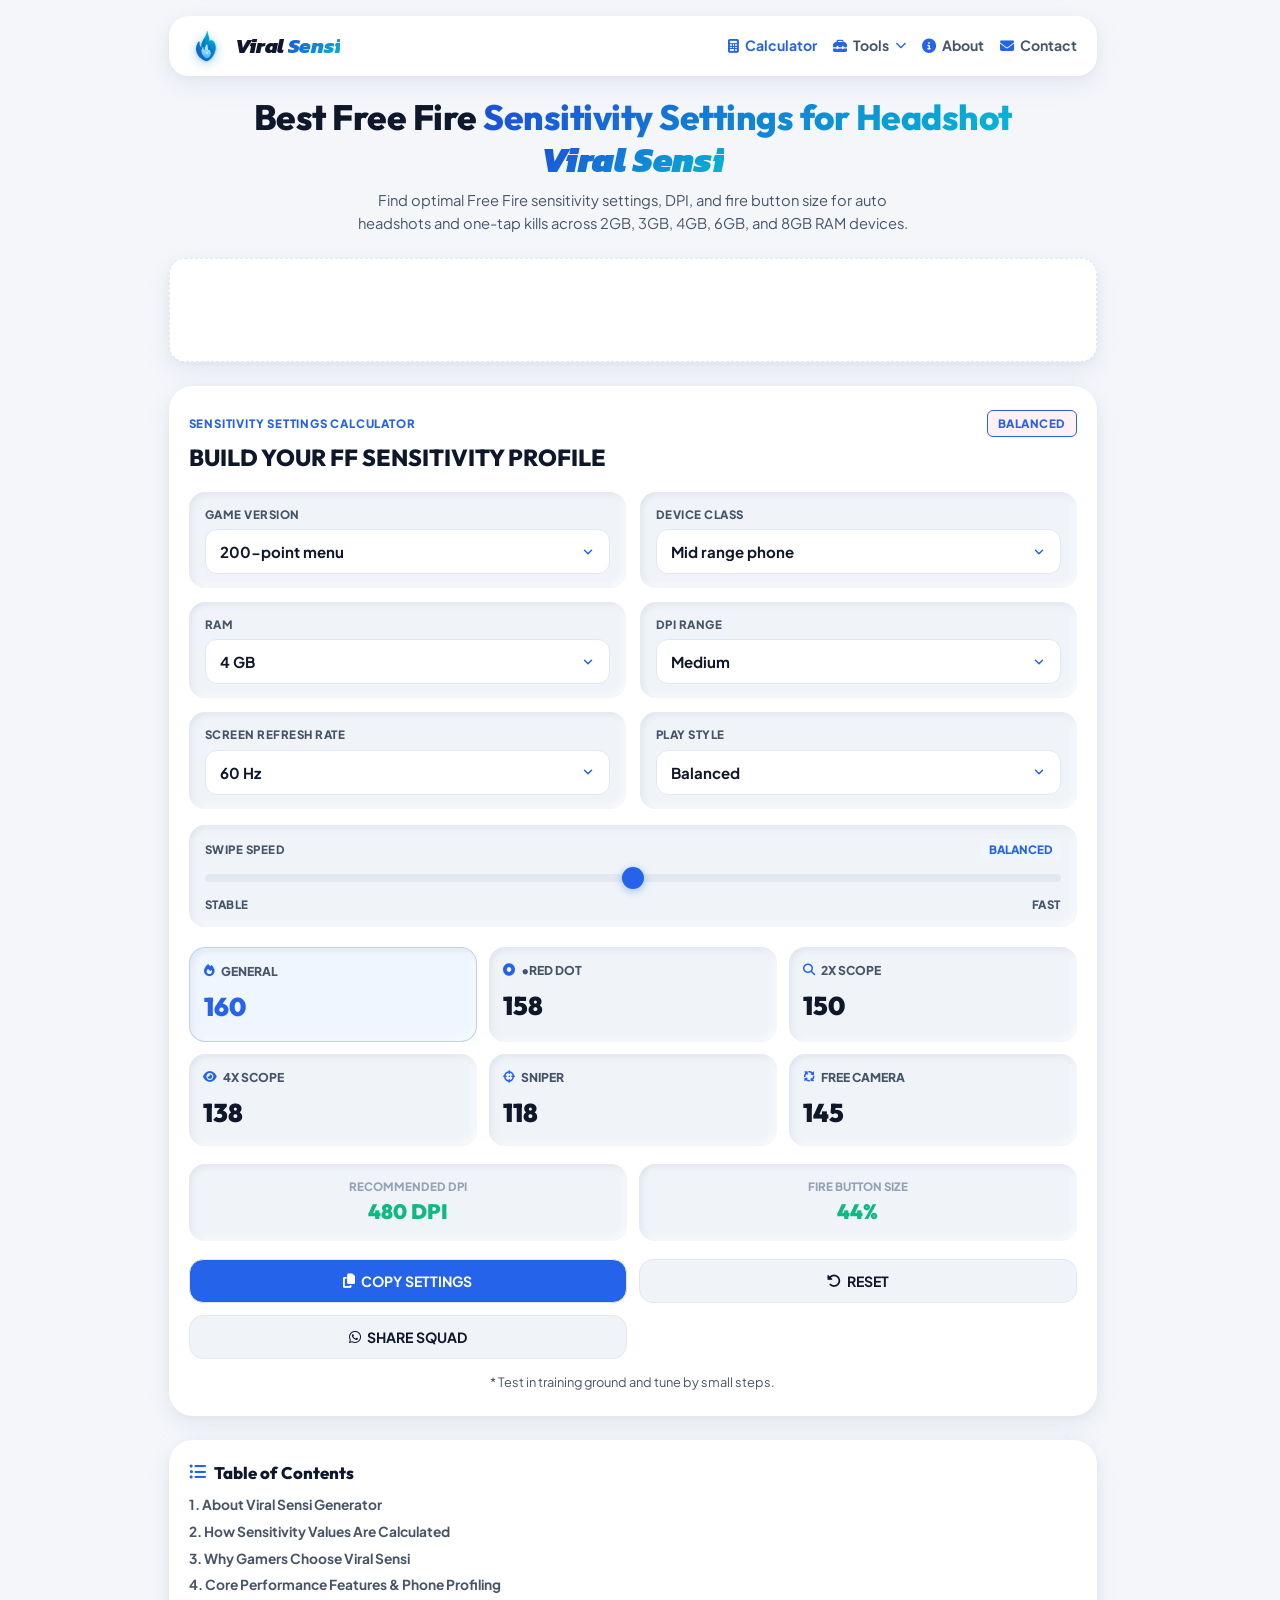
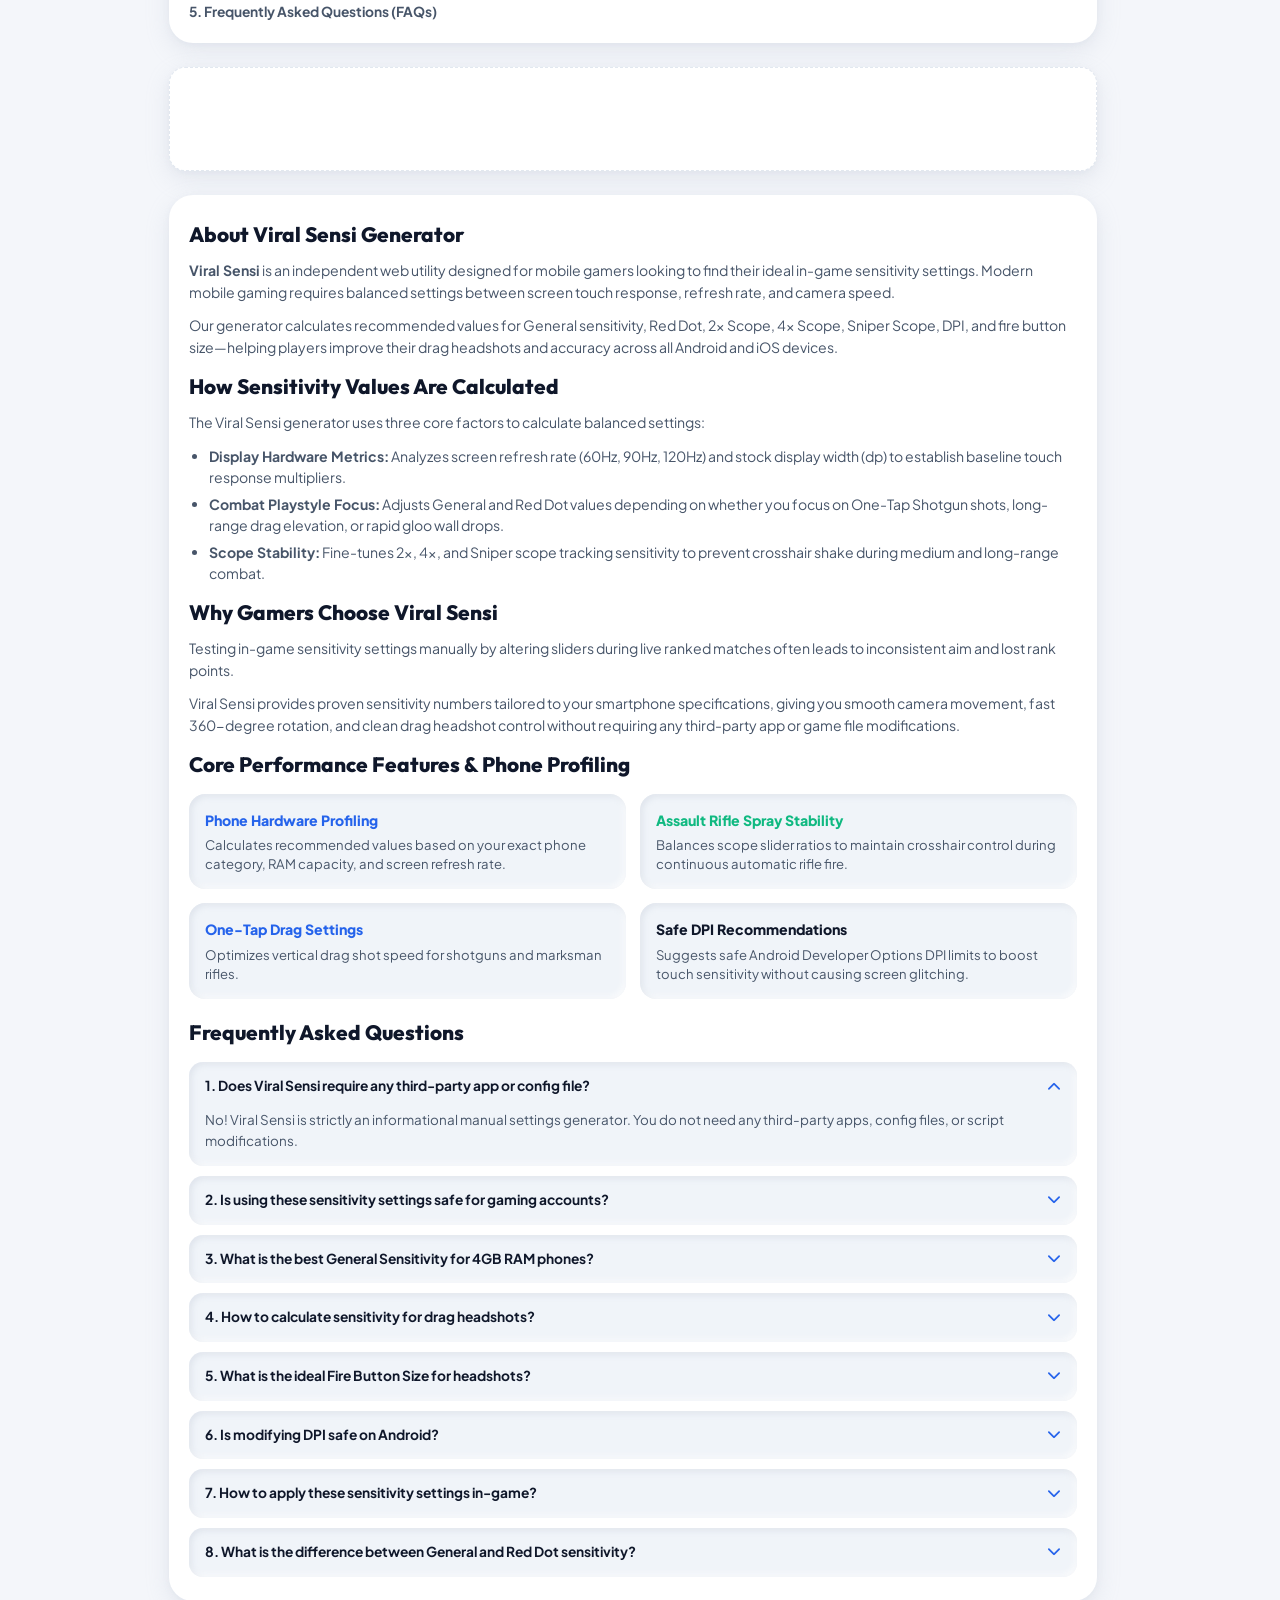
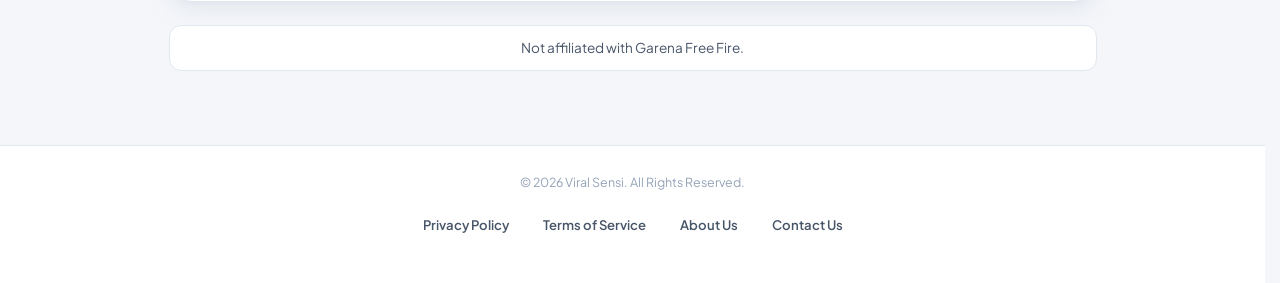
==== commit c8d27b8f: "Final SEO optimization: Target high-volume headshot keywords, clean canonicals and sitemap" ====
--- a/index.html
+++ b/index.html
@@ -6,11 +6,11 @@
     <meta name="viewport" content="width=device-width, initial-scale=1.0, maximum-scale=1.0, user-scalable=no">
 
     <!-- SEO Title & Meta Tags -->
-    <title>Free Fire Sensitivity Generator - Viral Sensi</title>
+    <title>Best Free Fire Sensitivity Settings for Headshot 2026 | Viral Sensi</title>
     <meta name="description"
-        content="Free Fire Sensitivity Generator by Viral Sensi. Generate the best in-game sensitivity settings, fire button size, and DPI for all Android and iPhone models.">
+        content="Get the best Free Fire sensitivity settings for auto headshots and one-tap kills in 2026. Calculate optimal sensitivity, DPI, and fire button size for 2GB, 3GB, 4GB, 6GB, and 8GB RAM phones.">
     <meta name="keywords"
-        content="free fire sensitivity generator, viral sensi, ff sensi, free fire sensitivity, free fire sensitivity calculator, headshot sensitivity, ff dpi calculator, fire button size">
+        content="best free fire sensitivity settings for headshot, free fire auto headshot sensitivity, one tap headshot sensitivity free fire, free fire sensitivity 4gb ram, best fire button size for headshot, free fire sensitivity settings 2026, ff headshot sensitivity, viral sensi, free fire max headshot settings, free fire dpi for headshot">
     <meta name="author" content="Viral Sensi">
     <meta name="robots" content="index, follow, max-image-preview:large, max-snippet:-1, max-video-preview:-1">
     <link rel="canonical" href="https://viralsensi.takiff.online/">
@@ -23,9 +23,9 @@
     <!-- Open Graph -->
     <meta property="og:type" content="website">
     <meta property="og:url" content="https://viralsensi.takiff.online/">
-    <meta property="og:title" content="Free Fire Sensitivity Generator - Viral Sensi">
+    <meta property="og:title" content="Best Free Fire Sensitivity Settings for Headshot 2026 | Viral Sensi">
     <meta property="og:description"
-        content="Generate the best Free Fire sensitivity settings, DPI, and fire button size for your phone model.">
+        content="Get the best Free Fire sensitivity settings for auto headshots and one-tap kills in 2026. Calculate optimal sensitivity, DPI, and fire button size for 2GB, 3GB, 4GB, 6GB, and 8GB RAM phones.">
 
     <!-- Fonts & Icons -->
     <link rel="stylesheet" href="https://cdnjs.cloudflare.com/ajax/libs/font-awesome/6.5.1/css/all.min.css">
@@ -52,7 +52,7 @@
     {
       "@context": "https://schema.org",
       "@type": "SoftwareApplication",
-      "name": "Viral Sensi",
+      "name": "Viral Sensi - Best Free Fire Sensitivity Settings for Headshot",
       "url": "https://viralsensi.takiff.online/",
       "operatingSystem": "Android, iOS",
       "applicationCategory": "GameApplication",
@@ -61,7 +61,7 @@
         "price": "0",
         "priceCurrency": "USD"
       },
-      "description": "Free Fire sensitivity generator, DPI settings tuner and helper utility for mobile gamers.",
+      "description": "Calculate the best Free Fire sensitivity settings for auto headshots, one-tap kills, fire button size, and DPI across all Android and iPhone models.",
       "aggregateRating": {
         "@type": "AggregateRating",
         "ratingValue": "4.9",
@@ -175,10 +175,10 @@
         <!-- Hero Section -->
         <header class="hero">
             <h1 class="hero-title">
-                Free Fire <span class="text-gradient">Sensitivity Generator</span> <span class="hero-brand">Viral Sensi</span>
+                Best Free Fire <span class="text-gradient">Sensitivity Settings for Headshot</span> <span class="hero-brand">Viral Sensi</span>
             </h1>
             <p class="hero-desc">
-                Generate optimal Free Fire sensitivity settings, DPI, and fire button size for perfect drag headshots across all Android and iPhone models.
+                Find optimal Free Fire sensitivity settings, DPI, and fire button size for auto headshots and one-tap kills across 2GB, 3GB, 4GB, 6GB, and 8GB RAM devices.
             </p>
         </header>
 
